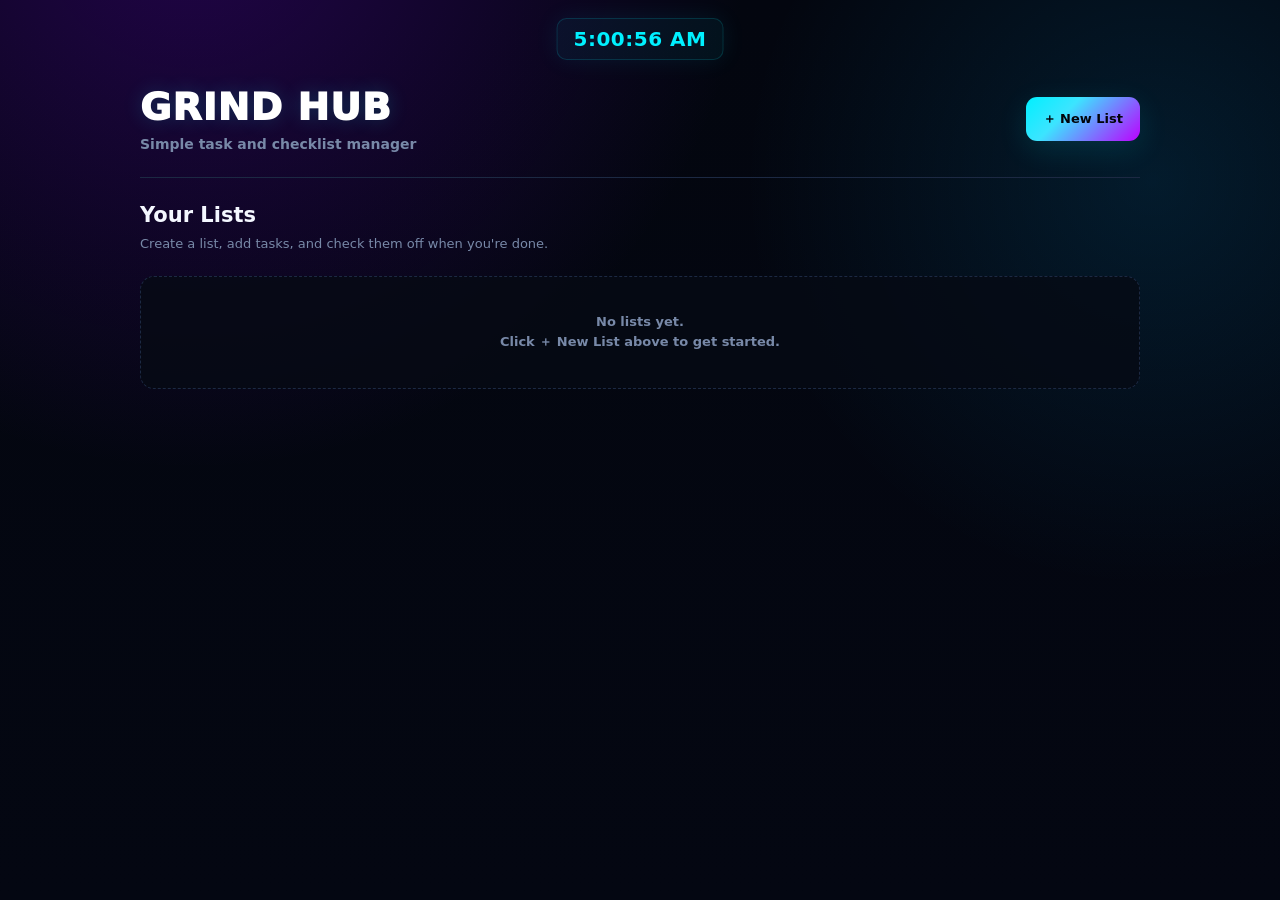
==== index.html @ 73d51268 "Add files via upload" ====
<!DOCTYPE html>
<html lang="en">
<head>
<meta charset="UTF-8">
<meta name="viewport" content="width=device-width, initial-scale=1.0">
<meta name="theme-color" content="#03060f">

<title>Grind Hub</title>

<style>

/* =========================================================
   GRIND HUB
   Simple, clean, beginner-friendly task manager
   ========================================================= */

:root {
  --bg: #03060f;
  --panel: #0b0f19;
  --panel-2: #10172a;
  --line: #1c2943;
  --line-light: #263654;

  --text: #f4f7ff;
  --muted: #7889a8;

  --cyan: #00f0ff;
  --purple: #bd00ff;
  --red: #ff2d63;

  --shadow: 0 18px 50px rgba(0, 0, 0, 0.45);
}


/* =========================================================
   GENERAL
   ========================================================= */

* {
  box-sizing: border-box;
}

html {
  scroll-behavior: smooth;
}

body {
  margin: 0;
  min-height: 100vh;

  padding-bottom: 60px;

  font-family:
    Inter,
    ui-sans-serif,
    system-ui,
    -apple-system,
    BlinkMacSystemFont,
    "Segoe UI",
    sans-serif;

  color: var(--text);

  background:
    radial-gradient(
      circle at 15% -10%,
      rgba(90, 0, 180, 0.35),
      transparent 38%
    ),
    radial-gradient(
      circle at 90% 20%,
      rgba(0, 180, 255, 0.12),
      transparent 30%
    ),
    linear-gradient(
      180deg,
      #03060f 0%,
      #040712 100%
    );
}

button,
input {
  font: inherit;
}

button {
  cursor: pointer;
}


/* =========================================================
   SCROLLBAR
   ========================================================= */

::-webkit-scrollbar {
  width: 8px;
}

::-webkit-scrollbar-track {
  background: #050913;
}

::-webkit-scrollbar-thumb {
  background: #1c2a45;
  border-radius: 20px;
}

::-webkit-scrollbar-thumb:hover {
  background: #294064;
}


/* =========================================================
   APP
   ========================================================= */

.app {
  width: min(1000px, calc(100% - 32px));

  margin: 0 auto;
}


/* =========================================================
   LIVE CLOCK
   ========================================================= */

.top-clock {
  position: fixed;

  top: 18px;
  left: 50%;

  transform: translateX(-50%);

  padding: 8px 16px;

  color: var(--cyan);

  background:
    rgba(0, 240, 255, 0.05);

  border:
    1px solid rgba(0, 240, 255, 0.15);

  border-radius: 10px;

  font-size: 20px;
  font-weight: 900;

  letter-spacing: 0.5px;

  box-shadow:
    0 0 25px rgba(0, 240, 255, 0.08);

  z-index: 100;
}


/* =========================================================
   HEADER
   ========================================================= */

header {
  display: flex;

  align-items: center;
  justify-content: space-between;

  gap: 20px;

  padding: 85px 0 25px;

  margin-bottom: 25px;

  border-bottom:
    1px solid var(--line);
}

.brand h1 {
  margin: 0;

  font-size:
    clamp(28px, 5vw, 38px);

  font-weight: 950;

  letter-spacing: 1px;

  color: #fff;

  text-shadow:
    0 0 20px
    rgba(0, 240, 255, 0.18);
}

.brand p {
  margin: 7px 0 0;

  color: var(--muted);

  font-size: 14px;

  font-weight: 600;
}


/* =========================================================
   BUTTONS
   ========================================================= */

.btn {
  display: inline-flex;

  align-items: center;
  justify-content: center;

  gap: 8px;

  min-height: 44px;

  padding: 10px 17px;

  color: var(--text);

  background:
    var(--panel-2);

  border:
    1px solid var(--line);

  border-radius: 11px;

  font-size: 13px;

  font-weight: 800;

  transition:
    transform 0.2s ease,
    border-color 0.2s ease,
    box-shadow 0.2s ease,
    background 0.2s ease;
}

.btn:hover {
  transform:
    translateY(-2px);

  border-color:
    var(--cyan);

  box-shadow:
    0 8px 25px
    rgba(0, 240, 255, 0.12);
}

.btn:active {
  transform:
    translateY(0);
}

.btn.primary {
  color: #02040a;

  border: 0;

  background:
    linear-gradient(
      135deg,
      var(--cyan),
      #3ce4ff 35%,
      var(--purple)
    );

  box-shadow:
    0 8px 30px
    rgba(0, 240, 255, 0.12);
}

.btn.primary:hover {
  color: #02040a;

  box-shadow:
    0 10px 35px
    rgba(189, 0, 255, 0.28);
}

.btn.danger {
  min-height: 34px;

  padding: 7px 11px;

  color: var(--red);

  background:
    rgba(255, 45, 99, 0.07);

  border-color:
    rgba(255, 45, 99, 0.35);

  font-size: 11px;
}

.btn.danger:hover {
  color: white;

  background:
    var(--red);

  border-color:
    var(--red);
}


/* =========================================================
   WELCOME
   ========================================================= */

.welcome {
  margin-bottom: 22px;
}

.welcome h2 {
  margin: 0 0 7px;

  font-size: 21px;

  font-weight: 900;
}

.welcome p {
  margin: 0;

  color: var(--muted);

  font-size: 13px;

  line-height: 1.5;
}


/* =========================================================
   LIST DASHBOARD
   ========================================================= */

.list-container {
  display: grid;

  grid-template-columns:
    repeat(2, minmax(0, 1fr));

  gap: 20px;
}

.dynamic-list-card {
  min-width: 0;

  display: flex;

  flex-direction: column;

  gap: 15px;

  padding: 20px;

  background:
    linear-gradient(
      145deg,
      rgba(10, 16, 29, 0.98),
      rgba(5, 9, 17, 0.98)
    );

  border:
    1px solid var(--line);

  border-radius: 20px;

  box-shadow:
    var(--shadow);
}


/* =========================================================
   LIST HEADER
   ========================================================= */

.list-header {
  display: flex;

  align-items: center;
  justify-content: space-between;

  gap: 12px;

  padding-bottom: 13px;

  border-bottom:
    1px dashed var(--line);
}

.list-title-wrap {
  min-width: 0;
}

.list-header h2 {
  overflow: hidden;

  margin: 0;

  color: #fff;

  font-size: 17px;

  font-weight: 900;

  text-overflow: ellipsis;

  white-space: nowrap;
}

.list-count {
  margin-top: 3px;

  color: var(--muted);

  font-size: 10px;

  font-weight: 800;

  text-transform: uppercase;

  letter-spacing: 0.7px;
}


/* =========================================================
   TASK CONTAINER
   ========================================================= */

.item-box {
  display: flex;

  flex-direction: column;

  gap: 9px;

  max-height: 450px;

  overflow-y: auto;

  padding-right: 3px;
}


/* =========================================================
   TASK ROW
   ========================================================= */

.todo-row {
  display: grid;

  grid-template-columns:
    auto minmax(0, 1fr) auto auto;

  align-items: center;

  gap: 10px;

  padding: 12px;

  background:
    rgba(11, 16, 28, 0.92);

  border:
    1px solid var(--line);

  border-radius: 13px;

  transition:
    background 0.2s ease,
    border-color 0.2s ease;
}

.todo-row:hover {
  background:
    #0d1423;

  border-color:
    var(--line-light);
}

.todo-row.done {
  opacity: 0.48;

  background:
    #04070d !important;

  border-color:
    rgba(30, 41, 66, 0.45) !important;
}


/* =========================================================
   CHECKBOX
   ========================================================= */

.todo-row input[type="checkbox"] {
  width: 18px;

  height: 18px;

  margin: 0;

  cursor: pointer;

  accent-color:
    var(--cyan);
}


/* =========================================================
   TASK TEXT
   ========================================================= */

.todo-row label {
  min-width: 0;

  color:
    #e9eef9;

  font-size: 13px;

  line-height: 1.45;

  font-weight: 650;

  cursor: pointer;

  overflow-wrap: anywhere;
}

.todo-row.done label {
  color:
    var(--muted);

  text-decoration:
    line-through;
}


/* =========================================================
   TASK ACTION BUTTONS
   ========================================================= */

.action-icon-btn {
  width: 30px;

  height: 30px;

  display: grid;

  place-items: center;

  padding: 0;

  color:
    var(--muted);

  background:
    transparent;

  border:
    1px solid transparent;

  border-radius: 8px;

  font-size: 13px;

  transition:
    0.2s ease;
}

.action-icon-btn:hover {
  color:
    var(--cyan);

  background:
    rgba(0, 240, 255, 0.06);

  border-color:
    rgba(0, 240, 255, 0.12);
}

.action-icon-btn.delete:hover {
  color:
    var(--red);

  background:
    rgba(255, 45, 99, 0.08);

  border-color:
    rgba(255, 45, 99, 0.14);
}


/* =========================================================
   EMPTY STATE
   ========================================================= */

.empty {
  padding: 35px 20px;

  color:
    var(--muted);

  background:
    rgba(7, 11, 20, 0.8);

  border:
    1px dashed var(--line);

  border-radius: 14px;

  font-size: 13px;

  font-weight: 600;

  line-height: 1.6;

  text-align: center;
}


/* =========================================================
   MODAL
   ========================================================= */

.modal {
  position: fixed;

  inset: 0;

  z-index: 500;

  display: none;

  align-items: center;
  justify-content: center;

  padding: 18px;

  background:
    rgba(1, 2, 6, 0.82);

  backdrop-filter:
    blur(10px);
}

.modal.open {
  display: flex;

  animation:
    fadeIn 0.18s ease;
}

.modal-box {
  width:
    min(450px, 100%);

  max-height:
    calc(100vh - 36px);

  overflow-y: auto;

  padding: 25px;

  background:
    linear-gradient(
      145deg,
      #0a0f1b,
      #050912
    );

  border:
    1px solid var(--line-light);

  border-radius: 22px;

  box-shadow:
    0 30px 90px
    rgba(0, 0, 0, 0.8),

    0 0 40px
    rgba(0, 240, 255, 0.04);

  animation:
    modalIn 0.22s ease;
}


/* =========================================================
   MODAL HEADER
   ========================================================= */

.modal-head {
  display: flex;

  align-items: center;
  justify-content: space-between;

  gap: 15px;

  margin-bottom: 22px;
}

.modal-head h2 {
  margin: 0;

  color: #fff;

  font-size: 19px;

  font-weight: 900;
}

.close {
  width: 34px;

  height: 34px;

  display: grid;

  place-items: center;

  color:
    var(--muted);

  background:
    #121a2c;

  border: 0;

  border-radius: 9px;

  font-weight: 900;

  transition:
    0.2s ease;
}

.close:hover {
  color: #fff;

  background:
    var(--red);
}


/* =========================================================
   FORMS
   ========================================================= */

form {
  display: flex;

  flex-direction: column;

  gap: 17px;
}

form label {
  display: block;

  margin-bottom: 7px;

  color:
    var(--muted);

  font-size: 10px;

  font-weight: 900;

  text-transform: uppercase;

  letter-spacing: 0.6px;
}

input {
  width: 100%;

  padding: 12px;

  color: white;

  background:
    #03060f;

  border:
    1px solid var(--line);

  border-radius: 11px;

  outline: none;

  transition:
    0.2s ease;
}

input::placeholder {
  color:
    #465675;
}

input:focus {
  border-color:
    var(--cyan);

  box-shadow:
    0 0 0 3px
    rgba(0, 240, 255, 0.07);
}


/* =========================================================
   FORM ACTIONS
   ========================================================= */

.form-actions {
  display: flex;

  justify-content: flex-end;

  gap: 9px;

  margin-top: 6px;
}


/* =========================================================
   ANIMATIONS
   ========================================================= */

@keyframes fadeIn {

  from {
    opacity: 0;
  }

  to {
    opacity: 1;
  }

}

@keyframes modalIn {

  from {
    opacity: 0;

    transform:
      translateY(10px)
      scale(0.98);
  }

  to {
    opacity: 1;

    transform:
      translateY(0)
      scale(1);
  }

}


/* =========================================================
   RESPONSIVE
   ========================================================= */

@media (max-width: 750px) {

  .list-container {
    grid-template-columns:
      1fr;
  }

}


@media (max-width: 550px) {

  .app {
    width:
      min(
        100% - 20px,
        1000px
      );
  }

  header {
    padding-top: 85px;
  }

  .brand h1 {
    font-size: 28px;
  }

  .brand p {
    font-size: 11px;
  }

  .header-actions .btn {
    padding:
      10px 12px;
  }

  .todo-row {
    grid-template-columns:
      auto minmax(0, 1fr) auto;
  }

  .modal-box {
    padding: 20px;
  }

}


@media (max-width: 400px) {

  .header-actions .btn {
    font-size: 0;
  }

  .header-actions .btn::before {
    content: "+";

    font-size: 18px;
  }

  .top-clock {
    font-size: 17px;

    padding:
      7px 12px;
  }

}

</style>
</head>


<body>


<!-- =======================================================
     LIVE CLOCK
     ======================================================= -->

<div
  class="top-clock"
  id="liveClock"
>
  12:00:00 AM
</div>


<div class="app">


  <!-- =====================================================
       HEADER
       ===================================================== -->

  <header>

    <div class="brand">

      <h1>
        GRIND HUB
      </h1>

      <p>
        Simple task and checklist manager
      </p>

    </div>


    <div class="header-actions">

      <button
        class="btn primary"
        onclick="openHubModal()"
      >
        ＋ New List
      </button>

    </div>

  </header>


  <!-- =====================================================
       WELCOME
       ===================================================== -->

  <section class="welcome">

    <h2>
      Your Lists
    </h2>

    <p>
      Create a list, add tasks, and check them off when you're done.
    </p>

  </section>


  <!-- =====================================================
       LISTS
       ===================================================== -->

  <main
    class="list-container"
    id="hubListsWrapper"
  ></main>


</div>


<!-- =======================================================
     NEW LIST MODAL
     ======================================================= -->

<div
  id="hubListModal"
  class="modal"
  onclick="closeModalFromBackground(event, 'hubListModal')"
>

  <div class="modal-box">


    <div class="modal-head">

      <h2>
        Create a New List
      </h2>


      <button
        class="close"
        onclick="closeHubModal()"
        aria-label="Close"
      >
        ✕
      </button>

    </div>


    <form
      onsubmit="handleCreateHubList(event)"
    >

      <div>

        <label
          for="listTitleInput"
        >
          List Name
        </label>


        <input
          type="text"
          id="listTitleInput"

          required

          maxlength="60"

          placeholder="Example: Things to Do"
        >

      </div>


      <div class="form-actions">

        <button
          type="button"
          class="btn"
          onclick="closeHubModal()"
        >
          Cancel
        </button>


        <button
          type="submit"
          class="btn primary"
        >
          Create List
        </button>

      </div>

    </form>

  </div>

</div>


<!-- =======================================================
     TASK MODAL
     ======================================================= -->

<div
  id="taskEditModal"
  class="modal"
  onclick="closeModalFromBackground(event, 'taskEditModal')"
>

  <div class="modal-box">


    <div class="modal-head">

      <h2
        id="taskModalHeader"
      >
        Add a Task
      </h2>


      <button
        class="close"
        onclick="closeTaskModal()"
        aria-label="Close"
      >
        ✕
      </button>

    </div>


    <form
      id="taskModalForm"
      onsubmit="handleTaskModalSubmit(event)"
    >


      <!-- Hidden information used by the app -->

      <input
        type="hidden"
        id="taskModalListId"
      >

      <input
        type="hidden"
        id="taskModalItemId"
      >


      <!-- TASK -->

      <div>

        <label
          for="taskModalTextInput"
        >
          What needs to be done?
        </label>


        <input
          type="text"
          id="taskModalTextInput"

          required

          maxlength="120"

          placeholder="Example: Call the doctor"
        >

      </div>


      <!-- ACTIONS -->

      <div class="form-actions">

        <button
          type="button"
          class="btn"
          onclick="closeTaskModal()"
        >
          Cancel
        </button>


        <button
          type="submit"
          class="btn primary"
          id="taskModalSubmitBtn"
        >
          Add Task
        </button>

      </div>


    </form>

  </div>

</div>


<script>

/* =========================================================
   STORAGE
   ========================================================= */

const STORAGE_KEY =
  "grind_hub_simple_v1";


let hubLists =
  loadLists();


function loadLists() {

  try {

    const saved =
      localStorage.getItem(
        STORAGE_KEY
      );


    if (saved) {

      const parsed =
        JSON.parse(saved);


      if (Array.isArray(parsed)) {

        return parsed;

      }

    }

  } catch (error) {

    console.error(
      "Could not load saved data:",
      error
    );

  }


  /*
   * Start empty.
   * The person using the app
   * creates their own lists.
   */

  return [];

}


function saveStateToStorage() {

  try {

    localStorage.setItem(
      STORAGE_KEY,
      JSON.stringify(
        hubLists
      )
    );

  } catch (error) {

    console.error(
      "Could not save data:",
      error
    );

  }

}


/* =========================================================
   LIVE CLOCK
   ========================================================= */

function updateClock() {

  const now =
    new Date();


  let hours =
    now.getHours();


  const minutes =
    String(
      now.getMinutes()
    ).padStart(
      2,
      "0"
    );


  const seconds =
    String(
      now.getSeconds()
    ).padStart(
      2,
      "0"
    );


  const ampm =
    hours >= 12
      ? "PM"
      : "AM";


  hours =
    hours % 12 || 12;


  const clock =
    document.getElementById(
      "liveClock"
    );


  if (clock) {

    clock.textContent =
      `${hours}:${minutes}:${seconds} ${ampm}`;

  }

}


updateClock();


setInterval(
  updateClock,
  1000
);


/* =========================================================
   MODALS
   ========================================================= */

function openHubModal() {

  const modal =
    document.getElementById(
      "hubListModal"
    );


  modal.classList.add(
    "open"
  );


  setTimeout(() => {

    document
      .getElementById(
        "listTitleInput"
      )
      .focus();

  }, 50);

}


function closeHubModal() {

  document
    .getElementById(
      "hubListModal"
    )
    .classList.remove(
      "open"
    );


  document
    .getElementById(
      "listTitleInput"
    )
    .value = "";

}


function closeTaskModal() {

  document
    .getElementById(
      "taskEditModal"
    )
    .classList.remove(
      "open"
    );


  document
    .getElementById(
      "taskModalForm"
    )
    .reset();

}


function closeModalFromBackground(
  event,
  modalId
) {

  if (
    event.target.id !== modalId
  ) {

    return;

  }


  if (
    modalId === "hubListModal"
  ) {

    closeHubModal();

  }


  if (
    modalId === "taskEditModal"
  ) {

    closeTaskModal();

  }

}


/* =========================================================
   ESCAPE KEY
   ========================================================= */

document.addEventListener(
  "keydown",
  event => {

    if (
      event.key !== "Escape"
    ) {

      return;

    }


    const hubModal =
      document.getElementById(
        "hubListModal"
      );


    const taskModal =
      document.getElementById(
        "taskEditModal"
      );


    if (
      hubModal.classList.contains(
        "open"
      )
    ) {

      closeHubModal();

    }


    if (
      taskModal.classList.contains(
        "open"
      )
    ) {

      closeTaskModal();

    }

  }
);


/* =========================================================
   CREATE LIST
   ========================================================= */

function handleCreateHubList(
  event
) {

  event.preventDefault();


  const input =
    document.getElementById(
      "listTitleInput"
    );


  const title =
    input.value.trim();


  if (!title) {

    return;

  }


  hubLists.push({

    id:
      Date.now(),

    title:
      title,

    items:
      []

  });


  saveStateToStorage();


  closeHubModal();


  renderAllHubLists();

}


/* =========================================================
   DELETE LIST
   ========================================================= */

function deleteHubListTrack(
  listId
) {

  const list =
    hubLists.find(
      item =>
        item.id === listId
    );


  if (!list) {

    return;

  }


  const confirmed =
    confirm(
      `Delete "${list.title}" and all of its tasks?`
    );


  if (!confirmed) {

    return;

  }


  hubLists =
    hubLists.filter(
      item =>
        item.id !== listId
    );


  saveStateToStorage();


  renderAllHubLists();

}


/* =========================================================
   OPEN TASK MODAL
   ========================================================= */

function openTaskModal(
  listId,
  itemId = null
) {

  const modal =
    document.getElementById(
      "taskEditModal"
    );


  document
    .getElementById(
      "taskModalListId"
    )
    .value =
    listId;


  document
    .getElementById(
      "taskModalItemId"
    )
    .value =
    itemId || "";


  const textInput =
    document.getElementById(
      "taskModalTextInput"
    );


  if (itemId) {

    document
      .getElementById(
        "taskModalHeader"
      )
      .textContent =
      "Edit Task";


    document
      .getElementById(
        "taskModalSubmitBtn"
      )
      .textContent =
      "Save Changes";


    const list =
      hubLists.find(
        item =>
          item.id === listId
      );


    const task =
      list?.items.find(
        item =>
          item.id === itemId
      );


    if (task) {

      textInput.value =
        task.text || "";

    }

  } else {

    document
      .getElementById(
        "taskModalHeader"
      )
      .textContent =
      "Add a Task";


    document
      .getElementById(
        "taskModalSubmitBtn"
      )
      .textContent =
      "Add Task";


    textInput.value =
      "";

  }


  modal.classList.add(
    "open"
  );


  setTimeout(() => {

    textInput.focus();

  }, 50);

}


/* =========================================================
   SAVE TASK
   ========================================================= */

function handleTaskModalSubmit(
  event
) {

  event.preventDefault();


  const listId =
    parseInt(
      document.getElementById(
        "taskModalListId"
      ).value,
      10
    );


  const itemIdString =
    document.getElementById(
      "taskModalItemId"
    ).value;


  const text =
    document
      .getElementById(
        "taskModalTextInput"
      )
      .value
      .trim();


  if (!text) {

    return;

  }


  const list =
    hubLists.find(
      item =>
        item.id === listId
    );


  if (!list) {

    return;

  }


  /*
   * EDIT EXISTING TASK
   */

  if (itemIdString) {

    const itemId =
      parseInt(
        itemIdString,
        10
      );


    const task =
      list.items.find(
        item =>
          item.id === itemId
      );


    if (task) {

      task.text =
        text;

    }

  }


  /*
   * CREATE NEW TASK
   */

  else {

    list.items.push({

      id:
        Date.now(),

      text:
        text,

      done:
        false

    });

  }


  saveStateToStorage();


  closeTaskModal();


  renderAllHubLists();

}


/* =========================================================
   TOGGLE TASK
   ========================================================= */

function toggleChecklistItemState(
  listId,
  itemId
) {

  const list =
    hubLists.find(
      item =>
        item.id === listId
    );


  if (!list) {

    return;

  }


  const task =
    list.items.find(
      item =>
        item.id === itemId
    );


  if (!task) {

    return;

  }


  task.done =
    !task.done;


  saveStateToStorage();


  renderAllHubLists();

}


/* =========================================================
   DELETE TASK
   ========================================================= */

function deleteSingleChecklistItem(
  listId,
  itemId
) {

  const list =
    hubLists.find(
      item =>
        item.id === listId
    );


  if (!list) {

    return;

  }


  const task =
    list.items.find(
      item =>
        item.id === itemId
    );


  if (!task) {

    return;

  }


  if (
    !confirm(
      `Delete "${task.text}"?`
    )
  ) {

    return;

  }


  list.items =
    list.items.filter(
      item =>
        item.id !== itemId
    );


  saveStateToStorage();


  renderAllHubLists();

}


/* =========================================================
   HTML SAFETY
   ========================================================= */

function escapeHTML(
  value
) {

  return String(value)

    .replaceAll(
      "&",
      "&amp;"
    )

    .replaceAll(
      "<",
      "&lt;"
    )

    .replaceAll(
      ">",
      "&gt;"
    )

    .replaceAll(
      '"',
      "&quot;"
    )

    .replaceAll(
      "'",
      "&#039;"
    );

}


/* =========================================================
   RENDER LISTS
   ========================================================= */

function renderAllHubLists() {

  const container =
    document.getElementById(
      "hubListsWrapper"
    );


  if (!container) {

    return;

  }


  /*
   * NO LISTS YET
   */

  if (
    hubLists.length === 0
  ) {

    container.innerHTML = `

      <div
        class="empty"
        style="grid-column:1/-1;"
      >

        <strong>
          No lists yet.
        </strong>

        <br>

        Click
        <strong>
          ＋ New List
        </strong>
        above to get started.

      </div>

    `;

    return;

  }


  /*
   * RENDER EVERY LIST
   */

  container.innerHTML =
    hubLists.map(
      list => {

        const items =
          Array.isArray(
            list.items
          )
            ? list.items
            : [];


        const completed =
          items.filter(
            task =>
              task.done
          ).length;


        /*
         * RENDER TASKS
         */

        const taskHTML =
          items.map(
            task => {

              const safeText =
                escapeHTML(
                  task.text
                );


              return `

                <div
                  class="
                    todo-row
                    ${
                      task.done
                        ? "done"
                        : ""
                    }
                  "
                >

                  <input
                    type="checkbox"

                    id="
                      task-${list.id}-${task.id}
                    "

                    ${
                      task.done
                        ? "checked"
                        : ""
                    }

                    onchange="
                      toggleChecklistItemState(
                        ${list.id},
                        ${task.id}
                      )
                    "
                  >


                  <label
                    for="
                      task-${list.id}-${task.id}
                    "
                  >
                    ${safeText}
                  </label>


                  <button
                    class="action-icon-btn"

                    title="Edit task"

                    aria-label="Edit task"

                    onclick="
                      openTaskModal(
                        ${list.id},
                        ${task.id}
                      )
                    "
                  >
                    ✏️
                  </button>


                  <button
                    class="
                      action-icon-btn
                      delete
                    "

                    title="Delete task"

                    aria-label="Delete task"

                    onclick="
                      deleteSingleChecklistItem(
                        ${list.id},
                        ${task.id}
                      )
                    "
                  >
                    ✕
                  </button>

                </div>

              `;

            }
          ).join("");


        /*
         * RENDER LIST
         */

        return `

          <section
            class="dynamic-list-card"
          >


            <div
              class="list-header"
            >

              <div
                class="list-title-wrap"
              >

                <h2>
                  ${escapeHTML(
                    list.title
                  )}
                </h2>


                <div
                  class="list-count"
                >
                  ${completed}/${items.length}
                  completed
                </div>

              </div>


              <button
                class="btn danger"

                onclick="
                  deleteHubListTrack(
                    ${list.id}
                  )
                "
              >
                Delete
              </button>

            </div>


            <div
              class="item-box"
            >

              ${
                items.length === 0

                  ? `

                    <div
                      class="empty"
                    >

                      No tasks yet.

                      <br>

                      Add your first task
                      below.

                    </div>

                  `

                  : taskHTML
              }

            </div>


            <button
              class="btn"

              style="width:100%;"

              onclick="
                openTaskModal(
                  ${list.id}
                )
              "
            >
              ＋ Add Task
            </button>


          </section>

        `;

      }
    ).join("");

}


/* =========================================================
   START APP
   ========================================================= */

renderAllHubLists();

</script>

</body>
</html>
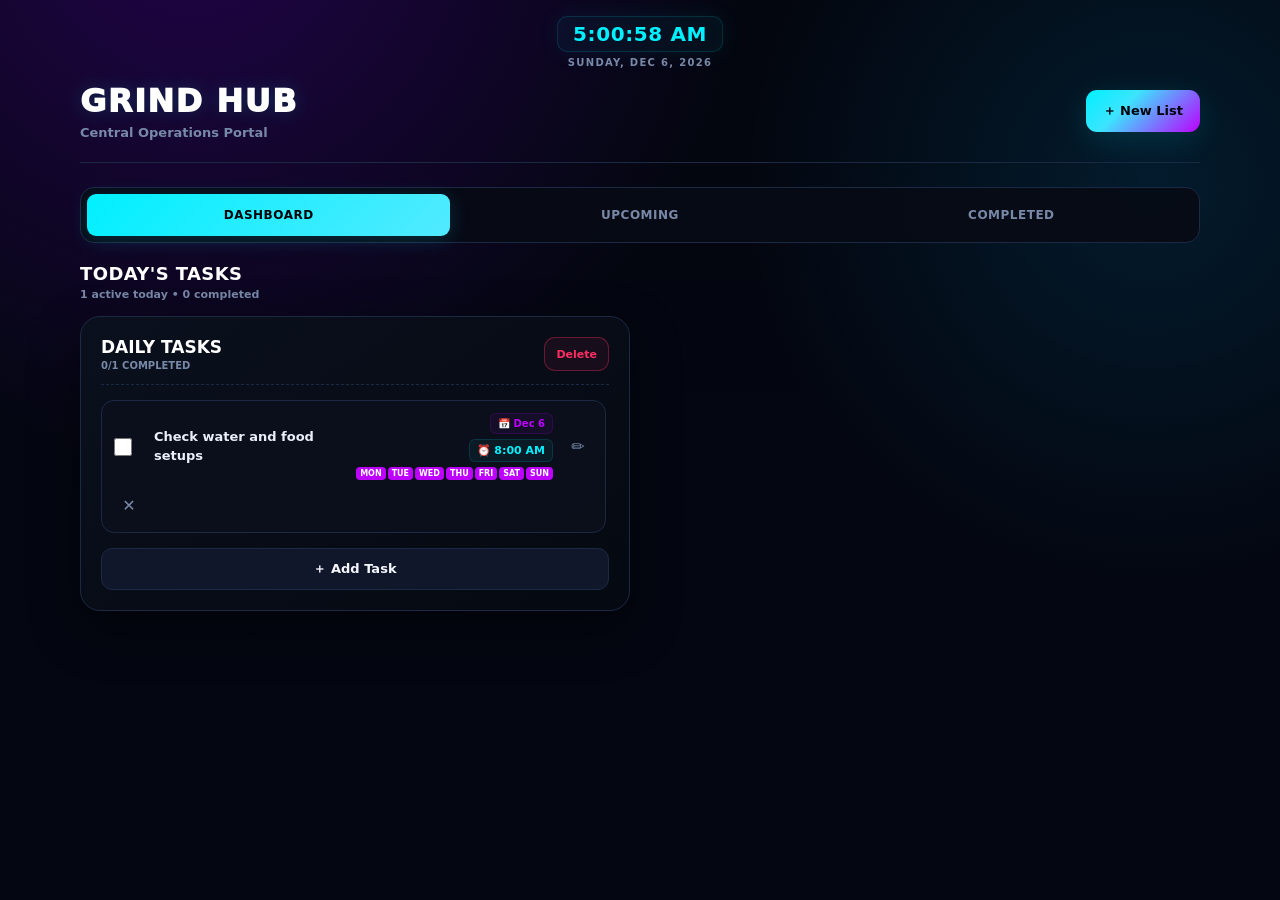
==== commit bdc8c619: "Update index.html" ====
--- a/index.html
+++ b/index.html
@@ -4,37 +4,31 @@
 <meta charset="UTF-8">
 <meta name="viewport" content="width=device-width, initial-scale=1.0">
 <meta name="theme-color" content="#03060f">
-
-<title>Grind Hub</title>
+<title>Grind Hub — Dashboard</title>
 
 <style>
-
-/* =========================================================
-   GRIND HUB
-   Simple, clean, beginner-friendly task manager
-   ========================================================= */
-
 :root {
   --bg: #03060f;
+  --bg-soft: #070b14;
   --panel: #0b0f19;
   --panel-2: #10172a;
+  --panel-3: #131c32;
+
   --line: #1c2943;
-  --line-light: #263654;
+  --line-light: #2a3b5f;
 
   --text: #f4f7ff;
   --muted: #7889a8;
 
   --cyan: #00f0ff;
   --purple: #bd00ff;
+  --green: #00ff87;
+  --yellow: #ffbd00;
   --red: #ff2d63;
 
-  --shadow: 0 18px 50px rgba(0, 0, 0, 0.45);
-}
-
-
-/* =========================================================
-   GENERAL
-   ========================================================= */
+  --radius: 18px;
+  --shadow: 0 18px 50px rgba(0,0,0,.45);
+}
 
 * {
   box-sizing: border-box;
@@ -47,8 +41,7 @@
 body {
   margin: 0;
   min-height: 100vh;
-
-  padding-bottom: 60px;
+  padding-bottom: 70px;
 
   font-family:
     Inter,
@@ -64,12 +57,12 @@
   background:
     radial-gradient(
       circle at 15% -10%,
-      rgba(90, 0, 180, 0.35),
+      rgba(90,0,180,.35),
       transparent 38%
     ),
     radial-gradient(
       circle at 90% 20%,
-      rgba(0, 180, 255, 0.12),
+      rgba(0,180,255,.12),
       transparent 30%
     ),
     linear-gradient(
@@ -80,18 +73,14 @@
 }
 
 button,
-input {
+input,
+select {
   font: inherit;
 }
 
 button {
   cursor: pointer;
 }
-
-
-/* =========================================================
-   SCROLLBAR
-   ========================================================= */
 
 ::-webkit-scrollbar {
   width: 8px;
@@ -111,58 +100,75 @@
 }
 
 
-/* =========================================================
+/* =========================
    APP
-   ========================================================= */
+========================= */
 
 .app {
-  width: min(1000px, calc(100% - 32px));
-
+  width: min(1120px, calc(100% - 32px));
   margin: 0 auto;
 }
 
 
-/* =========================================================
-   LIVE CLOCK
-   ========================================================= */
-
-.top-clock {
-  position: fixed;
-
-  top: 18px;
+/* =========================
+   CLOCK
+========================= */
+
+.top-center-clock {
+  position: absolute;
+  top: 16px;
   left: 50%;
-
   transform: translateX(-50%);
 
-  padding: 8px 16px;
+  text-align: center;
+
+  z-index: 100;
+  pointer-events: none;
+}
+
+.time-text {
+  display: inline-block;
+
+  padding: 5px 15px;
 
   color: var(--cyan);
-
-  background:
-    rgba(0, 240, 255, 0.05);
-
-  border:
-    1px solid rgba(0, 240, 255, 0.15);
-
-  border-radius: 10px;
 
   font-size: 20px;
   font-weight: 900;
 
-  letter-spacing: 0.5px;
+  letter-spacing: .6px;
+
+  background: rgba(0,240,255,.045);
+
+  border: 1px solid rgba(0,240,255,.14);
+
+  border-radius: 10px;
 
   box-shadow:
-    0 0 25px rgba(0, 240, 255, 0.08);
-
-  z-index: 100;
-}
-
-
-/* =========================================================
+    0 0 25px rgba(0,240,255,.07),
+    inset 0 0 20px rgba(0,240,255,.02);
+}
+
+.date-text {
+  margin-top: 5px;
+
+  color: var(--muted);
+
+  font-size: 10px;
+  font-weight: 800;
+
+  text-transform: uppercase;
+  letter-spacing: 1.3px;
+}
+
+
+/* =========================
    HEADER
-   ========================================================= */
+========================= */
 
 header {
+  position: relative;
+
   display: flex;
 
   align-items: center;
@@ -170,45 +176,41 @@
 
   gap: 20px;
 
-  padding: 85px 0 25px;
-
-  margin-bottom: 25px;
-
-  border-bottom:
-    1px solid var(--line);
+  padding: 82px 0 22px;
+
+  margin-bottom: 24px;
+
+  border-bottom: 1px solid var(--line);
 }
 
 .brand h1 {
   margin: 0;
 
-  font-size:
-    clamp(28px, 5vw, 38px);
+  font-size: clamp(25px,4vw,32px);
 
   font-weight: 950;
 
-  letter-spacing: 1px;
+  letter-spacing: 1.5px;
 
   color: #fff;
 
   text-shadow:
-    0 0 20px
-    rgba(0, 240, 255, 0.18);
+    0 0 20px rgba(0,240,255,.18);
 }
 
 .brand p {
-  margin: 7px 0 0;
+  margin: 5px 0 0;
 
   color: var(--muted);
 
-  font-size: 14px;
-
+  font-size: 13px;
   font-weight: 600;
 }
 
 
-/* =========================================================
+/* =========================
    BUTTONS
-   ========================================================= */
+========================= */
 
 .btn {
   display: inline-flex;
@@ -218,46 +220,39 @@
 
   gap: 8px;
 
-  min-height: 44px;
+  min-height: 42px;
 
   padding: 10px 17px;
 
   color: var(--text);
 
-  background:
-    var(--panel-2);
-
-  border:
-    1px solid var(--line);
+  background: var(--panel-2);
+
+  border: 1px solid var(--line);
 
   border-radius: 11px;
 
   font-size: 13px;
-
   font-weight: 800;
 
   transition:
-    transform 0.2s ease,
-    border-color 0.2s ease,
-    box-shadow 0.2s ease,
-    background 0.2s ease;
+    transform .2s ease,
+    border-color .2s ease,
+    box-shadow .2s ease,
+    background .2s ease;
 }
 
 .btn:hover {
-  transform:
-    translateY(-2px);
-
-  border-color:
-    var(--cyan);
+  transform: translateY(-2px);
+
+  border-color: var(--cyan);
 
   box-shadow:
-    0 8px 25px
-    rgba(0, 240, 255, 0.12);
+    0 8px 25px rgba(0,240,255,.12);
 }
 
 .btn:active {
-  transform:
-    translateY(0);
+  transform: translateY(0);
 }
 
 .btn.primary {
@@ -274,16 +269,14 @@
     );
 
   box-shadow:
-    0 8px 30px
-    rgba(0, 240, 255, 0.12);
+    0 8px 30px rgba(0,240,255,.12);
 }
 
 .btn.primary:hover {
   color: #02040a;
 
   box-shadow:
-    0 10px 35px
-    rgba(189, 0, 255, 0.28);
+    0 10px 35px rgba(189,0,255,.28);
 }
 
 .btn.danger {
@@ -293,11 +286,10 @@
 
   color: var(--red);
 
-  background:
-    rgba(255, 45, 99, 0.07);
+  background: rgba(255,45,99,.07);
 
   border-color:
-    rgba(255, 45, 99, 0.35);
+    rgba(255,45,99,.35);
 
   font-size: 11px;
 }
@@ -305,90 +297,281 @@
 .btn.danger:hover {
   color: white;
 
-  background:
-    var(--red);
+  background: var(--red);
+
+  border-color: var(--red);
+}
+
+.btn.green {
+  color: var(--green);
+
+  background: rgba(0,255,135,.06);
 
   border-color:
-    var(--red);
-}
-
-
-/* =========================================================
-   WELCOME
-   ========================================================= */
-
-.welcome {
-  margin-bottom: 22px;
-}
-
-.welcome h2 {
-  margin: 0 0 7px;
-
-  font-size: 21px;
-
-  font-weight: 900;
-}
-
-.welcome p {
-  margin: 0;
-
-  color: var(--muted);
-
-  font-size: 13px;
-
-  line-height: 1.5;
-}
-
-
-/* =========================================================
-   LIST DASHBOARD
-   ========================================================= */
-
-.list-container {
+    rgba(0,255,135,.22);
+}
+
+.btn.green:hover {
+  color: #00140b;
+
+  background: var(--green);
+}
+
+
+/* =========================
+   HUB CARDS
+========================= */
+
+.hub-grid {
   display: grid;
 
   grid-template-columns:
-    repeat(2, minmax(0, 1fr));
-
-  gap: 20px;
-}
-
-.dynamic-list-card {
-  min-width: 0;
+    repeat(3,1fr);
+
+  gap: 16px;
+
+  margin-bottom: 28px;
+}
+
+.hub-card {
+  position: relative;
+
+  overflow: hidden;
+
+  min-height: 155px;
+
+  padding: 24px;
 
   display: flex;
 
   flex-direction: column;
 
-  gap: 15px;
-
-  padding: 20px;
+  justify-content: space-between;
+
+  text-decoration: none;
 
   background:
     linear-gradient(
       145deg,
-      rgba(10, 16, 29, 0.98),
-      rgba(5, 9, 17, 0.98)
-    );
+      rgba(16,25,46,.96),
+      rgba(6,10,20,.98)
+    );
+
+  border: 1px solid var(--line);
+
+  border-radius: 20px;
+
+  box-shadow: var(--shadow);
+
+  transition:
+    transform .25s ease,
+    border-color .25s ease,
+    box-shadow .25s ease;
+}
+
+.hub-card:hover {
+  transform: translateY(-5px);
+
+  border-color:
+    rgba(0,240,255,.55);
+
+  box-shadow:
+    0 18px 45px rgba(0,0,0,.55),
+    0 0 25px rgba(0,240,255,.08);
+}
+
+.hub-card h3 {
+  margin: 0 0 9px;
+
+  color: #fff;
+
+  font-size: 20px;
+  font-weight: 900;
+}
+
+.hub-card p {
+  margin: 0;
+
+  max-width: 290px;
+
+  color: var(--muted);
+
+  font-size: 13px;
+
+  line-height: 1.55;
+}
+
+.badge {
+  align-self: flex-start;
+
+  margin-top: 18px;
+
+  padding: 7px 12px;
+
+  color: var(--cyan);
+
+  background:
+    rgba(0,240,255,.055);
+
+  border:
+    1px solid rgba(0,240,255,.16);
+
+  border-radius: 8px;
+
+  font-size: 10px;
+  font-weight: 900;
+
+  text-transform: uppercase;
+}
+
+
+/* =========================
+   TABS
+========================= */
+
+.tabs {
+  display: grid;
+
+  grid-template-columns:
+    repeat(3,1fr);
+
+  gap: 8px;
+
+  padding: 6px;
+
+  margin-bottom: 20px;
+
+  background:
+    rgba(7,11,20,.9);
 
   border:
     1px solid var(--line);
 
+  border-radius: 14px;
+}
+
+.tab {
+  min-height: 42px;
+
+  color: var(--muted);
+
+  background: transparent;
+
+  border: 0;
+
+  border-radius: 9px;
+
+  font-size: 12px;
+  font-weight: 900;
+
+  text-transform: uppercase;
+
+  letter-spacing: .5px;
+
+  transition: .2s ease;
+}
+
+.tab:hover {
+  color: #fff;
+
+  background:
+    rgba(255,255,255,.035);
+}
+
+.tab.active {
+  color: #02040a;
+
+  background:
+    linear-gradient(
+      135deg,
+      var(--cyan),
+      #52eaff
+    );
+
+  box-shadow:
+    0 4px 20px rgba(0,240,255,.16);
+}
+
+
+/* =========================
+   VIEW HEADER
+========================= */
+
+.view-header {
+  display: flex;
+
+  align-items: center;
+  justify-content: space-between;
+
+  gap: 15px;
+
+  margin-bottom: 15px;
+}
+
+.view-header h2 {
+  margin: 0;
+
+  color: #fff;
+
+  font-size: 18px;
+  font-weight: 900;
+
+  letter-spacing: .4px;
+}
+
+.view-subtitle {
+  margin-top: 4px;
+
+  color: var(--muted);
+
+  font-size: 11px;
+  font-weight: 700;
+}
+
+
+/* =========================
+   LIST DASHBOARD
+========================= */
+
+.list-container {
+  display: grid;
+
+  grid-template-columns:
+    repeat(2,minmax(0,1fr));
+
+  gap: 20px;
+}
+
+.dynamic-list-card {
+  min-width: 0;
+
+  display: flex;
+
+  flex-direction: column;
+
+  gap: 15px;
+
+  padding: 20px;
+
+  background:
+    linear-gradient(
+      145deg,
+      rgba(10,16,29,.98),
+      rgba(5,9,17,.98)
+    );
+
+  border: 1px solid var(--line);
+
   border-radius: 20px;
 
-  box-shadow:
-    var(--shadow);
-}
-
-
-/* =========================================================
-   LIST HEADER
-   ========================================================= */
+  box-shadow: var(--shadow);
+}
 
 .list-header {
   display: flex;
 
   align-items: center;
+
   justify-content: space-between;
 
   gap: 12px;
@@ -411,8 +594,9 @@
   color: #fff;
 
   font-size: 17px;
-
   font-weight: 900;
+
+  text-transform: uppercase;
 
   text-overflow: ellipsis;
 
@@ -425,18 +609,10 @@
   color: var(--muted);
 
   font-size: 10px;
-
   font-weight: 800;
 
   text-transform: uppercase;
-
-  letter-spacing: 0.7px;
-}
-
-
-/* =========================================================
-   TASK CONTAINER
-   ========================================================= */
+}
 
 .item-box {
   display: flex;
@@ -445,7 +621,7 @@
 
   gap: 9px;
 
-  max-height: 450px;
+  max-height: 390px;
 
   overflow-y: auto;
 
@@ -453,15 +629,15 @@
 }
 
 
-/* =========================================================
+/* =========================
    TASK ROW
-   ========================================================= */
+========================= */
 
 .todo-row {
   display: grid;
 
   grid-template-columns:
-    auto minmax(0, 1fr) auto auto;
+    auto minmax(0,1fr) auto auto;
 
   align-items: center;
 
@@ -470,64 +646,56 @@
   padding: 12px;
 
   background:
-    rgba(11, 16, 28, 0.92);
-
-  border:
-    1px solid var(--line);
+    rgba(11,16,28,.92);
+
+  border: 1px solid var(--line);
 
   border-radius: 13px;
 
-  transition:
-    background 0.2s ease,
-    border-color 0.2s ease;
+  transition: .2s ease;
 }
 
 .todo-row:hover {
-  background:
-    #0d1423;
+  background: #0d1423;
 
   border-color:
     var(--line-light);
 }
 
+.todo-row.overdue {
+  background:
+    linear-gradient(
+      90deg,
+      rgba(255,45,99,.15),
+      rgba(255,45,99,.035)
+    );
+
+  border-color:
+    rgba(255,45,99,.5);
+}
+
 .todo-row.done {
-  opacity: 0.48;
-
-  background:
-    #04070d !important;
+  opacity: .48;
+
+  background: #04070d !important;
 
   border-color:
-    rgba(30, 41, 66, 0.45) !important;
-}
-
-
-/* =========================================================
-   CHECKBOX
-   ========================================================= */
+    rgba(30,41,66,.45) !important;
+}
 
 .todo-row input[type="checkbox"] {
   width: 18px;
-
   height: 18px;
 
   margin: 0;
 
-  cursor: pointer;
-
-  accent-color:
-    var(--cyan);
-}
-
-
-/* =========================================================
-   TASK TEXT
-   ========================================================= */
+  accent-color: var(--cyan);
+}
 
 .todo-row label {
   min-width: 0;
 
-  color:
-    #e9eef9;
+  color: #e9eef9;
 
   font-size: 13px;
 
@@ -541,21 +709,116 @@
 }
 
 .todo-row.done label {
-  color:
-    var(--muted);
-
-  text-decoration:
-    line-through;
-}
-
-
-/* =========================================================
-   TASK ACTION BUTTONS
-   ========================================================= */
+  color: var(--muted);
+
+  text-decoration: line-through;
+}
+
+
+/* =========================
+   TASK META
+========================= */
+
+.todo-meta {
+  min-width: 105px;
+
+  display: flex;
+
+  flex-direction: column;
+
+  align-items: flex-end;
+
+  gap: 5px;
+}
+
+.meta-target {
+  display: inline-block;
+
+  padding: 4px 7px;
+
+  color: var(--cyan);
+
+  background:
+    rgba(0,240,255,.05);
+
+  border:
+    1px solid rgba(0,240,255,.13);
+
+  border-radius: 6px;
+
+  font-size: 11px;
+  font-weight: 850;
+
+  white-space: nowrap;
+}
+
+.meta-date {
+  display: inline-block;
+
+  padding: 4px 7px;
+
+  color: var(--purple);
+
+  background:
+    rgba(189,0,255,.06);
+
+  border:
+    1px solid rgba(189,0,255,.16);
+
+  border-radius: 6px;
+
+  font-size: 10px;
+  font-weight: 850;
+
+  white-space: nowrap;
+}
+
+.todo-row.overdue .meta-target {
+  color: white;
+
+  background: var(--red);
+
+  border-color: transparent;
+}
+
+.days-badge-row {
+  display: flex;
+
+  flex-wrap: wrap;
+
+  justify-content: flex-end;
+
+  gap: 2px;
+}
+
+.mini-day-pill {
+  padding: 2px 4px;
+
+  color: #657695;
+
+  background: #111b31;
+
+  border-radius: 4px;
+
+  font-size: 8px;
+  font-weight: 900;
+
+  text-transform: uppercase;
+}
+
+.mini-day-pill.active {
+  color: white;
+
+  background: var(--purple);
+}
+
+
+/* =========================
+   ACTION BUTTONS
+========================= */
 
 .action-icon-btn {
   width: 30px;
-
   height: 30px;
 
   display: grid;
@@ -564,77 +827,71 @@
 
   padding: 0;
 
-  color:
-    var(--muted);
-
-  background:
-    transparent;
+  color: var(--muted);
+
+  background: transparent;
 
   border:
     1px solid transparent;
 
   border-radius: 8px;
 
-  font-size: 13px;
-
-  transition:
-    0.2s ease;
+  transition: .2s ease;
 }
 
 .action-icon-btn:hover {
-  color:
-    var(--cyan);
+  color: var(--cyan);
 
   background:
-    rgba(0, 240, 255, 0.06);
+    rgba(0,240,255,.06);
 
   border-color:
-    rgba(0, 240, 255, 0.12);
+    rgba(0,240,255,.12);
 }
 
 .action-icon-btn.delete:hover {
-  color:
-    var(--red);
+  color: var(--red);
 
   background:
-    rgba(255, 45, 99, 0.08);
+    rgba(255,45,99,.08);
 
   border-color:
-    rgba(255, 45, 99, 0.14);
-}
-
-
-/* =========================================================
-   EMPTY STATE
-   ========================================================= */
+    rgba(255,45,99,.14);
+}
+
+
+/* =========================
+   EMPTY
+========================= */
 
 .empty {
-  padding: 35px 20px;
-
-  color:
-    var(--muted);
+  padding: 30px 18px;
+
+  color: var(--muted);
 
   background:
-    rgba(7, 11, 20, 0.8);
+    rgba(7,11,20,.8);
 
   border:
     1px dashed var(--line);
 
-  border-radius: 14px;
-
-  font-size: 13px;
+  border-radius: 12px;
+
+  font-size: 12px;
 
   font-weight: 600;
 
-  line-height: 1.6;
-
   text-align: center;
 }
 
-
-/* =========================================================
-   MODAL
-   ========================================================= */
+.empty strong {
+  color: #fff;
+}
+
+
+/* =========================
+   MODALS
+========================= */
 
 .modal {
   position: fixed;
@@ -651,22 +908,19 @@
   padding: 18px;
 
   background:
-    rgba(1, 2, 6, 0.82);
-
-  backdrop-filter:
-    blur(10px);
+    rgba(1,2,6,.82);
+
+  backdrop-filter: blur(10px);
 }
 
 .modal.open {
   display: flex;
 
-  animation:
-    fadeIn 0.18s ease;
+  animation: fadeIn .18s ease;
 }
 
 .modal-box {
-  width:
-    min(450px, 100%);
+  width: min(520px,100%);
 
   max-height:
     calc(100vh - 36px);
@@ -688,25 +942,17 @@
   border-radius: 22px;
 
   box-shadow:
-    0 30px 90px
-    rgba(0, 0, 0, 0.8),
-
-    0 0 40px
-    rgba(0, 240, 255, 0.04);
-
-  animation:
-    modalIn 0.22s ease;
-}
-
-
-/* =========================================================
-   MODAL HEADER
-   ========================================================= */
+    0 30px 90px rgba(0,0,0,.8),
+    0 0 40px rgba(0,240,255,.04);
+
+  animation: modalIn .22s ease;
+}
 
 .modal-head {
   display: flex;
 
   align-items: center;
+
   justify-content: space-between;
 
   gap: 15px;
@@ -720,46 +966,38 @@
   color: #fff;
 
   font-size: 19px;
-
   font-weight: 900;
 }
 
 .close {
   width: 34px;
-
   height: 34px;
 
   display: grid;
 
   place-items: center;
 
-  color:
-    var(--muted);
-
-  background:
-    #121a2c;
+  color: var(--muted);
+
+  background: #121a2c;
 
   border: 0;
 
   border-radius: 9px;
 
   font-weight: 900;
-
-  transition:
-    0.2s ease;
 }
 
 .close:hover {
   color: #fff;
 
-  background:
-    var(--red);
-}
-
-
-/* =========================================================
+  background: var(--red);
+}
+
+
+/* =========================
    FORMS
-   ========================================================= */
+========================= */
 
 form {
   display: flex;
@@ -774,27 +1012,25 @@
 
   margin-bottom: 7px;
 
-  color:
-    var(--muted);
+  color: var(--muted);
 
   font-size: 10px;
-
   font-weight: 900;
 
   text-transform: uppercase;
 
-  letter-spacing: 0.6px;
-}
-
-input {
+  letter-spacing: .6px;
+}
+
+input,
+select {
   width: 100%;
 
   padding: 12px;
 
   color: white;
 
-  background:
-    #03060f;
+  background: #03060f;
 
   border:
     1px solid var(--line);
@@ -803,28 +1039,137 @@
 
   outline: none;
 
-  transition:
-    0.2s ease;
+  transition: .2s ease;
 }
 
 input::placeholder {
-  color:
-    #465675;
-}
-
-input:focus {
+  color: #465675;
+}
+
+input:focus,
+select:focus {
+  border-color: var(--cyan);
+
+  box-shadow:
+    0 0 0 3px rgba(0,240,255,.07);
+}
+
+input[type="date"] {
+  color-scheme: dark;
+}
+
+.time-input-container {
+  display: grid;
+
+  grid-template-columns:
+    1fr auto 1fr 1fr;
+
+  align-items: center;
+
+  gap: 8px;
+}
+
+.time-input-container span {
+  color: var(--muted);
+
+  font-weight: 900;
+}
+
+.macro-row {
+  display: flex;
+
+  justify-content: flex-end;
+
+  gap: 5px;
+
+  margin-bottom: 7px;
+}
+
+.macro-row .btn {
+  min-height: 30px;
+
+  padding: 5px 9px;
+
+  font-size: 10px;
+}
+
+
+/* =========================
+   DAYS
+========================= */
+
+.weekday-selector {
+  display: grid;
+
+  grid-template-columns:
+    repeat(7,1fr);
+
+  gap: 6px;
+}
+
+.day-checkbox-label {
+  position: relative;
+
+  display: block;
+
+  text-align: center;
+}
+
+.day-checkbox-label input {
+  position: absolute;
+
+  width: 0;
+  height: 0;
+
+  opacity: 0;
+}
+
+.day-checkbox-label span {
+  display: block;
+
+  padding: 9px 2px;
+
+  color: var(--muted);
+
+  background: #03060f;
+
+  border:
+    1px solid var(--line);
+
+  border-radius: 8px;
+
+  font-size: 10px;
+  font-weight: 900;
+
+  text-transform: uppercase;
+
+  cursor: pointer;
+
+  transition: .2s ease;
+}
+
+.day-checkbox-label span:hover {
   border-color:
-    var(--cyan);
+    var(--line-light);
+
+  color: #fff;
+}
+
+.day-checkbox-label input:checked + span {
+  color: #fff;
+
+  background: var(--purple);
+
+  border-color: transparent;
 
   box-shadow:
-    0 0 0 3px
-    rgba(0, 240, 255, 0.07);
-}
-
-
-/* =========================================================
+    0 0 14px rgba(189,0,255,.25);
+}
+
+
+/* =========================
    FORM ACTIONS
-   ========================================================= */
+========================= */
 
 .form-actions {
   display: flex;
@@ -837,226 +1182,349 @@
 }
 
 
-/* =========================================================
+/* =========================
    ANIMATIONS
-   ========================================================= */
+========================= */
+
+@keyframes pulse {
+  0% { opacity: .86; }
+  50% {
+    opacity: 1;
+    filter: brightness(1.18);
+  }
+  100% { opacity: .86; }
+}
 
 @keyframes fadeIn {
-
+  from { opacity: 0; }
+  to { opacity: 1; }
+}
+
+@keyframes modalIn {
   from {
     opacity: 0;
+    transform:
+      translateY(10px)
+      scale(.98);
   }
 
   to {
     opacity: 1;
-  }
-
-}
-
-@keyframes modalIn {
-
-  from {
-    opacity: 0;
-
-    transform:
-      translateY(10px)
-      scale(0.98);
-  }
-
-  to {
-    opacity: 1;
-
     transform:
       translateY(0)
       scale(1);
   }
-
-}
-
-
-/* =========================================================
+}
+
+
+/* =========================
    RESPONSIVE
-   ========================================================= */
-
-@media (max-width: 750px) {
+========================= */
+
+@media (max-width:850px) {
+
+  .hub-grid {
+    grid-template-columns: 1fr;
+  }
 
   .list-container {
-    grid-template-columns:
-      1fr;
-  }
-
-}
-
-
-@media (max-width: 550px) {
+    grid-template-columns: 1fr;
+  }
+}
+
+@media (max-width:600px) {
 
   .app {
     width:
       min(
         100% - 20px,
-        1000px
+        1120px
       );
   }
 
+  .top-center-clock {
+    position: relative;
+
+    top: auto;
+    left: auto;
+
+    transform: none;
+
+    padding-top: 14px;
+  }
+
   header {
-    padding-top: 85px;
+    padding-top: 25px;
+
+    margin-bottom: 20px;
   }
 
   .brand h1 {
-    font-size: 28px;
+    font-size: 24px;
   }
 
   .brand p {
     font-size: 11px;
   }
 
-  .header-actions .btn {
-    padding:
-      10px 12px;
-  }
-
   .todo-row {
     grid-template-columns:
-      auto minmax(0, 1fr) auto;
+      auto minmax(0,1fr) auto;
+  }
+
+  .todo-meta {
+    grid-column: 2 / -1;
+
+    align-items: flex-start;
+
+    min-width: 0;
+  }
+
+  .days-badge-row {
+    justify-content: flex-start;
+  }
+
+  .action-icon-btn {
+    grid-row: 1;
+  }
+
+  .tabs {
+    grid-template-columns: 1fr;
+  }
+
+  .time-input-container {
+    grid-template-columns:
+      1fr auto 1fr 1fr;
   }
 
   .modal-box {
     padding: 20px;
   }
-
-}
-
-
-@media (max-width: 400px) {
-
-  .header-actions .btn {
-    font-size: 0;
-  }
-
-  .header-actions .btn::before {
-    content: "+";
-
-    font-size: 18px;
-  }
-
-  .top-clock {
-    font-size: 17px;
-
-    padding:
-      7px 12px;
-  }
-
-}
-
+}
+
+@media (max-width:400px) {
+
+  .weekday-selector {
+    gap: 3px;
+  }
+
+  .day-checkbox-label span {
+    font-size: 8px;
+  }
+}
 </style>
 </head>
 
-
 <body>
 
-
-<!-- =======================================================
-     LIVE CLOCK
-     ======================================================= -->
-
-<div
-  class="top-clock"
-  id="liveClock"
->
-  12:00:00 AM
+<!-- CLOCK -->
+
+<div class="top-center-clock">
+
+  <div
+    class="time-text"
+    id="masterLiveClock"
+  >
+    00:00:00 AM
+  </div>
+
+  <div
+    class="date-text"
+    id="masterLiveDate"
+  >
+    Loading System Time...
+  </div>
+
 </div>
 
 
 <div class="app">
 
-
-  <!-- =====================================================
-       HEADER
-       ===================================================== -->
+  <!-- HEADER -->
 
   <header>
 
     <div class="brand">
 
-      <h1>
-        GRIND HUB
-      </h1>
+      <h1>GRIND HUB</h1>
 
       <p>
-        Simple task and checklist manager
+        Central Operations Portal
       </p>
 
     </div>
 
-
-    <div class="header-actions">
+    <button
+      class="btn primary"
+      onclick="openHubModal()"
+    >
+      ＋ New List
+    </button>
+
+  </header>
+
+
+
+  <!-- TABS -->
+
+  <div class="tabs">
+
+    <button
+      class="tab active"
+      id="dashboardTab"
+      onclick="switchTab('dashboard')"
+    >
+      Dashboard
+    </button>
+
+    <button
+      class="tab"
+      id="upcomingTab"
+      onclick="switchTab('upcoming')"
+    >
+      Upcoming
+    </button>
+
+    <button
+      class="tab"
+      id="completedTab"
+      onclick="switchTab('completed')"
+    >
+      Completed
+    </button>
+
+  </div>
+
+
+  <!-- VIEW -->
+
+  <section id="dashboardView">
+
+    <div class="view-header">
+
+      <div>
+
+        <h2 id="todayTitle">
+          TODAY'S TASKS
+        </h2>
+
+        <div
+          class="view-subtitle"
+          id="todaySubtitle"
+        >
+          Loading today's tasks...
+        </div>
+
+      </div>
+
+    </div>
+
+
+    <!-- IMPORTANT:
+         THERE IS NO ADD TASK BUTTON HERE.
+         TASKS ARE ONLY ADDED FROM INSIDE THEIR LIST. -->
+
+    <main
+      class="list-container"
+      id="hubListsWrapper"
+    ></main>
+
+  </section>
+
+
+  <section
+    id="upcomingView"
+    style="display:none;"
+  >
+
+    <div class="view-header">
+
+      <div>
+
+        <h2>
+          UPCOMING TASKS
+        </h2>
+
+        <div class="view-subtitle">
+          Tasks scheduled for future dates
+        </div>
+
+      </div>
+
+    </div>
+
+    <div
+      id="upcomingContainer"
+      class="list-container"
+    ></div>
+
+  </section>
+
+
+  <section
+    id="completedView"
+    style="display:none;"
+  >
+
+    <div class="view-header">
+
+      <div>
+
+        <h2>
+          COMPLETED TASKS
+        </h2>
+
+        <div class="view-subtitle">
+          Finished tasks
+        </div>
+
+      </div>
 
       <button
-        class="btn primary"
-        onclick="openHubModal()"
+        class="btn danger"
+        onclick="clearCompletedTasks()"
       >
-        ＋ New List
+        Clear Completed
       </button>
 
     </div>
 
-  </header>
-
-
-  <!-- =====================================================
-       WELCOME
-       ===================================================== -->
-
-  <section class="welcome">
-
-    <h2>
-      Your Lists
-    </h2>
-
-    <p>
-      Create a list, add tasks, and check them off when you're done.
-    </p>
+    <div
+      id="completedContainer"
+      class="list-container"
+    ></div>
 
   </section>
 
-
-  <!-- =====================================================
-       LISTS
-       ===================================================== -->
-
-  <main
-    class="list-container"
-    id="hubListsWrapper"
-  ></main>
-
-
 </div>
 
 
-<!-- =======================================================
+<!-- =========================
      NEW LIST MODAL
-     ======================================================= -->
+========================= -->
 
 <div
   id="hubListModal"
   class="modal"
-  onclick="closeModalFromBackground(event, 'hubListModal')"
+  onclick="
+    closeModalFromBackground(
+      event,
+      'hubListModal'
+    )
+  "
 >
 
   <div class="modal-box">
 
-
     <div class="modal-head">
 
       <h2>
-        Create a New List
+        Create Tracking List
       </h2>
-
 
       <button
         class="close"
         onclick="closeHubModal()"
-        aria-label="Close"
       >
         ✕
       </button>
@@ -1065,27 +1533,23 @@
 
 
     <form
-      onsubmit="handleCreateHubList(event)"
+      onsubmit="
+        handleCreateHubList(event)
+      "
     >
 
       <div>
 
-        <label
-          for="listTitleInput"
-        >
+        <label for="listTitleInput">
           List Name
         </label>
-
 
         <input
           type="text"
           id="listTitleInput"
-
           required
-
           maxlength="60"
-
-          placeholder="Example: Things to Do"
+          placeholder="e.g. Morning Routine"
         >
 
       </div>
@@ -1101,7 +1565,6 @@
           Cancel
         </button>
 
-
         <button
           type="submit"
           class="btn primary"
@@ -1118,32 +1581,32 @@
 </div>
 
 
-<!-- =======================================================
+<!-- =========================
      TASK MODAL
-     ======================================================= -->
+========================= -->
 
 <div
   id="taskEditModal"
   class="modal"
-  onclick="closeModalFromBackground(event, 'taskEditModal')"
+  onclick="
+    closeModalFromBackground(
+      event,
+      'taskEditModal'
+    )
+  "
 >
 
   <div class="modal-box">
 
-
     <div class="modal-head">
 
-      <h2
-        id="taskModalHeader"
-      >
-        Add a Task
+      <h2 id="taskModalHeader">
+        Add Checklist Item
       </h2>
-
 
       <button
         class="close"
         onclick="closeTaskModal()"
-        aria-label="Close"
       >
         ✕
       </button>
@@ -1153,11 +1616,10 @@
 
     <form
       id="taskModalForm"
-      onsubmit="handleTaskModalSubmit(event)"
+      onsubmit="
+        handleTaskModalSubmit(event)
+      "
     >
-
-
-      <!-- Hidden information used by the app -->
 
       <input
         type="hidden"
@@ -1174,23 +1636,182 @@
 
       <div>
 
-        <label
-          for="taskModalTextInput"
-        >
-          What needs to be done?
+        <label for="taskModalTextInput">
+          Task Description
         </label>
-
 
         <input
           type="text"
           id="taskModalTextInput"
-
           required
-
           maxlength="120"
-
-          placeholder="Example: Call the doctor"
+          placeholder="e.g. Review homework"
         >
+
+      </div>
+
+
+      <!-- START DATE -->
+
+      <div>
+
+        <label for="taskStartDate">
+          Start Date
+        </label>
+
+        <input
+          type="date"
+          id="taskStartDate"
+          required
+        >
+
+      </div>
+
+
+      <!-- TIME -->
+
+      <div>
+
+        <label>
+          Target Time
+        </label>
+
+        <div class="time-input-container">
+
+          <input
+            type="number"
+            id="timeHour"
+            min="1"
+            max="12"
+            placeholder="12"
+          >
+
+          <span>:</span>
+
+          <input
+            type="number"
+            id="timeMinute"
+            min="0"
+            max="59"
+            placeholder="00"
+          >
+
+          <select id="timeAmpm">
+
+            <option value="AM">
+              AM
+            </option>
+
+            <option value="PM">
+              PM
+            </option>
+
+          </select>
+
+        </div>
+
+      </div>
+
+
+      <!-- DAYS -->
+
+      <div>
+
+        <label>
+          Active Days
+        </label>
+
+        <div class="macro-row">
+
+          <button
+            type="button"
+            class="btn"
+            onclick="
+              toggleAllModalDays(true)
+            "
+          >
+            Everyday
+          </button>
+
+          <button
+            type="button"
+            class="btn"
+            onclick="
+              toggleAllModalDays(false)
+            "
+          >
+            Clear
+          </button>
+
+        </div>
+
+
+        <div class="weekday-selector">
+
+          <label class="day-checkbox-label">
+            <input
+              type="checkbox"
+              class="modal-day"
+              value="Mon"
+            >
+            <span>Mon</span>
+          </label>
+
+          <label class="day-checkbox-label">
+            <input
+              type="checkbox"
+              class="modal-day"
+              value="Tue"
+            >
+            <span>Tue</span>
+          </label>
+
+          <label class="day-checkbox-label">
+            <input
+              type="checkbox"
+              class="modal-day"
+              value="Wed"
+            >
+            <span>Wed</span>
+          </label>
+
+          <label class="day-checkbox-label">
+            <input
+              type="checkbox"
+              class="modal-day"
+              value="Thu"
+            >
+            <span>Thu</span>
+          </label>
+
+          <label class="day-checkbox-label">
+            <input
+              type="checkbox"
+              class="modal-day"
+              value="Fri"
+            >
+            <span>Fri</span>
+          </label>
+
+          <label class="day-checkbox-label">
+            <input
+              type="checkbox"
+              class="modal-day"
+              value="Sat"
+            >
+            <span>Sat</span>
+          </label>
+
+          <label class="day-checkbox-label">
+            <input
+              type="checkbox"
+              class="modal-day"
+              value="Sun"
+            >
+            <span>Sun</span>
+          </label>
+
+        </div>
 
       </div>
 
@@ -1207,17 +1828,15 @@
           Cancel
         </button>
 
-
         <button
           type="submit"
           class="btn primary"
           id="taskModalSubmitBtn"
         >
-          Add Task
+          Create Task
         </button>
 
       </div>
-
 
     </form>
 
@@ -1230,14 +1849,13 @@
 
 /* =========================================================
    STORAGE
-   ========================================================= */
-
-const STORAGE_KEY =
-  "grind_hub_simple_v1";
-
-
-let hubLists =
-  loadLists();
+========================================================= */
+
+const STORAGE_KEY = "gh_hub_lists_v6";
+
+const RESET_KEY = "gh_last_reset_date_v6";
+
+let hubLists = loadLists();
 
 
 function loadLists() {
@@ -1245,17 +1863,13 @@
   try {
 
     const saved =
-      localStorage.getItem(
-        STORAGE_KEY
-      );
-
+      localStorage.getItem(STORAGE_KEY);
 
     if (saved) {
 
       const parsed =
         JSON.parse(saved);
 
-
       if (Array.isArray(parsed)) {
 
         return parsed;
@@ -1264,23 +1878,81 @@
 
     }
 
-  } catch (error) {
+  } catch(error) {
 
     console.error(
-      "Could not load saved data:",
+      "Could not load data:",
       error
     );
 
   }
 
 
-  /*
-   * Start empty.
-   * The person using the app
-   * creates their own lists.
-   */
-
-  return [];
+  return [
+
+    {
+      id: Date.now(),
+      title: "Daily Tasks",
+
+      items: [
+
+        {
+          id: Date.now() + 1,
+
+          text:
+            "Check water and food setups",
+
+          startDate:
+            getTodayISO(),
+
+          targetTime:
+            "8:00 AM",
+
+          days: [
+            "Mon",
+            "Tue",
+            "Wed",
+            "Thu",
+            "Fri",
+            "Sat",
+            "Sun"
+          ],
+
+          done: false,
+
+          completedAt: null,
+
+          isOverdue: false
+        },
+
+        {
+          id: Date.now() + 2,
+
+          text:
+            "Review homework backlog",
+
+          startDate:
+            getTodayISO(),
+
+          targetTime:
+            "3:30 PM",
+
+          days: [
+            "Tue",
+            "Wed"
+          ],
+
+          done: false,
+
+          completedAt: null,
+
+          isOverdue: false
+        }
+
+      ]
+    }
+
+  ];
 
 }
 
@@ -1291,12 +1963,10 @@
 
     localStorage.setItem(
       STORAGE_KEY,
-      JSON.stringify(
-        hubLists
-      )
-    );
-
-  } catch (error) {
+      JSON.stringify(hubLists)
+    );
+
+  } catch(error) {
 
     console.error(
       "Could not save data:",
@@ -1309,75 +1979,244 @@
 
 
 /* =========================================================
-   LIVE CLOCK
-   ========================================================= */
-
-function updateClock() {
+   DATE HELPERS
+========================================================= */
+
+function getTodayISO() {
+
+  const now = new Date();
+
+  const year =
+    now.getFullYear();
+
+  const month =
+    String(
+      now.getMonth() + 1
+    ).padStart(2,"0");
+
+  const day =
+    String(
+      now.getDate()
+    ).padStart(2,"0");
+
+  return `${year}-${month}-${day}`;
+
+}
+
+
+function parseLocalDate(dateString) {
+
+  if (!dateString) {
+    return null;
+  }
+
+  const parts =
+    dateString.split("-");
+
+  if (parts.length !== 3) {
+    return null;
+  }
+
+  return new Date(
+    Number(parts[0]),
+    Number(parts[1]) - 1,
+    Number(parts[2])
+  );
+
+}
+
+
+function formatDate(dateString) {
+
+  const date =
+    parseLocalDate(dateString);
+
+  if (!date) {
+    return "No date";
+  }
+
+  return new Intl.DateTimeFormat(
+    undefined,
+    {
+      month: "short",
+      day: "numeric",
+      year: "numeric"
+    }
+  ).format(date);
+
+}
+
+
+function formatShortDate(dateString) {
+
+  const date =
+    parseLocalDate(dateString);
+
+  if (!date) {
+    return "No date";
+  }
+
+  return new Intl.DateTimeFormat(
+    undefined,
+    {
+      month: "short",
+      day: "numeric"
+    }
+  ).format(date);
+
+}
+
+
+/* =========================================================
+   CLOCK
+========================================================= */
+
+function runLiveSystemClock() {
+
+  const clockEl =
+    document.getElementById(
+      "masterLiveClock"
+    );
+
+  const dateEl =
+    document.getElementById(
+      "masterLiveDate"
+    );
+
+  if (!clockEl || !dateEl) {
+    return;
+  }
 
   const now =
     new Date();
 
-
   let hours =
     now.getHours();
-
 
   const minutes =
     String(
       now.getMinutes()
-    ).padStart(
-      2,
-      "0"
-    );
-
+    ).padStart(2,"0");
 
   const seconds =
     String(
       now.getSeconds()
-    ).padStart(
-      2,
-      "0"
-    );
-
+    ).padStart(2,"0");
 
   const ampm =
     hours >= 12
       ? "PM"
       : "AM";
 
-
   hours =
     hours % 12 || 12;
 
-
-  const clock =
+  clockEl.textContent =
+    `${hours}:${minutes}:${seconds} ${ampm}`;
+
+  dateEl.textContent =
+    new Intl.DateTimeFormat(
+      undefined,
+      {
+        weekday: "long",
+        month: "short",
+        day: "numeric",
+        year: "numeric"
+      }
+    ).format(now);
+
+  evaluateMidnightReset();
+
+  checkOverdueTaskStates();
+
+  updateTodayStats();
+
+}
+
+
+/* =========================================================
+   TABS
+========================================================= */
+
+let currentTab = "dashboard";
+
+
+function switchTab(tab) {
+
+  currentTab = tab;
+
+  const dashboardView =
     document.getElementById(
-      "liveClock"
-    );
-
-
-  if (clock) {
-
-    clock.textContent =
-      `${hours}:${minutes}:${seconds} ${ampm}`;
-
-  }
-
-}
-
-
-updateClock();
-
-
-setInterval(
-  updateClock,
-  1000
-);
+      "dashboardView"
+    );
+
+  const upcomingView =
+    document.getElementById(
+      "upcomingView"
+    );
+
+  const completedView =
+    document.getElementById(
+      "completedView"
+    );
+
+
+  dashboardView.style.display =
+    tab === "dashboard"
+      ? ""
+      : "none";
+
+  upcomingView.style.display =
+    tab === "upcoming"
+      ? ""
+      : "none";
+
+  completedView.style.display =
+    tab === "completed"
+      ? ""
+      : "none";
+
+
+  document
+    .getElementById("dashboardTab")
+    .classList.toggle(
+      "active",
+      tab === "dashboard"
+    );
+
+  document
+    .getElementById("upcomingTab")
+    .classList.toggle(
+      "active",
+      tab === "upcoming"
+    );
+
+  document
+    .getElementById("completedTab")
+    .classList.toggle(
+      "active",
+      tab === "completed"
+    );
+
+
+  if (tab === "dashboard") {
+    renderDashboard();
+  }
+
+  if (tab === "upcoming") {
+    renderUpcoming();
+  }
+
+  if (tab === "completed") {
+    renderCompleted();
+  }
+
+}
 
 
 /* =========================================================
    MODALS
-   ========================================================= */
+========================================================= */
 
 function openHubModal() {
 
@@ -1386,11 +2225,7 @@
       "hubListModal"
     );
 
-
-  modal.classList.add(
-    "open"
-  );
-
+  modal.classList.add("open");
 
   setTimeout(() => {
 
@@ -1400,7 +2235,7 @@
       )
       .focus();
 
-  }, 50);
+  },50);
 
 }
 
@@ -1411,10 +2246,7 @@
     .getElementById(
       "hubListModal"
     )
-    .classList.remove(
-      "open"
-    );
-
+    .classList.remove("open");
 
   document
     .getElementById(
@@ -1431,10 +2263,7 @@
     .getElementById(
       "taskEditModal"
     )
-    .classList.remove(
-      "open"
-    );
-
+    .classList.remove("open");
 
   document
     .getElementById(
@@ -1453,35 +2282,23 @@
   if (
     event.target.id !== modalId
   ) {
-
     return;
-
-  }
-
+  }
 
   if (
     modalId === "hubListModal"
   ) {
-
     closeHubModal();
-
-  }
-
+  }
 
   if (
     modalId === "taskEditModal"
   ) {
-
     closeTaskModal();
-
-  }
-
-}
-
-
-/* =========================================================
-   ESCAPE KEY
-   ========================================================= */
+  }
+
+}
+
 
 document.addEventListener(
   "keydown",
@@ -1490,44 +2307,12 @@
     if (
       event.key !== "Escape"
     ) {
-
       return;
-
     }
 
-
-    const hubModal =
-      document.getElementById(
-        "hubListModal"
-      );
-
-
-    const taskModal =
-      document.getElementById(
-        "taskEditModal"
-      );
-
-
-    if (
-      hubModal.classList.contains(
-        "open"
-      )
-    ) {
-
-      closeHubModal();
-
-    }
-
-
-    if (
-      taskModal.classList.contains(
-        "open"
-      )
-    ) {
-
-      closeTaskModal();
-
-    }
+    closeHubModal();
+
+    closeTaskModal();
 
   }
 );
@@ -1535,7 +2320,7 @@
 
 /* =========================================================
    CREATE LIST
-   ========================================================= */
+========================================================= */
 
 function handleCreateHubList(
   event
@@ -1543,52 +2328,40 @@
 
   event.preventDefault();
 
-
   const input =
     document.getElementById(
       "listTitleInput"
     );
 
-
   const title =
     input.value.trim();
 
-
   if (!title) {
-
     return;
-
-  }
-
+  }
 
   hubLists.push({
 
-    id:
-      Date.now(),
-
-    title:
-      title,
-
-    items:
-      []
+    id: Date.now(),
+
+    title: title,
+
+    items: []
 
   });
 
-
   saveStateToStorage();
 
-
   closeHubModal();
 
-
-  renderAllHubLists();
+  renderAll();
 
 }
 
 
 /* =========================================================
    DELETE LIST
-   ========================================================= */
+========================================================= */
 
 function deleteHubListTrack(
   listId
@@ -1600,26 +2373,17 @@
         item.id === listId
     );
 
-
   if (!list) {
-
     return;
-
-  }
-
-
-  const confirmed =
-    confirm(
+  }
+
+  if (
+    !confirm(
       `Delete "${list.title}" and all of its tasks?`
-    );
-
-
-  if (!confirmed) {
-
+    )
+  ) {
     return;
-
-  }
-
+  }
 
   hubLists =
     hubLists.filter(
@@ -1627,18 +2391,16 @@
         item.id !== listId
     );
 
-
   saveStateToStorage();
 
-
-  renderAllHubLists();
+  renderAll();
 
 }
 
 
 /* =========================================================
    OPEN TASK MODAL
-   ========================================================= */
+========================================================= */
 
 function openTaskModal(
   listId,
@@ -1650,27 +2412,50 @@
       "taskEditModal"
     );
 
-
-  document
-    .getElementById(
+  const listIdInput =
+    document.getElementById(
       "taskModalListId"
-    )
-    .value =
-    listId;
-
-
-  document
-    .getElementById(
+    );
+
+  const itemIdInput =
+    document.getElementById(
       "taskModalItemId"
-    )
-    .value =
-    itemId || "";
-
+    );
 
   const textInput =
     document.getElementById(
       "taskModalTextInput"
     );
+
+  const dateInput =
+    document.getElementById(
+      "taskStartDate"
+    );
+
+  const hourInput =
+    document.getElementById(
+      "timeHour"
+    );
+
+  const minuteInput =
+    document.getElementById(
+      "timeMinute"
+    );
+
+  const ampmInput =
+    document.getElementById(
+      "timeAmpm"
+    );
+
+
+  listIdInput.value =
+    listId;
+
+  itemIdInput.value =
+    itemId || "";
+
+
+  toggleAllModalDays(false);
 
 
   if (itemId) {
@@ -1680,8 +2465,7 @@
         "taskModalHeader"
       )
       .textContent =
-      "Edit Task";
-
+      "Edit Checklist Item";
 
     document
       .getElementById(
@@ -1697,7 +2481,6 @@
           item.id === listId
       );
 
-
     const task =
       list?.items.find(
         item =>
@@ -1710,6 +2493,67 @@
       textInput.value =
         task.text || "";
 
+
+      dateInput.value =
+        task.startDate ||
+        getTodayISO();
+
+
+      if (
+        task.targetTime &&
+        task.targetTime !== "—"
+      ) {
+
+        const parts =
+          task.targetTime
+            .split(" ");
+
+        const time =
+          parts[0]
+            .split(":");
+
+        hourInput.value =
+          parseInt(
+            time[0],
+            10
+          );
+
+        minuteInput.value =
+          time[1];
+
+        ampmInput.value =
+          parts[1] || "AM";
+
+      } else {
+
+        hourInput.value = "";
+
+        minuteInput.value = "";
+
+        ampmInput.value = "AM";
+
+      }
+
+
+      const activeDays =
+        task.days || [];
+
+
+      document
+        .querySelectorAll(
+          ".modal-day"
+        )
+        .forEach(
+          checkbox => {
+
+            checkbox.checked =
+              activeDays.includes(
+                checkbox.value
+              );
+
+          }
+        );
+
     }
 
   } else {
@@ -1719,40 +2563,70 @@
         "taskModalHeader"
       )
       .textContent =
-      "Add a Task";
-
+      "Add Checklist Item";
 
     document
       .getElementById(
         "taskModalSubmitBtn"
       )
       .textContent =
-      "Add Task";
-
-
-    textInput.value =
-      "";
-
-  }
-
-
-  modal.classList.add(
-    "open"
-  );
-
+      "Create Task";
+
+
+    textInput.value = "";
+
+    dateInput.value =
+      getTodayISO();
+
+    hourInput.value = "";
+
+    minuteInput.value = "";
+
+    ampmInput.value = "AM";
+
+    toggleAllModalDays(true);
+
+  }
+
+
+  modal.classList.add("open");
 
   setTimeout(() => {
 
     textInput.focus();
 
-  }, 50);
+  },50);
+
+}
+
+
+/* =========================================================
+   DAY SELECTOR
+========================================================= */
+
+function toggleAllModalDays(
+  status
+) {
+
+  document
+    .querySelectorAll(
+      ".modal-day"
+    )
+    .forEach(
+      checkbox => {
+
+        checkbox.checked =
+          status;
+
+      }
+    );
 
 }
 
 
 /* =========================================================
    SAVE TASK
-   ========================================================= */
+========================================================= */
 
 function handleTaskModalSubmit(
   event
@@ -1777,19 +2651,82 @@
 
 
   const text =
-    document
-      .getElementById(
-        "taskModalTextInput"
-      )
-      .value
-      .trim();
-
-
-  if (!text) {
-
+    document.getElementById(
+      "taskModalTextInput"
+    ).value.trim();
+
+
+  const startDate =
+    document.getElementById(
+      "taskStartDate"
+    ).value;
+
+
+  if (!text || !startDate) {
     return;
-
-  }
+  }
+
+
+  const hour =
+    document.getElementById(
+      "timeHour"
+    ).value;
+
+
+  const minute =
+    document.getElementById(
+      "timeMinute"
+    ).value;
+
+
+  const ampm =
+    document.getElementById(
+      "timeAmpm"
+    ).value;
+
+
+  let targetTime = "—";
+
+
+  if (
+    hour &&
+    minute !== ""
+  ) {
+
+    const cleanMinute =
+      String(
+        minute
+      ).padStart(2,"0");
+
+
+    targetTime =
+      `${hour}:${cleanMinute} ${ampm}`;
+
+  }
+
+
+  const selectedDays = [];
+
+
+  document
+    .querySelectorAll(
+      ".modal-day"
+    )
+    .forEach(
+      checkbox => {
+
+        if (
+          checkbox.checked
+        ) {
+
+          selectedDays.push(
+            checkbox.value
+          );
+
+        }
+
+      }
+    );
 
 
   const list =
@@ -1800,15 +2737,9 @@
 
 
   if (!list) {
-
     return;
-
-  }
-
-
-  /*
-   * EDIT EXISTING TASK
-   */
+  }
+
 
   if (itemIdString) {
 
@@ -1831,27 +2762,46 @@
       task.text =
         text;
 
+      task.startDate =
+        startDate;
+
+      task.targetTime =
+        targetTime;
+
+      task.days =
+        selectedDays;
+
+      /*
+       * Editing a completed task does NOT
+       * automatically un-complete it.
+       */
+
+      task.isOverdue = false;
+
     }
 
-  }
-
-
-  /*
-   * CREATE NEW TASK
-   */
-
-  else {
+  } else {
 
     list.items.push({
 
-      id:
-        Date.now(),
-
-      text:
-        text,
-
-      done:
-        false
+      id: Date.now(),
+
+      text: text,
+
+      startDate:
+        startDate,
+
+      targetTime:
+        targetTime,
+
+      days:
+        selectedDays,
+
+      done: false,
+
+      completedAt: null,
+
+      isOverdue: false
 
     });
 
@@ -1860,18 +2810,16 @@
 
   saveStateToStorage();
 
-
   closeTaskModal();
 
-
-  renderAllHubLists();
+  renderAll();
 
 }
 
 
 /* =========================================================
    TOGGLE TASK
-   ========================================================= */
+========================================================= */
 
 function toggleChecklistItemState(
   listId,
@@ -1884,11 +2832,8 @@
         item.id === listId
     );
 
-
   if (!list) {
-
     return;
-
   }
 
 
@@ -1898,11 +2843,8 @@
         item.id === itemId
     );
 
-
   if (!task) {
-
     return;
-
   }
 
 
@@ -1910,17 +2852,30 @@
     !task.done;
 
 
+  if (task.done) {
+
+    task.isOverdue = false;
+
+    task.completedAt =
+      new Date().toISOString();
+
+  } else {
+
+    task.completedAt = null;
+
+  }
+
+
   saveStateToStorage();
 
-
-  renderAllHubLists();
+  renderAll();
 
 }
 
 
 /* =========================================================
    DELETE TASK
-   ========================================================= */
+========================================================= */
 
 function deleteSingleChecklistItem(
   listId,
@@ -1933,11 +2888,8 @@
         item.id === listId
     );
 
-
   if (!list) {
-
     return;
-
   }
 
 
@@ -1947,11 +2899,8 @@
         item.id === itemId
     );
 
-
   if (!task) {
-
     return;
-
   }
 
 
@@ -1960,9 +2909,7 @@
       `Delete "${task.text}"?`
     )
   ) {
-
     return;
-
   }
 
 
@@ -1975,19 +2922,522 @@
 
   saveStateToStorage();
 
-
-  renderAllHubLists();
+  renderAll();
+
+}
+
+
+/* =========================================================
+   CLEAR COMPLETED
+========================================================= */
+
+function clearCompletedTasks() {
+
+  let completedCount = 0;
+
+
+  hubLists.forEach(
+    list => {
+
+      completedCount +=
+        list.items.filter(
+          task =>
+            task.done
+        ).length;
+
+    }
+  );
+
+
+  if (completedCount === 0) {
+
+    alert(
+      "There are no completed tasks to clear."
+    );
+
+    return;
+
+  }
+
+
+  if (
+    !confirm(
+      `Clear all ${completedCount} completed task${completedCount === 1 ? "" : "s"}?`
+    )
+  ) {
+    return;
+  }
+
+
+  hubLists.forEach(
+    list => {
+
+      list.items =
+        list.items.filter(
+          task =>
+            !task.done
+        );
+
+    }
+  );
+
+
+  saveStateToStorage();
+
+  renderAll();
+
+}
+
+
+/* =========================================================
+   TIME PARSER
+========================================================= */
+
+function convertTimeToMinutes(
+  timeString
+) {
+
+  if (
+    !timeString ||
+    timeString === "—"
+  ) {
+    return null;
+  }
+
+
+  const parts =
+    timeString
+      .trim()
+      .split(" ");
+
+
+  if (parts.length !== 2) {
+    return null;
+  }
+
+
+  const time =
+    parts[0].split(":");
+
+
+  if (time.length !== 2) {
+    return null;
+  }
+
+
+  let hours =
+    parseInt(
+      time[0],
+      10
+    );
+
+
+  const minutes =
+    parseInt(
+      time[1],
+      10
+    );
+
+
+  const ampm =
+    parts[1].toUpperCase();
+
+
+  if (
+    Number.isNaN(hours) ||
+    Number.isNaN(minutes)
+  ) {
+    return null;
+  }
+
+
+  if (
+    ampm === "PM" &&
+    hours !== 12
+  ) {
+    hours += 12;
+  }
+
+
+  if (
+    ampm === "AM" &&
+    hours === 12
+  ) {
+    hours = 0;
+  }
+
+
+  return (
+    hours * 60 +
+    minutes
+  );
+
+}
+
+
+/* =========================================================
+   DAY CHECK
+========================================================= */
+
+function taskRunsToday(task) {
+
+  const today =
+    getTodayISO();
+
+
+  if (
+    task.startDate &&
+    task.startDate > today
+  ) {
+    return false;
+  }
+
+
+  const days =
+    task.days || [];
+
+
+  if (days.length === 0) {
+    return true;
+  }
+
+
+  const dayNames = [
+    "Sun",
+    "Mon",
+    "Tue",
+    "Wed",
+    "Thu",
+    "Fri",
+    "Sat"
+  ];
+
+
+  const currentDay =
+    dayNames[
+      new Date().getDay()
+    ];
+
+
+  return days.includes(
+    currentDay
+  );
+
+}
+
+
+/* =========================================================
+   UPCOMING CHECK
+========================================================= */
+
+function isUpcomingTask(task) {
+
+  if (task.done) {
+    return false;
+  }
+
+
+  const today =
+    getTodayISO();
+
+
+  if (
+    task.startDate &&
+    task.startDate > today
+  ) {
+    return true;
+  }
+
+
+  return false;
+
+}
+
+
+/* =========================================================
+   OVERDUE ENGINE
+========================================================= */
+
+function checkOverdueTaskStates() {
+
+  const now =
+    new Date();
+
+
+  const today =
+    getTodayISO();
+
+
+  const dayNames = [
+    "Sun",
+    "Mon",
+    "Tue",
+    "Wed",
+    "Thu",
+    "Fri",
+    "Sat"
+  ];
+
+
+  const currentDay =
+    dayNames[
+      now.getDay()
+    ];
+
+
+  const currentMinutes =
+    now.getHours() * 60 +
+    now.getMinutes();
+
+
+  let changed = false;
+
+
+  hubLists.forEach(
+    list => {
+
+      list.items.forEach(
+        task => {
+
+          if (task.done) {
+
+            if (
+              task.isOverdue
+            ) {
+
+              task.isOverdue =
+                false;
+
+              changed = true;
+
+            }
+
+            return;
+
+          }
+
+
+          /*
+           * A future-starting task can NEVER
+           * be overdue yet.
+           */
+
+          if (
+            task.startDate &&
+            task.startDate > today
+          ) {
+
+            if (
+              task.isOverdue
+            ) {
+
+              task.isOverdue =
+                false;
+
+              changed = true;
+
+            }
+
+            return;
+
+          }
+
+
+          const activeDays =
+            task.days || [];
+
+
+          const dayApplies =
+            activeDays.length === 0 ||
+            activeDays.includes(
+              currentDay
+            );
+
+
+          const targetMinutes =
+            convertTimeToMinutes(
+              task.targetTime
+            );
+
+
+          if (
+            targetMinutes === null
+          ) {
+
+            if (
+              task.isOverdue
+            ) {
+
+              task.isOverdue =
+                false;
+
+              changed = true;
+
+            }
+
+            return;
+
+          }
+
+
+          const shouldBeOverdue =
+            dayApplies &&
+            currentMinutes >=
+              targetMinutes;
+
+
+          if (
+            task.isOverdue !==
+            shouldBeOverdue
+          ) {
+
+            task.isOverdue =
+              shouldBeOverdue;
+
+            changed = true;
+
+          }
+
+        }
+      );
+
+    }
+  );
+
+
+  if (changed) {
+
+    saveStateToStorage();
+
+  }
+
+}
+
+
+/* =========================================================
+   MIDNIGHT RESET
+========================================================= */
+
+function evaluateMidnightReset() {
+
+  const today =
+    getTodayISO();
+
+
+  const lastReset =
+    localStorage.getItem(
+      RESET_KEY
+    );
+
+
+  if (
+    lastReset === today
+  ) {
+    return;
+  }
+
+
+  const dayNames = [
+    "Sun",
+    "Mon",
+    "Tue",
+    "Wed",
+    "Thu",
+    "Fri",
+    "Sat"
+  ];
+
+
+  const currentDay =
+    dayNames[
+      new Date().getDay()
+    ];
+
+
+  let changed = false;
+
+
+  hubLists.forEach(
+    list => {
+
+      list.items.forEach(
+        task => {
+
+          const startDate =
+            task.startDate ||
+            today;
+
+
+          const hasStarted =
+            startDate <= today;
+
+
+          const days =
+            task.days || [];
+
+
+          const shouldRunToday =
+            days.length === 0 ||
+            days.includes(
+              currentDay
+            );
+
+
+          if (
+            hasStarted &&
+            shouldRunToday &&
+            task.done
+          ) {
+
+            /*
+             * Only reset recurring tasks.
+             * One-time tasks remain completed.
+             */
+
+            if (
+              days.length > 0
+            ) {
+
+              task.done =
+                false;
+
+              task.completedAt =
+                null;
+
+              task.isOverdue =
+                false;
+
+              changed = true;
+
+            }
+
+          }
+
+        }
+      );
+
+    }
+  );
+
+
+  localStorage.setItem(
+    RESET_KEY,
+    today
+  );
+
+
+  if (changed) {
+    saveStateToStorage();
+  }
 
 }
 
 
 /* =========================================================
    HTML SAFETY
-   ========================================================= */
-
-function escapeHTML(
-  value
-) {
+========================================================= */
+
+function escapeHTML(value) {
 
   return String(value)
 
@@ -2020,10 +3470,199 @@
 
 
 /* =========================================================
-   RENDER LISTS
-   ========================================================= */
-
-function renderAllHubLists() {
+   TASK HTML
+========================================================= */
+
+function createTaskHTML(
+  list,
+  task,
+  showStartDate = false
+) {
+
+  const activeDays =
+    task.days || [];
+
+
+  const baseDays = [
+    "Mon",
+    "Tue",
+    "Wed",
+    "Thu",
+    "Fri",
+    "Sat",
+    "Sun"
+  ];
+
+
+  const dayBadges =
+    baseDays.map(
+      day => {
+
+        const active =
+          activeDays.includes(
+            day
+          );
+
+        return `
+
+          <span
+            class="
+              mini-day-pill
+              ${active ? "active" : ""}
+            "
+          >
+            ${day}
+          </span>
+
+        `;
+
+      }
+    ).join("");
+
+
+  const safeText =
+    escapeHTML(
+      task.text
+    );
+
+
+  const timeHTML =
+    task.targetTime !== "—"
+
+      ? `
+
+        <span class="meta-target">
+          ⏰
+          ${escapeHTML(
+            task.targetTime
+          )}
+        </span>
+
+      `
+
+      : "";
+
+
+  const dateHTML =
+    showStartDate &&
+    task.startDate
+
+      ? `
+
+        <span class="meta-date">
+          📅
+          ${escapeHTML(
+            formatShortDate(
+              task.startDate
+            )
+          )}
+        </span>
+
+      `
+
+      : "";
+
+
+  return `
+
+    <div
+      class="
+        todo-row
+        ${task.done ? "done" : ""}
+        ${task.isOverdue ? "overdue" : ""}
+      "
+    >
+
+      <input
+        type="checkbox"
+
+        id="
+          task-${list.id}-${task.id}
+        "
+
+        ${task.done ? "checked" : ""}
+
+        onchange="
+          toggleChecklistItemState(
+            ${list.id},
+            ${task.id}
+          )
+        "
+      >
+
+
+      <label
+        for="
+          task-${list.id}-${task.id}
+        "
+      >
+        ${safeText}
+      </label>
+
+
+      <div class="todo-meta">
+
+        ${dateHTML}
+
+        ${timeHTML}
+
+        <div class="days-badge-row">
+          ${dayBadges}
+        </div>
+
+      </div>
+
+
+      <button
+        class="action-icon-btn"
+
+        title="Edit Task"
+
+        aria-label="Edit Task"
+
+        onclick="
+          openTaskModal(
+            ${list.id},
+            ${task.id}
+          )
+        "
+      >
+        ✏️
+      </button>
+
+
+      <button
+        class="
+          action-icon-btn
+          delete
+        "
+
+        title="Delete Task"
+
+        aria-label="Delete Task"
+
+        onclick="
+          deleteSingleChecklistItem(
+            ${list.id},
+            ${task.id}
+          )
+        "
+      >
+        ✕
+      </button>
+
+    </div>
+
+  `;
+
+}
+
+
+/* =========================================================
+   DASHBOARD
+========================================================= */
+
+function renderDashboard() {
 
   const container =
     document.getElementById(
@@ -2031,16 +3670,53 @@
     );
 
 
-  if (!container) {
-
-    return;
-
-  }
-
-
-  /*
-   * NO LISTS YET
-   */
+  const today =
+    getTodayISO();
+
+
+  let totalToday = 0;
+
+  let completedToday = 0;
+
+
+  hubLists.forEach(
+    list => {
+
+      list.items.forEach(
+        task => {
+
+          if (
+            task.startDate &&
+            task.startDate > today
+          ) {
+            return;
+          }
+
+
+          if (
+            taskRunsToday(task)
+          ) {
+
+            totalToday++;
+
+            if (task.done) {
+              completedToday++;
+            }
+
+          }
+
+        }
+      );
+
+    }
+  );
+
+
+  document.getElementById(
+    "todaySubtitle"
+  ).textContent =
+    `${totalToday} active today • ${completedToday} completed`;
+
 
   if (
     hubLists.length === 0
@@ -2053,17 +3729,13 @@
         style="grid-column:1/-1;"
       >
 
-        <strong>
-          No lists yet.
-        </strong>
-
-        <br>
+        No tracking lists yet.
+
+        <br><br>
 
         Click
-        <strong>
-          ＋ New List
-        </strong>
-        above to get started.
+        <strong>＋ New List</strong>
+        to create your first list.
 
       </div>
 
@@ -2073,10 +3745,6 @@
 
   }
 
-
-  /*
-   * RENDER EVERY LIST
-   */
 
   container.innerHTML =
     hubLists.map(
@@ -2090,120 +3758,30 @@
             : [];
 
 
+        const todayItems =
+          items.filter(
+            task =>
+              taskRunsToday(task)
+          );
+
+
         const completed =
-          items.filter(
+          todayItems.filter(
             task =>
               task.done
           ).length;
 
 
-        /*
-         * RENDER TASKS
-         */
-
         const taskHTML =
-          items.map(
-            task => {
-
-              const safeText =
-                escapeHTML(
-                  task.text
-                );
-
-
-              return `
-
-                <div
-                  class="
-                    todo-row
-                    ${
-                      task.done
-                        ? "done"
-                        : ""
-                    }
-                  "
-                >
-
-                  <input
-                    type="checkbox"
-
-                    id="
-                      task-${list.id}-${task.id}
-                    "
-
-                    ${
-                      task.done
-                        ? "checked"
-                        : ""
-                    }
-
-                    onchange="
-                      toggleChecklistItemState(
-                        ${list.id},
-                        ${task.id}
-                      )
-                    "
-                  >
-
-
-                  <label
-                    for="
-                      task-${list.id}-${task.id}
-                    "
-                  >
-                    ${safeText}
-                  </label>
-
-
-                  <button
-                    class="action-icon-btn"
-
-                    title="Edit task"
-
-                    aria-label="Edit task"
-
-                    onclick="
-                      openTaskModal(
-                        ${list.id},
-                        ${task.id}
-                      )
-                    "
-                  >
-                    ✏️
-                  </button>
-
-
-                  <button
-                    class="
-                      action-icon-btn
-                      delete
-                    "
-
-                    title="Delete task"
-
-                    aria-label="Delete task"
-
-                    onclick="
-                      deleteSingleChecklistItem(
-                        ${list.id},
-                        ${task.id}
-                      )
-                    "
-                  >
-                    ✕
-                  </button>
-
-                </div>
-
-              `;
-
-            }
+          todayItems.map(
+            task =>
+              createTaskHTML(
+                list,
+                task,
+                true
+              )
           ).join("");
 
-
-        /*
-         * RENDER LIST
-         */
 
         return `
 
@@ -2211,14 +3789,9 @@
             class="dynamic-list-card"
           >
 
-
-            <div
-              class="list-header"
-            >
-
-              <div
-                class="list-title-wrap"
-              >
+            <div class="list-header">
+
+              <div class="list-title-wrap">
 
                 <h2>
                   ${escapeHTML(
@@ -2226,11 +3799,8 @@
                   )}
                 </h2>
 
-
-                <div
-                  class="list-count"
-                >
-                  ${completed}/${items.length}
+                <div class="list-count">
+                  ${completed}/${todayItems.length}
                   completed
                 </div>
 
@@ -2252,25 +3822,22 @@
             </div>
 
 
-            <div
-              class="item-box"
-            >
+            <div class="item-box">
 
               ${
-                items.length === 0
+                todayItems.length === 0
 
                   ? `
 
-                    <div
-                      class="empty"
-                    >
-
-                      No tasks yet.
-
-                      <br>
-
-                      Add your first task
-                      below.
+                    <div class="empty">
+
+                      No active tasks for today.
+
+                      <br><br>
+
+                      Add a task using the
+                      <strong>＋ Add Task</strong>
+                      button below.
 
                     </div>
 
@@ -2282,9 +3849,11 @@
             </div>
 
 
+            <!-- THIS IS THE ONLY PLACE
+                 WHERE A TASK CAN BE ADDED -->
+
             <button
               class="btn"
-
               style="width:100%;"
 
               onclick="
@@ -2296,7 +3865,6 @@
               ＋ Add Task
             </button>
 
-
           </section>
 
         `;
@@ -2308,10 +3876,345 @@
 
 
 /* =========================================================
-   START APP
-   ========================================================= */
-
-renderAllHubLists();
+   UPCOMING
+========================================================= */
+
+function renderUpcoming() {
+
+  const container =
+    document.getElementById(
+      "upcomingContainer"
+    );
+
+
+  const today =
+    getTodayISO();
+
+
+  const upcomingGroups = [];
+
+
+  hubLists.forEach(
+    list => {
+
+      const upcoming =
+        list.items.filter(
+          task =>
+            !task.done &&
+            task.startDate &&
+            task.startDate > today
+        );
+
+
+      if (upcoming.length > 0) {
+
+        upcomingGroups.push({
+          list,
+          items: upcoming
+        });
+
+      }
+
+    }
+  );
+
+
+  if (
+    upcomingGroups.length === 0
+  ) {
+
+    container.innerHTML = `
+
+      <div
+        class="empty"
+        style="grid-column:1/-1;"
+      >
+
+        No upcoming tasks.
+
+        <br><br>
+
+        Tasks with a future start date
+        will appear here.
+
+      </div>
+
+    `;
+
+    return;
+
+  }
+
+
+  /*
+   * Sort each list's tasks by date.
+   */
+
+  upcomingGroups.forEach(
+    group => {
+
+      group.items.sort(
+        (a,b) =>
+          a.startDate.localeCompare(
+            b.startDate
+          )
+      );
+
+    }
+  );
+
+
+  container.innerHTML =
+    upcomingGroups.map(
+      group => {
+
+        const list =
+          group.list;
+
+        const items =
+          group.items;
+
+
+        const taskHTML =
+          items.map(
+            task =>
+              createTaskHTML(
+                list,
+                task,
+                true
+              )
+          ).join("");
+
+
+        return `
+
+          <section
+            class="dynamic-list-card"
+          >
+
+            <div class="list-header">
+
+              <div class="list-title-wrap">
+
+                <h2>
+                  ${escapeHTML(
+                    list.title
+                  )}
+                </h2>
+
+                <div class="list-count">
+                  ${items.length}
+                  upcoming
+                </div>
+
+              </div>
+
+            </div>
+
+
+            <div class="item-box">
+              ${taskHTML}
+            </div>
+
+
+            <button
+              class="btn"
+              style="width:100%;"
+
+              onclick="
+                openTaskModal(
+                  ${list.id}
+                )
+              "
+            >
+              ＋ Add Task
+            </button>
+
+          </section>
+
+        `;
+
+      }
+    ).join("");
+
+}
+
+
+/* =========================================================
+   COMPLETED
+========================================================= */
+
+function renderCompleted() {
+
+  const container =
+    document.getElementById(
+      "completedContainer"
+    );
+
+
+  const completedGroups = [];
+
+
+  hubLists.forEach(
+    list => {
+
+      const completed =
+        list.items.filter(
+          task =>
+            task.done
+        );
+
+
+      if (completed.length > 0) {
+
+        completedGroups.push({
+          list,
+          items: completed
+        });
+
+      }
+
+    }
+  );
+
+
+  if (
+    completedGroups.length === 0
+  ) {
+
+    container.innerHTML = `
+
+      <div
+        class="empty"
+        style="grid-column:1/-1;"
+      >
+
+        No completed tasks yet.
+
+        <br><br>
+
+        Finish a task from the
+        Dashboard and it will appear here.
+
+      </div>
+
+    `;
+
+    return;
+
+  }
+
+
+  container.innerHTML =
+    completedGroups.map(
+      group => {
+
+        const list =
+          group.list;
+
+        const items =
+          group.items;
+
+
+        const taskHTML =
+          items.map(
+            task =>
+              createTaskHTML(
+                list,
+                task,
+                true
+              )
+          ).join("");
+
+
+        return `
+
+          <section
+            class="dynamic-list-card"
+          >
+
+            <div class="list-header">
+
+              <div class="list-title-wrap">
+
+                <h2>
+                  ${escapeHTML(
+                    list.title
+                  )}
+                </h2>
+
+                <div class="list-count">
+                  ${items.length}
+                  completed
+                </div>
+
+              </div>
+
+            </div>
+
+
+            <div class="item-box">
+              ${taskHTML}
+            </div>
+
+          </section>
+
+        `;
+
+      }
+    ).join("");
+
+}
+
+
+/* =========================================================
+   TODAY STATS
+========================================================= */
+
+function updateTodayStats() {
+
+  if (
+    currentTab !== "dashboard"
+  ) {
+    return;
+  }
+
+  /*
+   * Render is already inexpensive,
+   * so this keeps the numbers accurate
+   * when the clock crosses midnight.
+   */
+
+}
+
+
+/* =========================================================
+   RENDER EVERYTHING
+========================================================= */
+
+function renderAll() {
+
+  renderDashboard();
+
+  renderUpcoming();
+
+  renderCompleted();
+
+}
+
+
+/* =========================================================
+   START
+========================================================= */
+
+renderAll();
+
+runLiveSystemClock();
+
+setInterval(
+  runLiveSystemClock,
+  1000
+);
 
 </script>
 
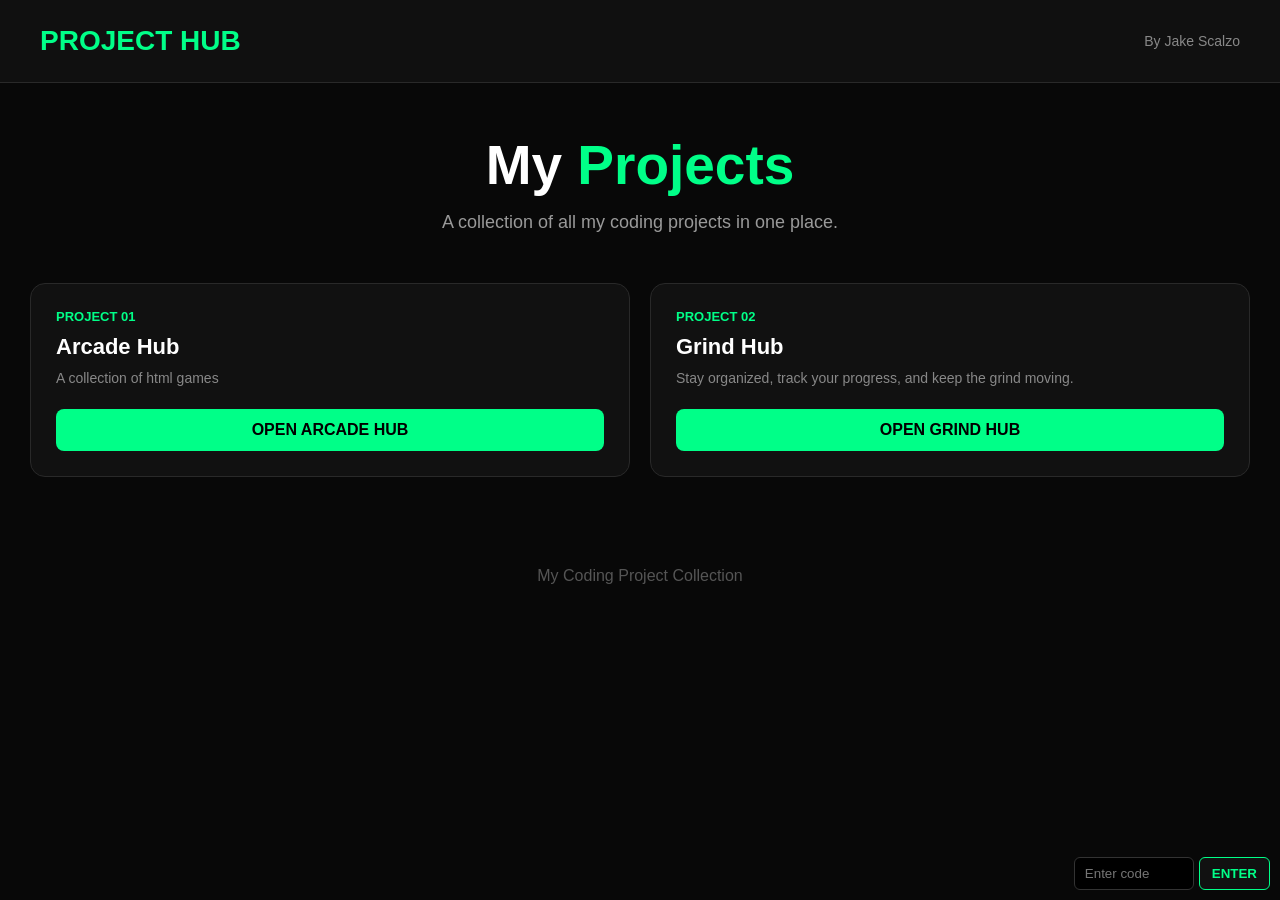
==== commit c82f1bbb: "Add files via upload" ====
--- a/index.html
+++ b/index.html
@@ -1,4222 +1,497 @@
 <!DOCTYPE html>
 <html lang="en">
 <head>
-<meta charset="UTF-8">
-<meta name="viewport" content="width=device-width, initial-scale=1.0">
-<meta name="theme-color" content="#03060f">
-<title>Grind Hub — Dashboard</title>
-
-<style>
-:root {
-  --bg: #03060f;
-  --bg-soft: #070b14;
-  --panel: #0b0f19;
-  --panel-2: #10172a;
-  --panel-3: #131c32;
-
-  --line: #1c2943;
-  --line-light: #2a3b5f;
-
-  --text: #f4f7ff;
-  --muted: #7889a8;
-
-  --cyan: #00f0ff;
-  --purple: #bd00ff;
-  --green: #00ff87;
-  --yellow: #ffbd00;
-  --red: #ff2d63;
-
-  --radius: 18px;
-  --shadow: 0 18px 50px rgba(0,0,0,.45);
-}
-
-* {
-  box-sizing: border-box;
-}
-
-html {
-  scroll-behavior: smooth;
-}
-
-body {
-  margin: 0;
-  min-height: 100vh;
-  padding-bottom: 70px;
-
-  font-family:
-    Inter,
-    ui-sans-serif,
-    system-ui,
-    -apple-system,
-    BlinkMacSystemFont,
-    "Segoe UI",
-    sans-serif;
-
-  color: var(--text);
-
-  background:
-    radial-gradient(
-      circle at 15% -10%,
-      rgba(90,0,180,.35),
-      transparent 38%
-    ),
-    radial-gradient(
-      circle at 90% 20%,
-      rgba(0,180,255,.12),
-      transparent 30%
-    ),
-    linear-gradient(
-      180deg,
-      #03060f 0%,
-      #040712 100%
-    );
-}
-
-button,
-input,
-select {
-  font: inherit;
-}
-
-button {
-  cursor: pointer;
-}
-
-::-webkit-scrollbar {
-  width: 8px;
-}
-
-::-webkit-scrollbar-track {
-  background: #050913;
-}
-
-::-webkit-scrollbar-thumb {
-  background: #1c2a45;
-  border-radius: 20px;
-}
-
-::-webkit-scrollbar-thumb:hover {
-  background: #294064;
-}
-
-
-/* =========================
-   APP
-========================= */
-
-.app {
-  width: min(1120px, calc(100% - 32px));
-  margin: 0 auto;
-}
-
-
-/* =========================
-   CLOCK
-========================= */
-
-.top-center-clock {
-  position: absolute;
-  top: 16px;
-  left: 50%;
-  transform: translateX(-50%);
-
-  text-align: center;
-
-  z-index: 100;
-  pointer-events: none;
-}
-
-.time-text {
-  display: inline-block;
-
-  padding: 5px 15px;
-
-  color: var(--cyan);
-
-  font-size: 20px;
-  font-weight: 900;
-
-  letter-spacing: .6px;
-
-  background: rgba(0,240,255,.045);
-
-  border: 1px solid rgba(0,240,255,.14);
-
-  border-radius: 10px;
-
-  box-shadow:
-    0 0 25px rgba(0,240,255,.07),
-    inset 0 0 20px rgba(0,240,255,.02);
-}
-
-.date-text {
-  margin-top: 5px;
-
-  color: var(--muted);
-
-  font-size: 10px;
-  font-weight: 800;
-
-  text-transform: uppercase;
-  letter-spacing: 1.3px;
-}
-
-
-/* =========================
-   HEADER
-========================= */
-
-header {
-  position: relative;
-
-  display: flex;
-
-  align-items: center;
-  justify-content: space-between;
-
-  gap: 20px;
-
-  padding: 82px 0 22px;
-
-  margin-bottom: 24px;
-
-  border-bottom: 1px solid var(--line);
-}
-
-.brand h1 {
-  margin: 0;
-
-  font-size: clamp(25px,4vw,32px);
-
-  font-weight: 950;
-
-  letter-spacing: 1.5px;
-
-  color: #fff;
-
-  text-shadow:
-    0 0 20px rgba(0,240,255,.18);
-}
-
-.brand p {
-  margin: 5px 0 0;
-
-  color: var(--muted);
-
-  font-size: 13px;
-  font-weight: 600;
-}
-
-
-/* =========================
-   BUTTONS
-========================= */
-
-.btn {
-  display: inline-flex;
-
-  align-items: center;
-  justify-content: center;
-
-  gap: 8px;
-
-  min-height: 42px;
-
-  padding: 10px 17px;
-
-  color: var(--text);
-
-  background: var(--panel-2);
-
-  border: 1px solid var(--line);
-
-  border-radius: 11px;
-
-  font-size: 13px;
-  font-weight: 800;
-
-  transition:
-    transform .2s ease,
-    border-color .2s ease,
-    box-shadow .2s ease,
-    background .2s ease;
-}
-
-.btn:hover {
-  transform: translateY(-2px);
-
-  border-color: var(--cyan);
-
-  box-shadow:
-    0 8px 25px rgba(0,240,255,.12);
-}
-
-.btn:active {
-  transform: translateY(0);
-}
-
-.btn.primary {
-  color: #02040a;
-
-  border: 0;
-
-  background:
-    linear-gradient(
-      135deg,
-      var(--cyan),
-      #3ce4ff 35%,
-      var(--purple)
-    );
-
-  box-shadow:
-    0 8px 30px rgba(0,240,255,.12);
-}
-
-.btn.primary:hover {
-  color: #02040a;
-
-  box-shadow:
-    0 10px 35px rgba(189,0,255,.28);
-}
-
-.btn.danger {
-  min-height: 34px;
-
-  padding: 7px 11px;
-
-  color: var(--red);
-
-  background: rgba(255,45,99,.07);
-
-  border-color:
-    rgba(255,45,99,.35);
-
-  font-size: 11px;
-}
-
-.btn.danger:hover {
-  color: white;
-
-  background: var(--red);
-
-  border-color: var(--red);
-}
-
-.btn.green {
-  color: var(--green);
-
-  background: rgba(0,255,135,.06);
-
-  border-color:
-    rgba(0,255,135,.22);
-}
-
-.btn.green:hover {
-  color: #00140b;
-
-  background: var(--green);
-}
-
-
-/* =========================
-   HUB CARDS
-========================= */
-
-.hub-grid {
-  display: grid;
-
-  grid-template-columns:
-    repeat(3,1fr);
-
-  gap: 16px;
-
-  margin-bottom: 28px;
-}
-
-.hub-card {
-  position: relative;
-
-  overflow: hidden;
-
-  min-height: 155px;
-
-  padding: 24px;
-
-  display: flex;
-
-  flex-direction: column;
-
-  justify-content: space-between;
-
-  text-decoration: none;
-
-  background:
-    linear-gradient(
-      145deg,
-      rgba(16,25,46,.96),
-      rgba(6,10,20,.98)
-    );
-
-  border: 1px solid var(--line);
-
-  border-radius: 20px;
-
-  box-shadow: var(--shadow);
-
-  transition:
-    transform .25s ease,
-    border-color .25s ease,
-    box-shadow .25s ease;
-}
-
-.hub-card:hover {
-  transform: translateY(-5px);
-
-  border-color:
-    rgba(0,240,255,.55);
-
-  box-shadow:
-    0 18px 45px rgba(0,0,0,.55),
-    0 0 25px rgba(0,240,255,.08);
-}
-
-.hub-card h3 {
-  margin: 0 0 9px;
-
-  color: #fff;
-
-  font-size: 20px;
-  font-weight: 900;
-}
-
-.hub-card p {
-  margin: 0;
-
-  max-width: 290px;
-
-  color: var(--muted);
-
-  font-size: 13px;
-
-  line-height: 1.55;
-}
-
-.badge {
-  align-self: flex-start;
-
-  margin-top: 18px;
-
-  padding: 7px 12px;
-
-  color: var(--cyan);
-
-  background:
-    rgba(0,240,255,.055);
-
-  border:
-    1px solid rgba(0,240,255,.16);
-
-  border-radius: 8px;
-
-  font-size: 10px;
-  font-weight: 900;
-
-  text-transform: uppercase;
-}
-
-
-/* =========================
-   TABS
-========================= */
-
-.tabs {
-  display: grid;
-
-  grid-template-columns:
-    repeat(3,1fr);
-
-  gap: 8px;
-
-  padding: 6px;
-
-  margin-bottom: 20px;
-
-  background:
-    rgba(7,11,20,.9);
-
-  border:
-    1px solid var(--line);
-
-  border-radius: 14px;
-}
-
-.tab {
-  min-height: 42px;
-
-  color: var(--muted);
-
-  background: transparent;
-
-  border: 0;
-
-  border-radius: 9px;
-
-  font-size: 12px;
-  font-weight: 900;
-
-  text-transform: uppercase;
-
-  letter-spacing: .5px;
-
-  transition: .2s ease;
-}
-
-.tab:hover {
-  color: #fff;
-
-  background:
-    rgba(255,255,255,.035);
-}
-
-.tab.active {
-  color: #02040a;
-
-  background:
-    linear-gradient(
-      135deg,
-      var(--cyan),
-      #52eaff
-    );
-
-  box-shadow:
-    0 4px 20px rgba(0,240,255,.16);
-}
-
-
-/* =========================
-   VIEW HEADER
-========================= */
-
-.view-header {
-  display: flex;
-
-  align-items: center;
-  justify-content: space-between;
-
-  gap: 15px;
-
-  margin-bottom: 15px;
-}
-
-.view-header h2 {
-  margin: 0;
-
-  color: #fff;
-
-  font-size: 18px;
-  font-weight: 900;
-
-  letter-spacing: .4px;
-}
-
-.view-subtitle {
-  margin-top: 4px;
-
-  color: var(--muted);
-
-  font-size: 11px;
-  font-weight: 700;
-}
-
-
-/* =========================
-   LIST DASHBOARD
-========================= */
-
-.list-container {
-  display: grid;
-
-  grid-template-columns:
-    repeat(2,minmax(0,1fr));
-
-  gap: 20px;
-}
-
-.dynamic-list-card {
-  min-width: 0;
-
-  display: flex;
-
-  flex-direction: column;
-
-  gap: 15px;
-
-  padding: 20px;
-
-  background:
-    linear-gradient(
-      145deg,
-      rgba(10,16,29,.98),
-      rgba(5,9,17,.98)
-    );
-
-  border: 1px solid var(--line);
-
-  border-radius: 20px;
-
-  box-shadow: var(--shadow);
-}
-
-.list-header {
-  display: flex;
-
-  align-items: center;
-
-  justify-content: space-between;
-
-  gap: 12px;
-
-  padding-bottom: 13px;
-
-  border-bottom:
-    1px dashed var(--line);
-}
-
-.list-title-wrap {
-  min-width: 0;
-}
-
-.list-header h2 {
-  overflow: hidden;
-
-  margin: 0;
-
-  color: #fff;
-
-  font-size: 17px;
-  font-weight: 900;
-
-  text-transform: uppercase;
-
-  text-overflow: ellipsis;
-
-  white-space: nowrap;
-}
-
-.list-count {
-  margin-top: 3px;
-
-  color: var(--muted);
-
-  font-size: 10px;
-  font-weight: 800;
-
-  text-transform: uppercase;
-}
-
-.item-box {
-  display: flex;
-
-  flex-direction: column;
-
-  gap: 9px;
-
-  max-height: 390px;
-
-  overflow-y: auto;
-
-  padding-right: 3px;
-}
-
-
-/* =========================
-   TASK ROW
-========================= */
-
-.todo-row {
-  display: grid;
-
-  grid-template-columns:
-    auto minmax(0,1fr) auto auto;
-
-  align-items: center;
-
-  gap: 10px;
-
-  padding: 12px;
-
-  background:
-    rgba(11,16,28,.92);
-
-  border: 1px solid var(--line);
-
-  border-radius: 13px;
-
-  transition: .2s ease;
-}
-
-.todo-row:hover {
-  background: #0d1423;
-
-  border-color:
-    var(--line-light);
-}
-
-.todo-row.overdue {
-  background:
-    linear-gradient(
-      90deg,
-      rgba(255,45,99,.15),
-      rgba(255,45,99,.035)
-    );
-
-  border-color:
-    rgba(255,45,99,.5);
-}
-
-.todo-row.done {
-  opacity: .48;
-
-  background: #04070d !important;
-
-  border-color:
-    rgba(30,41,66,.45) !important;
-}
-
-.todo-row input[type="checkbox"] {
-  width: 18px;
-  height: 18px;
-
-  margin: 0;
-
-  accent-color: var(--cyan);
-}
-
-.todo-row label {
-  min-width: 0;
-
-  color: #e9eef9;
-
-  font-size: 13px;
-
-  line-height: 1.45;
-
-  font-weight: 650;
-
-  cursor: pointer;
-
-  overflow-wrap: anywhere;
-}
-
-.todo-row.done label {
-  color: var(--muted);
-
-  text-decoration: line-through;
-}
-
-
-/* =========================
-   TASK META
-========================= */
-
-.todo-meta {
-  min-width: 105px;
-
-  display: flex;
-
-  flex-direction: column;
-
-  align-items: flex-end;
-
-  gap: 5px;
-}
-
-.meta-target {
-  display: inline-block;
-
-  padding: 4px 7px;
-
-  color: var(--cyan);
-
-  background:
-    rgba(0,240,255,.05);
-
-  border:
-    1px solid rgba(0,240,255,.13);
-
-  border-radius: 6px;
-
-  font-size: 11px;
-  font-weight: 850;
-
-  white-space: nowrap;
-}
-
-.meta-date {
-  display: inline-block;
-
-  padding: 4px 7px;
-
-  color: var(--purple);
-
-  background:
-    rgba(189,0,255,.06);
-
-  border:
-    1px solid rgba(189,0,255,.16);
-
-  border-radius: 6px;
-
-  font-size: 10px;
-  font-weight: 850;
-
-  white-space: nowrap;
-}
-
-.todo-row.overdue .meta-target {
-  color: white;
-
-  background: var(--red);
-
-  border-color: transparent;
-}
-
-.days-badge-row {
-  display: flex;
-
-  flex-wrap: wrap;
-
-  justify-content: flex-end;
-
-  gap: 2px;
-}
-
-.mini-day-pill {
-  padding: 2px 4px;
-
-  color: #657695;
-
-  background: #111b31;
-
-  border-radius: 4px;
-
-  font-size: 8px;
-  font-weight: 900;
-
-  text-transform: uppercase;
-}
-
-.mini-day-pill.active {
-  color: white;
-
-  background: var(--purple);
-}
-
-
-/* =========================
-   ACTION BUTTONS
-========================= */
-
-.action-icon-btn {
-  width: 30px;
-  height: 30px;
-
-  display: grid;
-
-  place-items: center;
-
-  padding: 0;
-
-  color: var(--muted);
-
-  background: transparent;
-
-  border:
-    1px solid transparent;
-
-  border-radius: 8px;
-
-  transition: .2s ease;
-}
-
-.action-icon-btn:hover {
-  color: var(--cyan);
-
-  background:
-    rgba(0,240,255,.06);
-
-  border-color:
-    rgba(0,240,255,.12);
-}
-
-.action-icon-btn.delete:hover {
-  color: var(--red);
-
-  background:
-    rgba(255,45,99,.08);
-
-  border-color:
-    rgba(255,45,99,.14);
-}
-
-
-/* =========================
-   EMPTY
-========================= */
-
-.empty {
-  padding: 30px 18px;
-
-  color: var(--muted);
-
-  background:
-    rgba(7,11,20,.8);
-
-  border:
-    1px dashed var(--line);
-
-  border-radius: 12px;
-
-  font-size: 12px;
-
-  font-weight: 600;
-
-  text-align: center;
-}
-
-.empty strong {
-  color: #fff;
-}
-
-
-/* =========================
-   MODALS
-========================= */
-
-.modal {
-  position: fixed;
-
-  inset: 0;
-
-  z-index: 500;
-
-  display: none;
-
-  align-items: center;
-  justify-content: center;
-
-  padding: 18px;
-
-  background:
-    rgba(1,2,6,.82);
-
-  backdrop-filter: blur(10px);
-}
-
-.modal.open {
-  display: flex;
-
-  animation: fadeIn .18s ease;
-}
-
-.modal-box {
-  width: min(520px,100%);
-
-  max-height:
-    calc(100vh - 36px);
-
-  overflow-y: auto;
-
-  padding: 25px;
-
-  background:
-    linear-gradient(
-      145deg,
-      #0a0f1b,
-      #050912
-    );
-
-  border:
-    1px solid var(--line-light);
-
-  border-radius: 22px;
-
-  box-shadow:
-    0 30px 90px rgba(0,0,0,.8),
-    0 0 40px rgba(0,240,255,.04);
-
-  animation: modalIn .22s ease;
-}
-
-.modal-head {
-  display: flex;
-
-  align-items: center;
-
-  justify-content: space-between;
-
-  gap: 15px;
-
-  margin-bottom: 22px;
-}
-
-.modal-head h2 {
-  margin: 0;
-
-  color: #fff;
-
-  font-size: 19px;
-  font-weight: 900;
-}
-
-.close {
-  width: 34px;
-  height: 34px;
-
-  display: grid;
-
-  place-items: center;
-
-  color: var(--muted);
-
-  background: #121a2c;
-
-  border: 0;
-
-  border-radius: 9px;
-
-  font-weight: 900;
-}
-
-.close:hover {
-  color: #fff;
-
-  background: var(--red);
-}
-
-
-/* =========================
-   FORMS
-========================= */
-
-form {
-  display: flex;
-
-  flex-direction: column;
-
-  gap: 17px;
-}
-
-form label {
-  display: block;
-
-  margin-bottom: 7px;
-
-  color: var(--muted);
-
-  font-size: 10px;
-  font-weight: 900;
-
-  text-transform: uppercase;
-
-  letter-spacing: .6px;
-}
-
-input,
-select {
-  width: 100%;
-
-  padding: 12px;
-
-  color: white;
-
-  background: #03060f;
-
-  border:
-    1px solid var(--line);
-
-  border-radius: 11px;
-
-  outline: none;
-
-  transition: .2s ease;
-}
-
-input::placeholder {
-  color: #465675;
-}
-
-input:focus,
-select:focus {
-  border-color: var(--cyan);
-
-  box-shadow:
-    0 0 0 3px rgba(0,240,255,.07);
-}
-
-input[type="date"] {
-  color-scheme: dark;
-}
-
-.time-input-container {
-  display: grid;
-
-  grid-template-columns:
-    1fr auto 1fr 1fr;
-
-  align-items: center;
-
-  gap: 8px;
-}
-
-.time-input-container span {
-  color: var(--muted);
-
-  font-weight: 900;
-}
-
-.macro-row {
-  display: flex;
-
-  justify-content: flex-end;
-
-  gap: 5px;
-
-  margin-bottom: 7px;
-}
-
-.macro-row .btn {
-  min-height: 30px;
-
-  padding: 5px 9px;
-
-  font-size: 10px;
-}
-
-
-/* =========================
-   DAYS
-========================= */
-
-.weekday-selector {
-  display: grid;
-
-  grid-template-columns:
-    repeat(7,1fr);
-
-  gap: 6px;
-}
-
-.day-checkbox-label {
-  position: relative;
-
-  display: block;
-
-  text-align: center;
-}
-
-.day-checkbox-label input {
-  position: absolute;
-
-  width: 0;
-  height: 0;
-
-  opacity: 0;
-}
-
-.day-checkbox-label span {
-  display: block;
-
-  padding: 9px 2px;
-
-  color: var(--muted);
-
-  background: #03060f;
-
-  border:
-    1px solid var(--line);
-
-  border-radius: 8px;
-
-  font-size: 10px;
-  font-weight: 900;
-
-  text-transform: uppercase;
-
-  cursor: pointer;
-
-  transition: .2s ease;
-}
-
-.day-checkbox-label span:hover {
-  border-color:
-    var(--line-light);
-
-  color: #fff;
-}
-
-.day-checkbox-label input:checked + span {
-  color: #fff;
-
-  background: var(--purple);
-
-  border-color: transparent;
-
-  box-shadow:
-    0 0 14px rgba(189,0,255,.25);
-}
-
-
-/* =========================
-   FORM ACTIONS
-========================= */
-
-.form-actions {
-  display: flex;
-
-  justify-content: flex-end;
-
-  gap: 9px;
-
-  margin-top: 6px;
-}
-
-
-/* =========================
-   ANIMATIONS
-========================= */
-
-@keyframes pulse {
-  0% { opacity: .86; }
-  50% {
-    opacity: 1;
-    filter: brightness(1.18);
-  }
-  100% { opacity: .86; }
-}
-
-@keyframes fadeIn {
-  from { opacity: 0; }
-  to { opacity: 1; }
-}
-
-@keyframes modalIn {
-  from {
-    opacity: 0;
-    transform:
-      translateY(10px)
-      scale(.98);
-  }
-
-  to {
-    opacity: 1;
-    transform:
-      translateY(0)
-      scale(1);
-  }
-}
-
-
-/* =========================
-   RESPONSIVE
-========================= */
-
-@media (max-width:850px) {
-
-  .hub-grid {
-    grid-template-columns: 1fr;
-  }
-
-  .list-container {
-    grid-template-columns: 1fr;
-  }
-}
-
-@media (max-width:600px) {
-
-  .app {
-    width:
-      min(
-        100% - 20px,
-        1120px
-      );
-  }
-
-  .top-center-clock {
-    position: relative;
-
-    top: auto;
-    left: auto;
-
-    transform: none;
-
-    padding-top: 14px;
-  }
-
-  header {
-    padding-top: 25px;
-
-    margin-bottom: 20px;
-  }
-
-  .brand h1 {
-    font-size: 24px;
-  }
-
-  .brand p {
-    font-size: 11px;
-  }
-
-  .todo-row {
-    grid-template-columns:
-      auto minmax(0,1fr) auto;
-  }
-
-  .todo-meta {
-    grid-column: 2 / -1;
-
-    align-items: flex-start;
-
-    min-width: 0;
-  }
-
-  .days-badge-row {
-    justify-content: flex-start;
-  }
-
-  .action-icon-btn {
-    grid-row: 1;
-  }
-
-  .tabs {
-    grid-template-columns: 1fr;
-  }
-
-  .time-input-container {
-    grid-template-columns:
-      1fr auto 1fr 1fr;
-  }
-
-  .modal-box {
-    padding: 20px;
-  }
-}
-
-@media (max-width:400px) {
-
-  .weekday-selector {
-    gap: 3px;
-  }
-
-  .day-checkbox-label span {
-    font-size: 8px;
-  }
-}
-</style>
+    <meta charset="UTF-8">
+    <meta name="viewport" content="width=device-width, initial-scale=1.0">
+
+    <title>My Project Hub</title>
+
+    <style>
+        * {
+            box-sizing: border-box;
+            margin: 0;
+            padding: 0;
+        }
+
+        body {
+            font-family: Arial, Helvetica, sans-serif;
+            background: #080808;
+            color: white;
+            min-height: 100vh;
+        }
+
+        /* TOP BAR */
+        header {
+            width: 100%;
+            padding: 25px 40px;
+            background: #101010;
+            border-bottom: 1px solid #292929;
+
+            display: flex;
+            justify-content: space-between;
+            align-items: center;
+        }
+
+        .logo {
+            font-size: 28px;
+            font-weight: bold;
+            color: #00ff88;
+        }
+
+        .subtitle {
+            color: #888;
+            font-size: 14px;
+        }
+
+        
+        /* MAIN */
+        main {
+            max-width: 1400px;
+            margin: auto;
+            padding: 50px 30px;
+        }
+
+        .hero {
+            text-align: center;
+            margin-bottom: 50px;
+        }
+
+        .hero h1 {
+            font-size: 55px;
+            margin-bottom: 15px;
+        }
+
+        .hero h1 span {
+            color: #00ff88;
+        }
+
+        .hero p {
+            color: #999;
+            font-size: 18px;
+        }
+
+        /* PROJECT GRID */
+        .projects {
+            display: grid;
+            grid-template-columns: repeat(auto-fit, minmax(250px, 1fr));
+            gap: 20px;
+        }
+
+        .project {
+            background: #111;
+            border: 1px solid #292929;
+            border-radius: 15px;
+            padding: 25px;
+
+            min-height: 190px;
+
+            display: flex;
+            flex-direction: column;
+            justify-content: space-between;
+
+            transition: 0.2s;
+        }
+
+        .project:hover {
+            transform: translateY(-5px);
+            border-color: #00ff88;
+            box-shadow: 0 0 25px rgba(0, 255, 136, 0.15);
+        }
+
+        .project-number {
+            color: #00ff88;
+            font-size: 13px;
+            font-weight: bold;
+            margin-bottom: 10px;
+        }
+
+        .project h2 {
+            font-size: 22px;
+            margin-bottom: 8px;
+        }
+
+        .project p {
+            color: #888;
+            font-size: 14px;
+            line-height: 1.5;
+        }
+
+        /* PROJECT BUTTON */
+        .project-button {
+            display: block;
+            text-align: center;
+
+            margin-top: 20px;
+            padding: 12px;
+
+            background: #00ff88;
+            color: #000;
+
+            text-decoration: none;
+            font-weight: bold;
+
+            border-radius: 8px;
+
+            transition: 0.2s;
+        }
+
+        .project-button:hover {
+            background: white;
+        }
+
+        /* JAKE MODE MESSAGE */
+        #mode-message {
+            position: fixed;
+            top: 50%;
+            left: 50%;
+
+            transform: translate(-50%, -50%);
+
+            background: #000;
+            color: #00ff88;
+
+            border: 2px solid #00ff88;
+            border-radius: 12px;
+
+            padding: 25px 40px;
+
+            font-size: 24px;
+            font-weight: bold;
+
+            box-shadow:
+                0 0 15px #00ff88,
+                0 0 40px rgba(0, 255, 136, 0.5);
+
+            z-index: 10000;
+
+            display: none;
+        }
+
+        /* SECRET CODE AREA */
+        #secret-area {
+            position: fixed;
+            bottom: 10px;
+            right: 10px;
+
+            display: flex;
+            gap: 5px;
+
+            z-index: 9998;
+        }
+
+        #secret-code {
+            width: 120px;
+            padding: 8px 10px;
+
+            background: #000;
+            color: white;
+
+            border: 1px solid #333;
+            border-radius: 6px;
+
+            outline: none;
+        }
+
+        #secret-code:focus {
+            border-color: #00ff88;
+            box-shadow: 0 0 8px rgba(0, 255, 136, 0.4);
+        }
+
+        #code-button {
+            padding: 8px 12px;
+
+            background: #111;
+            color: #00ff88;
+
+            border: 1px solid #00ff88;
+            border-radius: 6px;
+
+            cursor: pointer;
+            font-weight: bold;
+
+            transition: 0.2s;
+        }
+
+        #code-button:hover {
+            background: #00ff88;
+            color: #000;
+        }
+
+        /* BACK TO NORMAL MODE BUTTON */
+        #normal-mode-button {
+            position: fixed;
+            bottom: 10px;
+            right: 10px;
+
+            padding: 10px 15px;
+
+            background: #000;
+            color: #00d9ff;
+
+            border: 2px solid #00d9ff;
+            border-radius: 7px;
+
+            cursor: pointer;
+
+            font-weight: bold;
+
+            display: none;
+
+            z-index: 9998;
+
+            box-shadow: 0 0 10px rgba(0, 217, 255, 0.5);
+
+            transition: 0.2s;
+        }
+
+        #normal-mode-button:hover {
+            background: #00d9ff;
+            color: #000;
+
+            box-shadow:
+                0 0 10px #00d9ff,
+                0 0 20px #00d9ff;
+        }
+
+        /* FOOTER */
+        footer {
+            text-align: center;
+            padding: 40px;
+            color: #555;
+        }
+
+        /* MOBILE */
+        @media (max-width: 600px) {
+            header {
+                padding: 20px;
+            }
+
+            .hero h1 {
+                font-size: 38px;
+            }
+
+            main {
+                padding: 35px 20px;
+            }
+
+            .all-projects {
+                font-size: 11px;
+                padding: 10px 12px;
+            }
+        }
+    </style>
 </head>
 
 <body>
 
-<!-- CLOCK -->
-
-<div class="top-center-clock">
-
-  <div
-    class="time-text"
-    id="masterLiveClock"
-  >
-    00:00:00 AM
-  </div>
-
-  <div
-    class="date-text"
-    id="masterLiveDate"
-  >
-    Loading System Time...
-  </div>
-
-</div>
-
-
-<div class="app">
-
-  <!-- HEADER -->
-
-  <header>
-
-    <div class="brand">
-
-      <h1>GRIND HUB</h1>
-
-      <p>
-        Central Operations Portal
-      </p>
-
+
+    <!-- HEADER -->
+    <header>
+        <div class="logo">PROJECT HUB</div>
+        <div class="subtitle">By Jake Scalzo</div>
+    </header>
+
+
+    <!-- MAIN CONTENT -->
+    <main>
+
+        <section class="hero">
+
+            <h1>
+                My <span>Projects</span>
+            </h1>
+
+            <p>
+                A collection of all my coding projects in one place.
+            </p>
+
+        </section>
+
+
+        <!-- PROJECTS -->
+        <section class="projects">
+
+            <!-- PROJECT 01 -->
+            <div class="project">
+
+                <div>
+                    <div class="project-number">
+                        PROJECT 01
+                    </div>
+
+                    <h2>
+                        Arcade Hub
+                    </h2>
+
+                    <p>
+                        A collection of html games
+                    </p>
+                </div>
+
+                <a
+                    class="project-button"
+                    href="../Arcade/index.html"
+                >
+                    OPEN ARCADE HUB
+                </a>
+
+            </div>
+
+
+            <!-- PROJECT 02 -->
+            <div class="project">
+
+                <div>
+                    <div class="project-number">
+                        PROJECT 02
+                    </div>
+
+                    <h2>
+                        Grind Hub
+                    </h2>
+
+                    <p>
+                        Stay organized, track your progress,
+                        and keep the grind moving.
+                    </p>
+                </div>
+
+                <!-- This link changes when Jake Mode is activated -->
+                <a
+                    id="grind-button"
+                    class="project-button"
+                    href="../MyGrindHub/index.html"
+                >
+                    OPEN GRIND HUB
+                </a>
+
+            </div>
+        </section>
+
+    </main>
+
+
+    <!-- FOOTER -->
+    <footer>
+        My Coding Project Collection
+    </footer>
+
+
+    <!-- JAKE MODE MESSAGE -->
+    <div id="mode-message">
+        Entering Jake mode
     </div>
 
-    <button
-      class="btn primary"
-      onclick="openHubModal()"
-    >
-      ＋ New List
+
+    <!-- SECRET CODE BOX -->
+    <div id="secret-area">
+
+        <input
+            type="password"
+            id="secret-code"
+            placeholder="Enter code"
+        >
+
+        <button id="code-button">
+            ENTER
+        </button>
+
+    </div>
+
+
+    <!-- BACK TO NORMAL MODE BUTTON -->
+    <button id="normal-mode-button">
+        BACK TO NORMAL MODE
     </button>
 
-  </header>
-
-
-
-  <!-- TABS -->
-
-  <div class="tabs">
-
-    <button
-      class="tab active"
-      id="dashboardTab"
-      onclick="switchTab('dashboard')"
-    >
-      Dashboard
-    </button>
-
-    <button
-      class="tab"
-      id="upcomingTab"
-      onclick="switchTab('upcoming')"
-    >
-      Upcoming
-    </button>
-
-    <button
-      class="tab"
-      id="completedTab"
-      onclick="switchTab('completed')"
-    >
-      Completed
-    </button>
-
-  </div>
-
-
-  <!-- VIEW -->
-
-  <section id="dashboardView">
-
-    <div class="view-header">
-
-      <div>
-
-        <h2 id="todayTitle">
-          TODAY'S TASKS
-        </h2>
-
-        <div
-          class="view-subtitle"
-          id="todaySubtitle"
-        >
-          Loading today's tasks...
-        </div>
-
-      </div>
-
-    </div>
-
-
-    <!-- IMPORTANT:
-         THERE IS NO ADD TASK BUTTON HERE.
-         TASKS ARE ONLY ADDED FROM INSIDE THEIR LIST. -->
-
-    <main
-      class="list-container"
-      id="hubListsWrapper"
-    ></main>
-
-  </section>
-
-
-  <section
-    id="upcomingView"
-    style="display:none;"
-  >
-
-    <div class="view-header">
-
-      <div>
-
-        <h2>
-          UPCOMING TASKS
-        </h2>
-
-        <div class="view-subtitle">
-          Tasks scheduled for future dates
-        </div>
-
-      </div>
-
-    </div>
-
-    <div
-      id="upcomingContainer"
-      class="list-container"
-    ></div>
-
-  </section>
-
-
-  <section
-    id="completedView"
-    style="display:none;"
-  >
-
-    <div class="view-header">
-
-      <div>
-
-        <h2>
-          COMPLETED TASKS
-        </h2>
-
-        <div class="view-subtitle">
-          Finished tasks
-        </div>
-
-      </div>
-
-      <button
-        class="btn danger"
-        onclick="clearCompletedTasks()"
-      >
-        Clear Completed
-      </button>
-
-    </div>
-
-    <div
-      id="completedContainer"
-      class="list-container"
-    ></div>
-
-  </section>
-
-</div>
-
-
-<!-- =========================
-     NEW LIST MODAL
-========================= -->
-
-<div
-  id="hubListModal"
-  class="modal"
-  onclick="
-    closeModalFromBackground(
-      event,
-      'hubListModal'
-    )
-  "
->
-
-  <div class="modal-box">
-
-    <div class="modal-head">
-
-      <h2>
-        Create Tracking List
-      </h2>
-
-      <button
-        class="close"
-        onclick="closeHubModal()"
-      >
-        ✕
-      </button>
-
-    </div>
-
-
-    <form
-      onsubmit="
-        handleCreateHubList(event)
-      "
-    >
-
-      <div>
-
-        <label for="listTitleInput">
-          List Name
-        </label>
-
-        <input
-          type="text"
-          id="listTitleInput"
-          required
-          maxlength="60"
-          placeholder="e.g. Morning Routine"
-        >
-
-      </div>
-
-
-      <div class="form-actions">
-
-        <button
-          type="button"
-          class="btn"
-          onclick="closeHubModal()"
-        >
-          Cancel
-        </button>
-
-        <button
-          type="submit"
-          class="btn primary"
-        >
-          Create List
-        </button>
-
-      </div>
-
-    </form>
-
-  </div>
-
-</div>
-
-
-<!-- =========================
-     TASK MODAL
-========================= -->
-
-<div
-  id="taskEditModal"
-  class="modal"
-  onclick="
-    closeModalFromBackground(
-      event,
-      'taskEditModal'
-    )
-  "
->
-
-  <div class="modal-box">
-
-    <div class="modal-head">
-
-      <h2 id="taskModalHeader">
-        Add Checklist Item
-      </h2>
-
-      <button
-        class="close"
-        onclick="closeTaskModal()"
-      >
-        ✕
-      </button>
-
-    </div>
-
-
-    <form
-      id="taskModalForm"
-      onsubmit="
-        handleTaskModalSubmit(event)
-      "
-    >
-
-      <input
-        type="hidden"
-        id="taskModalListId"
-      >
-
-      <input
-        type="hidden"
-        id="taskModalItemId"
-      >
-
-
-      <!-- TASK -->
-
-      <div>
-
-        <label for="taskModalTextInput">
-          Task Description
-        </label>
-
-        <input
-          type="text"
-          id="taskModalTextInput"
-          required
-          maxlength="120"
-          placeholder="e.g. Review homework"
-        >
-
-      </div>
-
-
-      <!-- START DATE -->
-
-      <div>
-
-        <label for="taskStartDate">
-          Start Date
-        </label>
-
-        <input
-          type="date"
-          id="taskStartDate"
-          required
-        >
-
-      </div>
-
-
-      <!-- TIME -->
-
-      <div>
-
-        <label>
-          Target Time
-        </label>
-
-        <div class="time-input-container">
-
-          <input
-            type="number"
-            id="timeHour"
-            min="1"
-            max="12"
-            placeholder="12"
-          >
-
-          <span>:</span>
-
-          <input
-            type="number"
-            id="timeMinute"
-            min="0"
-            max="59"
-            placeholder="00"
-          >
-
-          <select id="timeAmpm">
-
-            <option value="AM">
-              AM
-            </option>
-
-            <option value="PM">
-              PM
-            </option>
-
-          </select>
-
-        </div>
-
-      </div>
-
-
-      <!-- DAYS -->
-
-      <div>
-
-        <label>
-          Active Days
-        </label>
-
-        <div class="macro-row">
-
-          <button
-            type="button"
-            class="btn"
-            onclick="
-              toggleAllModalDays(true)
-            "
-          >
-            Everyday
-          </button>
-
-          <button
-            type="button"
-            class="btn"
-            onclick="
-              toggleAllModalDays(false)
-            "
-          >
-            Clear
-          </button>
-
-        </div>
-
-
-        <div class="weekday-selector">
-
-          <label class="day-checkbox-label">
-            <input
-              type="checkbox"
-              class="modal-day"
-              value="Mon"
-            >
-            <span>Mon</span>
-          </label>
-
-          <label class="day-checkbox-label">
-            <input
-              type="checkbox"
-              class="modal-day"
-              value="Tue"
-            >
-            <span>Tue</span>
-          </label>
-
-          <label class="day-checkbox-label">
-            <input
-              type="checkbox"
-              class="modal-day"
-              value="Wed"
-            >
-            <span>Wed</span>
-          </label>
-
-          <label class="day-checkbox-label">
-            <input
-              type="checkbox"
-              class="modal-day"
-              value="Thu"
-            >
-            <span>Thu</span>
-          </label>
-
-          <label class="day-checkbox-label">
-            <input
-              type="checkbox"
-              class="modal-day"
-              value="Fri"
-            >
-            <span>Fri</span>
-          </label>
-
-          <label class="day-checkbox-label">
-            <input
-              type="checkbox"
-              class="modal-day"
-              value="Sat"
-            >
-            <span>Sat</span>
-          </label>
-
-          <label class="day-checkbox-label">
-            <input
-              type="checkbox"
-              class="modal-day"
-              value="Sun"
-            >
-            <span>Sun</span>
-          </label>
-
-        </div>
-
-      </div>
-
-
-      <!-- ACTIONS -->
-
-      <div class="form-actions">
-
-        <button
-          type="button"
-          class="btn"
-          onclick="closeTaskModal()"
-        >
-          Cancel
-        </button>
-
-        <button
-          type="submit"
-          class="btn primary"
-          id="taskModalSubmitBtn"
-        >
-          Create Task
-        </button>
-
-      </div>
-
-    </form>
-
-  </div>
-
-</div>
-
-
-<script>
-
-/* =========================================================
-   STORAGE
-========================================================= */
-
-const STORAGE_KEY = "gh_hub_lists_v6";
-
-const RESET_KEY = "gh_last_reset_date_v6";
-
-let hubLists = loadLists();
-
-
-function loadLists() {
-
-  try {
-
-    const saved =
-      localStorage.getItem(STORAGE_KEY);
-
-    if (saved) {
-
-      const parsed =
-        JSON.parse(saved);
-
-      if (Array.isArray(parsed)) {
-
-        return parsed;
-
-      }
-
-    }
-
-  } catch(error) {
-
-    console.error(
-      "Could not load data:",
-      error
-    );
-
-  }
-
-
-  return [
-
-    {
-      id: Date.now(),
-      title: "Daily Tasks",
-
-      items: [
-
-        {
-          id: Date.now() + 1,
-
-          text:
-            "Check water and food setups",
-
-          startDate:
-            getTodayISO(),
-
-          targetTime:
-            "8:00 AM",
-
-          days: [
-            "Mon",
-            "Tue",
-            "Wed",
-            "Thu",
-            "Fri",
-            "Sat",
-            "Sun"
-          ],
-
-          done: false,
-
-          completedAt: null,
-
-          isOverdue: false
-        },
-
-        {
-          id: Date.now() + 2,
-
-          text:
-            "Review homework backlog",
-
-          startDate:
-            getTodayISO(),
-
-          targetTime:
-            "3:30 PM",
-
-          days: [
-            "Tue",
-            "Wed"
-          ],
-
-          done: false,
-
-          completedAt: null,
-
-          isOverdue: false
-        }
-
-      ]
-    }
-
-  ];
-
-}
-
-
-function saveStateToStorage() {
-
-  try {
-
-    localStorage.setItem(
-      STORAGE_KEY,
-      JSON.stringify(hubLists)
-    );
-
-  } catch(error) {
-
-    console.error(
-      "Could not save data:",
-      error
-    );
-
-  }
-
-}
-
-
-/* =========================================================
-   DATE HELPERS
-========================================================= */
-
-function getTodayISO() {
-
-  const now = new Date();
-
-  const year =
-    now.getFullYear();
-
-  const month =
-    String(
-      now.getMonth() + 1
-    ).padStart(2,"0");
-
-  const day =
-    String(
-      now.getDate()
-    ).padStart(2,"0");
-
-  return `${year}-${month}-${day}`;
-
-}
-
-
-function parseLocalDate(dateString) {
-
-  if (!dateString) {
-    return null;
-  }
-
-  const parts =
-    dateString.split("-");
-
-  if (parts.length !== 3) {
-    return null;
-  }
-
-  return new Date(
-    Number(parts[0]),
-    Number(parts[1]) - 1,
-    Number(parts[2])
-  );
-
-}
-
-
-function formatDate(dateString) {
-
-  const date =
-    parseLocalDate(dateString);
-
-  if (!date) {
-    return "No date";
-  }
-
-  return new Intl.DateTimeFormat(
-    undefined,
-    {
-      month: "short",
-      day: "numeric",
-      year: "numeric"
-    }
-  ).format(date);
-
-}
-
-
-function formatShortDate(dateString) {
-
-  const date =
-    parseLocalDate(dateString);
-
-  if (!date) {
-    return "No date";
-  }
-
-  return new Intl.DateTimeFormat(
-    undefined,
-    {
-      month: "short",
-      day: "numeric"
-    }
-  ).format(date);
-
-}
-
-
-/* =========================================================
-   CLOCK
-========================================================= */
-
-function runLiveSystemClock() {
-
-  const clockEl =
-    document.getElementById(
-      "masterLiveClock"
-    );
-
-  const dateEl =
-    document.getElementById(
-      "masterLiveDate"
-    );
-
-  if (!clockEl || !dateEl) {
-    return;
-  }
-
-  const now =
-    new Date();
-
-  let hours =
-    now.getHours();
-
-  const minutes =
-    String(
-      now.getMinutes()
-    ).padStart(2,"0");
-
-  const seconds =
-    String(
-      now.getSeconds()
-    ).padStart(2,"0");
-
-  const ampm =
-    hours >= 12
-      ? "PM"
-      : "AM";
-
-  hours =
-    hours % 12 || 12;
-
-  clockEl.textContent =
-    `${hours}:${minutes}:${seconds} ${ampm}`;
-
-  dateEl.textContent =
-    new Intl.DateTimeFormat(
-      undefined,
-      {
-        weekday: "long",
-        month: "short",
-        day: "numeric",
-        year: "numeric"
-      }
-    ).format(now);
-
-  evaluateMidnightReset();
-
-  checkOverdueTaskStates();
-
-  updateTodayStats();
-
-}
-
-
-/* =========================================================
-   TABS
-========================================================= */
-
-let currentTab = "dashboard";
-
-
-function switchTab(tab) {
-
-  currentTab = tab;
-
-  const dashboardView =
-    document.getElementById(
-      "dashboardView"
-    );
-
-  const upcomingView =
-    document.getElementById(
-      "upcomingView"
-    );
-
-  const completedView =
-    document.getElementById(
-      "completedView"
-    );
-
-
-  dashboardView.style.display =
-    tab === "dashboard"
-      ? ""
-      : "none";
-
-  upcomingView.style.display =
-    tab === "upcoming"
-      ? ""
-      : "none";
-
-  completedView.style.display =
-    tab === "completed"
-      ? ""
-      : "none";
-
-
-  document
-    .getElementById("dashboardTab")
-    .classList.toggle(
-      "active",
-      tab === "dashboard"
-    );
-
-  document
-    .getElementById("upcomingTab")
-    .classList.toggle(
-      "active",
-      tab === "upcoming"
-    );
-
-  document
-    .getElementById("completedTab")
-    .classList.toggle(
-      "active",
-      tab === "completed"
-    );
-
-
-  if (tab === "dashboard") {
-    renderDashboard();
-  }
-
-  if (tab === "upcoming") {
-    renderUpcoming();
-  }
-
-  if (tab === "completed") {
-    renderCompleted();
-  }
-
-}
-
-
-/* =========================================================
-   MODALS
-========================================================= */
-
-function openHubModal() {
-
-  const modal =
-    document.getElementById(
-      "hubListModal"
-    );
-
-  modal.classList.add("open");
-
-  setTimeout(() => {
-
-    document
-      .getElementById(
-        "listTitleInput"
-      )
-      .focus();
-
-  },50);
-
-}
-
-
-function closeHubModal() {
-
-  document
-    .getElementById(
-      "hubListModal"
-    )
-    .classList.remove("open");
-
-  document
-    .getElementById(
-      "listTitleInput"
-    )
-    .value = "";
-
-}
-
-
-function closeTaskModal() {
-
-  document
-    .getElementById(
-      "taskEditModal"
-    )
-    .classList.remove("open");
-
-  document
-    .getElementById(
-      "taskModalForm"
-    )
-    .reset();
-
-}
-
-
-function closeModalFromBackground(
-  event,
-  modalId
-) {
-
-  if (
-    event.target.id !== modalId
-  ) {
-    return;
-  }
-
-  if (
-    modalId === "hubListModal"
-  ) {
-    closeHubModal();
-  }
-
-  if (
-    modalId === "taskEditModal"
-  ) {
-    closeTaskModal();
-  }
-
-}
-
-
-document.addEventListener(
-  "keydown",
-  event => {
-
-    if (
-      event.key !== "Escape"
-    ) {
-      return;
-    }
-
-    closeHubModal();
-
-    closeTaskModal();
-
-  }
-);
-
-
-/* =========================================================
-   CREATE LIST
-========================================================= */
-
-function handleCreateHubList(
-  event
-) {
-
-  event.preventDefault();
-
-  const input =
-    document.getElementById(
-      "listTitleInput"
-    );
-
-  const title =
-    input.value.trim();
-
-  if (!title) {
-    return;
-  }
-
-  hubLists.push({
-
-    id: Date.now(),
-
-    title: title,
-
-    items: []
-
-  });
-
-  saveStateToStorage();
-
-  closeHubModal();
-
-  renderAll();
-
-}
-
-
-/* =========================================================
-   DELETE LIST
-========================================================= */
-
-function deleteHubListTrack(
-  listId
-) {
-
-  const list =
-    hubLists.find(
-      item =>
-        item.id === listId
-    );
-
-  if (!list) {
-    return;
-  }
-
-  if (
-    !confirm(
-      `Delete "${list.title}" and all of its tasks?`
-    )
-  ) {
-    return;
-  }
-
-  hubLists =
-    hubLists.filter(
-      item =>
-        item.id !== listId
-    );
-
-  saveStateToStorage();
-
-  renderAll();
-
-}
-
-
-/* =========================================================
-   OPEN TASK MODAL
-========================================================= */
-
-function openTaskModal(
-  listId,
-  itemId = null
-) {
-
-  const modal =
-    document.getElementById(
-      "taskEditModal"
-    );
-
-  const listIdInput =
-    document.getElementById(
-      "taskModalListId"
-    );
-
-  const itemIdInput =
-    document.getElementById(
-      "taskModalItemId"
-    );
-
-  const textInput =
-    document.getElementById(
-      "taskModalTextInput"
-    );
-
-  const dateInput =
-    document.getElementById(
-      "taskStartDate"
-    );
-
-  const hourInput =
-    document.getElementById(
-      "timeHour"
-    );
-
-  const minuteInput =
-    document.getElementById(
-      "timeMinute"
-    );
-
-  const ampmInput =
-    document.getElementById(
-      "timeAmpm"
-    );
-
-
-  listIdInput.value =
-    listId;
-
-  itemIdInput.value =
-    itemId || "";
-
-
-  toggleAllModalDays(false);
-
-
-  if (itemId) {
-
-    document
-      .getElementById(
-        "taskModalHeader"
-      )
-      .textContent =
-      "Edit Checklist Item";
-
-    document
-      .getElementById(
-        "taskModalSubmitBtn"
-      )
-      .textContent =
-      "Save Changes";
-
-
-    const list =
-      hubLists.find(
-        item =>
-          item.id === listId
-      );
-
-    const task =
-      list?.items.find(
-        item =>
-          item.id === itemId
-      );
-
-
-    if (task) {
-
-      textInput.value =
-        task.text || "";
-
-
-      dateInput.value =
-        task.startDate ||
-        getTodayISO();
-
-
-      if (
-        task.targetTime &&
-        task.targetTime !== "—"
-      ) {
-
-        const parts =
-          task.targetTime
-            .split(" ");
-
-        const time =
-          parts[0]
-            .split(":");
-
-        hourInput.value =
-          parseInt(
-            time[0],
-            10
-          );
-
-        minuteInput.value =
-          time[1];
-
-        ampmInput.value =
-          parts[1] || "AM";
-
-      } else {
-
-        hourInput.value = "";
-
-        minuteInput.value = "";
-
-        ampmInput.value = "AM";
-
-      }
-
-
-      const activeDays =
-        task.days || [];
-
-
-      document
-        .querySelectorAll(
-          ".modal-day"
-        )
-        .forEach(
-          checkbox => {
-
-            checkbox.checked =
-              activeDays.includes(
-                checkbox.value
-              );
-
-          }
-        );
-
-    }
-
-  } else {
-
-    document
-      .getElementById(
-        "taskModalHeader"
-      )
-      .textContent =
-      "Add Checklist Item";
-
-    document
-      .getElementById(
-        "taskModalSubmitBtn"
-      )
-      .textContent =
-      "Create Task";
-
-
-    textInput.value = "";
-
-    dateInput.value =
-      getTodayISO();
-
-    hourInput.value = "";
-
-    minuteInput.value = "";
-
-    ampmInput.value = "AM";
-
-    toggleAllModalDays(true);
-
-  }
-
-
-  modal.classList.add("open");
-
-  setTimeout(() => {
-
-    textInput.focus();
-
-  },50);
-
-}
-
-
-/* =========================================================
-   DAY SELECTOR
-========================================================= */
-
-function toggleAllModalDays(
-  status
-) {
-
-  document
-    .querySelectorAll(
-      ".modal-day"
-    )
-    .forEach(
-      checkbox => {
-
-        checkbox.checked =
-          status;
-
-      }
-    );
-
-}
-
-
-/* =========================================================
-   SAVE TASK
-========================================================= */
-
-function handleTaskModalSubmit(
-  event
-) {
-
-  event.preventDefault();
-
-
-  const listId =
-    parseInt(
-      document.getElementById(
-        "taskModalListId"
-      ).value,
-      10
-    );
-
-
-  const itemIdString =
-    document.getElementById(
-      "taskModalItemId"
-    ).value;
-
-
-  const text =
-    document.getElementById(
-      "taskModalTextInput"
-    ).value.trim();
-
-
-  const startDate =
-    document.getElementById(
-      "taskStartDate"
-    ).value;
-
-
-  if (!text || !startDate) {
-    return;
-  }
-
-
-  const hour =
-    document.getElementById(
-      "timeHour"
-    ).value;
-
-
-  const minute =
-    document.getElementById(
-      "timeMinute"
-    ).value;
-
-
-  const ampm =
-    document.getElementById(
-      "timeAmpm"
-    ).value;
-
-
-  let targetTime = "—";
-
-
-  if (
-    hour &&
-    minute !== ""
-  ) {
-
-    const cleanMinute =
-      String(
-        minute
-      ).padStart(2,"0");
-
-
-    targetTime =
-      `${hour}:${cleanMinute} ${ampm}`;
-
-  }
-
-
-  const selectedDays = [];
-
-
-  document
-    .querySelectorAll(
-      ".modal-day"
-    )
-    .forEach(
-      checkbox => {
-
-        if (
-          checkbox.checked
-        ) {
-
-          selectedDays.push(
-            checkbox.value
-          );
-
-        }
-
-      }
-    );
-
-
-  const list =
-    hubLists.find(
-      item =>
-        item.id === listId
-    );
-
-
-  if (!list) {
-    return;
-  }
-
-
-  if (itemIdString) {
-
-    const itemId =
-      parseInt(
-        itemIdString,
-        10
-      );
-
-
-    const task =
-      list.items.find(
-        item =>
-          item.id === itemId
-      );
-
-
-    if (task) {
-
-      task.text =
-        text;
-
-      task.startDate =
-        startDate;
-
-      task.targetTime =
-        targetTime;
-
-      task.days =
-        selectedDays;
-
-      /*
-       * Editing a completed task does NOT
-       * automatically un-complete it.
-       */
-
-      task.isOverdue = false;
-
-    }
-
-  } else {
-
-    list.items.push({
-
-      id: Date.now(),
-
-      text: text,
-
-      startDate:
-        startDate,
-
-      targetTime:
-        targetTime,
-
-      days:
-        selectedDays,
-
-      done: false,
-
-      completedAt: null,
-
-      isOverdue: false
-
-    });
-
-  }
-
-
-  saveStateToStorage();
-
-  closeTaskModal();
-
-  renderAll();
-
-}
-
-
-/* =========================================================
-   TOGGLE TASK
-========================================================= */
-
-function toggleChecklistItemState(
-  listId,
-  itemId
-) {
-
-  const list =
-    hubLists.find(
-      item =>
-        item.id === listId
-    );
-
-  if (!list) {
-    return;
-  }
-
-
-  const task =
-    list.items.find(
-      item =>
-        item.id === itemId
-    );
-
-  if (!task) {
-    return;
-  }
-
-
-  task.done =
-    !task.done;
-
-
-  if (task.done) {
-
-    task.isOverdue = false;
-
-    task.completedAt =
-      new Date().toISOString();
-
-  } else {
-
-    task.completedAt = null;
-
-  }
-
-
-  saveStateToStorage();
-
-  renderAll();
-
-}
-
-
-/* =========================================================
-   DELETE TASK
-========================================================= */
-
-function deleteSingleChecklistItem(
-  listId,
-  itemId
-) {
-
-  const list =
-    hubLists.find(
-      item =>
-        item.id === listId
-    );
-
-  if (!list) {
-    return;
-  }
-
-
-  const task =
-    list.items.find(
-      item =>
-        item.id === itemId
-    );
-
-  if (!task) {
-    return;
-  }
-
-
-  if (
-    !confirm(
-      `Delete "${task.text}"?`
-    )
-  ) {
-    return;
-  }
-
-
-  list.items =
-    list.items.filter(
-      item =>
-        item.id !== itemId
-    );
-
-
-  saveStateToStorage();
-
-  renderAll();
-
-}
-
-
-/* =========================================================
-   CLEAR COMPLETED
-========================================================= */
-
-function clearCompletedTasks() {
-
-  let completedCount = 0;
-
-
-  hubLists.forEach(
-    list => {
-
-      completedCount +=
-        list.items.filter(
-          task =>
-            task.done
-        ).length;
-
-    }
-  );
-
-
-  if (completedCount === 0) {
-
-    alert(
-      "There are no completed tasks to clear."
-    );
-
-    return;
-
-  }
-
-
-  if (
-    !confirm(
-      `Clear all ${completedCount} completed task${completedCount === 1 ? "" : "s"}?`
-    )
-  ) {
-    return;
-  }
-
-
-  hubLists.forEach(
-    list => {
-
-      list.items =
-        list.items.filter(
-          task =>
-            !task.done
-        );
-
-    }
-  );
-
-
-  saveStateToStorage();
-
-  renderAll();
-
-}
-
-
-/* =========================================================
-   TIME PARSER
-========================================================= */
-
-function convertTimeToMinutes(
-  timeString
-) {
-
-  if (
-    !timeString ||
-    timeString === "—"
-  ) {
-    return null;
-  }
-
-
-  const parts =
-    timeString
-      .trim()
-      .split(" ");
-
-
-  if (parts.length !== 2) {
-    return null;
-  }
-
-
-  const time =
-    parts[0].split(":");
-
-
-  if (time.length !== 2) {
-    return null;
-  }
-
-
-  let hours =
-    parseInt(
-      time[0],
-      10
-    );
-
-
-  const minutes =
-    parseInt(
-      time[1],
-      10
-    );
-
-
-  const ampm =
-    parts[1].toUpperCase();
-
-
-  if (
-    Number.isNaN(hours) ||
-    Number.isNaN(minutes)
-  ) {
-    return null;
-  }
-
-
-  if (
-    ampm === "PM" &&
-    hours !== 12
-  ) {
-    hours += 12;
-  }
-
-
-  if (
-    ampm === "AM" &&
-    hours === 12
-  ) {
-    hours = 0;
-  }
-
-
-  return (
-    hours * 60 +
-    minutes
-  );
-
-}
-
-
-/* =========================================================
-   DAY CHECK
-========================================================= */
-
-function taskRunsToday(task) {
-
-  const today =
-    getTodayISO();
-
-
-  if (
-    task.startDate &&
-    task.startDate > today
-  ) {
-    return false;
-  }
-
-
-  const days =
-    task.days || [];
-
-
-  if (days.length === 0) {
-    return true;
-  }
-
-
-  const dayNames = [
-    "Sun",
-    "Mon",
-    "Tue",
-    "Wed",
-    "Thu",
-    "Fri",
-    "Sat"
-  ];
-
-
-  const currentDay =
-    dayNames[
-      new Date().getDay()
-    ];
-
-
-  return days.includes(
-    currentDay
-  );
-
-}
-
-
-/* =========================================================
-   UPCOMING CHECK
-========================================================= */
-
-function isUpcomingTask(task) {
-
-  if (task.done) {
-    return false;
-  }
-
-
-  const today =
-    getTodayISO();
-
-
-  if (
-    task.startDate &&
-    task.startDate > today
-  ) {
-    return true;
-  }
-
-
-  return false;
-
-}
-
-
-/* =========================================================
-   OVERDUE ENGINE
-========================================================= */
-
-function checkOverdueTaskStates() {
-
-  const now =
-    new Date();
-
-
-  const today =
-    getTodayISO();
-
-
-  const dayNames = [
-    "Sun",
-    "Mon",
-    "Tue",
-    "Wed",
-    "Thu",
-    "Fri",
-    "Sat"
-  ];
-
-
-  const currentDay =
-    dayNames[
-      now.getDay()
-    ];
-
-
-  const currentMinutes =
-    now.getHours() * 60 +
-    now.getMinutes();
-
-
-  let changed = false;
-
-
-  hubLists.forEach(
-    list => {
-
-      list.items.forEach(
-        task => {
-
-          if (task.done) {
-
-            if (
-              task.isOverdue
-            ) {
-
-              task.isOverdue =
-                false;
-
-              changed = true;
-
-            }
-
-            return;
-
-          }
-
-
-          /*
-           * A future-starting task can NEVER
-           * be overdue yet.
-           */
-
-          if (
-            task.startDate &&
-            task.startDate > today
-          ) {
-
-            if (
-              task.isOverdue
-            ) {
-
-              task.isOverdue =
-                false;
-
-              changed = true;
-
-            }
-
-            return;
-
-          }
-
-
-          const activeDays =
-            task.days || [];
-
-
-          const dayApplies =
-            activeDays.length === 0 ||
-            activeDays.includes(
-              currentDay
-            );
-
-
-          const targetMinutes =
-            convertTimeToMinutes(
-              task.targetTime
-            );
-
-
-          if (
-            targetMinutes === null
-          ) {
-
-            if (
-              task.isOverdue
-            ) {
-
-              task.isOverdue =
-                false;
-
-              changed = true;
-
-            }
-
-            return;
-
-          }
-
-
-          const shouldBeOverdue =
-            dayApplies &&
-            currentMinutes >=
-              targetMinutes;
-
-
-          if (
-            task.isOverdue !==
-            shouldBeOverdue
-          ) {
-
-            task.isOverdue =
-              shouldBeOverdue;
-
-            changed = true;
-
-          }
-
-        }
-      );
-
-    }
-  );
-
-
-  if (changed) {
-
-    saveStateToStorage();
-
-  }
-
-}
-
-
-/* =========================================================
-   MIDNIGHT RESET
-========================================================= */
-
-function evaluateMidnightReset() {
-
-  const today =
-    getTodayISO();
-
-
-  const lastReset =
-    localStorage.getItem(
-      RESET_KEY
-    );
-
-
-  if (
-    lastReset === today
-  ) {
-    return;
-  }
-
-
-  const dayNames = [
-    "Sun",
-    "Mon",
-    "Tue",
-    "Wed",
-    "Thu",
-    "Fri",
-    "Sat"
-  ];
-
-
-  const currentDay =
-    dayNames[
-      new Date().getDay()
-    ];
-
-
-  let changed = false;
-
-
-  hubLists.forEach(
-    list => {
-
-      list.items.forEach(
-        task => {
-
-          const startDate =
-            task.startDate ||
-            today;
-
-
-          const hasStarted =
-            startDate <= today;
-
-
-          const days =
-            task.days || [];
-
-
-          const shouldRunToday =
-            days.length === 0 ||
-            days.includes(
-              currentDay
-            );
-
-
-          if (
-            hasStarted &&
-            shouldRunToday &&
-            task.done
-          ) {
-
-            /*
-             * Only reset recurring tasks.
-             * One-time tasks remain completed.
-             */
-
-            if (
-              days.length > 0
-            ) {
-
-              task.done =
-                false;
-
-              task.completedAt =
-                null;
-
-              task.isOverdue =
-                false;
-
-              changed = true;
-
-            }
-
-          }
-
-        }
-      );
-
-    }
-  );
-
-
-  localStorage.setItem(
-    RESET_KEY,
-    today
-  );
-
-
-  if (changed) {
-    saveStateToStorage();
-  }
-
-}
-
-
-/* =========================================================
-   HTML SAFETY
-========================================================= */
-
-function escapeHTML(value) {
-
-  return String(value)
-
-    .replaceAll(
-      "&",
-      "&amp;"
-    )
-
-    .replaceAll(
-      "<",
-      "&lt;"
-    )
-
-    .replaceAll(
-      ">",
-      "&gt;"
-    )
-
-    .replaceAll(
-      '"',
-      "&quot;"
-    )
-
-    .replaceAll(
-      "'",
-      "&#039;"
-    );
-
-}
-
-
-/* =========================================================
-   TASK HTML
-========================================================= */
-
-function createTaskHTML(
-  list,
-  task,
-  showStartDate = false
-) {
-
-  const activeDays =
-    task.days || [];
-
-
-  const baseDays = [
-    "Mon",
-    "Tue",
-    "Wed",
-    "Thu",
-    "Fri",
-    "Sat",
-    "Sun"
-  ];
-
-
-  const dayBadges =
-    baseDays.map(
-      day => {
-
-        const active =
-          activeDays.includes(
-            day
-          );
-
-        return `
-
-          <span
-            class="
-              mini-day-pill
-              ${active ? "active" : ""}
-            "
-          >
-            ${day}
-          </span>
-
-        `;
-
-      }
-    ).join("");
-
-
-  const safeText =
-    escapeHTML(
-      task.text
-    );
-
-
-  const timeHTML =
-    task.targetTime !== "—"
-
-      ? `
-
-        <span class="meta-target">
-          ⏰
-          ${escapeHTML(
-            task.targetTime
-          )}
-        </span>
-
-      `
-
-      : "";
-
-
-  const dateHTML =
-    showStartDate &&
-    task.startDate
-
-      ? `
-
-        <span class="meta-date">
-          📅
-          ${escapeHTML(
-            formatShortDate(
-              task.startDate
-            )
-          )}
-        </span>
-
-      `
-
-      : "";
-
-
-  return `
-
-    <div
-      class="
-        todo-row
-        ${task.done ? "done" : ""}
-        ${task.isOverdue ? "overdue" : ""}
-      "
-    >
-
-      <input
-        type="checkbox"
-
-        id="
-          task-${list.id}-${task.id}
-        "
-
-        ${task.done ? "checked" : ""}
-
-        onchange="
-          toggleChecklistItemState(
-            ${list.id},
-            ${task.id}
-          )
-        "
-      >
-
-
-      <label
-        for="
-          task-${list.id}-${task.id}
-        "
-      >
-        ${safeText}
-      </label>
-
-
-      <div class="todo-meta">
-
-        ${dateHTML}
-
-        ${timeHTML}
-
-        <div class="days-badge-row">
-          ${dayBadges}
-        </div>
-
-      </div>
-
-
-      <button
-        class="action-icon-btn"
-
-        title="Edit Task"
-
-        aria-label="Edit Task"
-
-        onclick="
-          openTaskModal(
-            ${list.id},
-            ${task.id}
-          )
-        "
-      >
-        ✏️
-      </button>
-
-
-      <button
-        class="
-          action-icon-btn
-          delete
-        "
-
-        title="Delete Task"
-
-        aria-label="Delete Task"
-
-        onclick="
-          deleteSingleChecklistItem(
-            ${list.id},
-            ${task.id}
-          )
-        "
-      >
-        ✕
-      </button>
-
-    </div>
-
-  `;
-
-}
-
-
-/* =========================================================
-   DASHBOARD
-========================================================= */
-
-function renderDashboard() {
-
-  const container =
-    document.getElementById(
-      "hubListsWrapper"
-    );
-
-
-  const today =
-    getTodayISO();
-
-
-  let totalToday = 0;
-
-  let completedToday = 0;
-
-
-  hubLists.forEach(
-    list => {
-
-      list.items.forEach(
-        task => {
-
-          if (
-            task.startDate &&
-            task.startDate > today
-          ) {
-            return;
-          }
-
-
-          if (
-            taskRunsToday(task)
-          ) {
-
-            totalToday++;
-
-            if (task.done) {
-              completedToday++;
-            }
-
-          }
-
-        }
-      );
-
-    }
-  );
-
-
-  document.getElementById(
-    "todaySubtitle"
-  ).textContent =
-    `${totalToday} active today • ${completedToday} completed`;
-
-
-  if (
-    hubLists.length === 0
-  ) {
-
-    container.innerHTML = `
-
-      <div
-        class="empty"
-        style="grid-column:1/-1;"
-      >
-
-        No tracking lists yet.
-
-        <br><br>
-
-        Click
-        <strong>＋ New List</strong>
-        to create your first list.
-
-      </div>
-
-    `;
-
-    return;
-
-  }
-
-
-  container.innerHTML =
-    hubLists.map(
-      list => {
-
-        const items =
-          Array.isArray(
-            list.items
-          )
-            ? list.items
-            : [];
-
-
-        const todayItems =
-          items.filter(
-            task =>
-              taskRunsToday(task)
-          );
-
-
-        const completed =
-          todayItems.filter(
-            task =>
-              task.done
-          ).length;
-
-
-        const taskHTML =
-          todayItems.map(
-            task =>
-              createTaskHTML(
-                list,
-                task,
-                true
-              )
-          ).join("");
-
-
-        return `
-
-          <section
-            class="dynamic-list-card"
-          >
-
-            <div class="list-header">
-
-              <div class="list-title-wrap">
-
-                <h2>
-                  ${escapeHTML(
-                    list.title
-                  )}
-                </h2>
-
-                <div class="list-count">
-                  ${completed}/${todayItems.length}
-                  completed
-                </div>
-
-              </div>
-
-
-              <button
-                class="btn danger"
-
-                onclick="
-                  deleteHubListTrack(
-                    ${list.id}
-                  )
-                "
-              >
-                Delete
-              </button>
-
-            </div>
-
-
-            <div class="item-box">
-
-              ${
-                todayItems.length === 0
-
-                  ? `
-
-                    <div class="empty">
-
-                      No active tasks for today.
-
-                      <br><br>
-
-                      Add a task using the
-                      <strong>＋ Add Task</strong>
-                      button below.
-
-                    </div>
-
-                  `
-
-                  : taskHTML
-              }
-
-            </div>
-
-
-            <!-- THIS IS THE ONLY PLACE
-                 WHERE A TASK CAN BE ADDED -->
-
-            <button
-              class="btn"
-              style="width:100%;"
-
-              onclick="
-                openTaskModal(
-                  ${list.id}
-                )
-              "
-            >
-              ＋ Add Task
-            </button>
-
-          </section>
-
-        `;
-
-      }
-    ).join("");
-
-}
-
-
-/* =========================================================
-   UPCOMING
-========================================================= */
-
-function renderUpcoming() {
-
-  const container =
-    document.getElementById(
-      "upcomingContainer"
-    );
-
-
-  const today =
-    getTodayISO();
-
-
-  const upcomingGroups = [];
-
-
-  hubLists.forEach(
-    list => {
-
-      const upcoming =
-        list.items.filter(
-          task =>
-            !task.done &&
-            task.startDate &&
-            task.startDate > today
-        );
-
-
-      if (upcoming.length > 0) {
-
-        upcomingGroups.push({
-          list,
-          items: upcoming
+
+    <script>
+
+        // Get elements
+        const secretCode = document.getElementById("secret-code");
+        const codeButton = document.getElementById("code-button");
+
+        const secretArea = document.getElementById("secret-area");
+        const normalModeButton = document.getElementById("normal-mode-button");
+
+        const modeMessage = document.getElementById("mode-message");
+
+        const grindButton = document.getElementById("grind-button");
+
+
+        // Enter Jake Mode
+        function enterJakeMode() {
+
+            if (secretCode.value === "jjaakkeelol") {
+
+                // Turn on Jake Mode
+                document.body.classList.add("jake-mode");
+
+                // Change Grind Hub destination
+                grindButton.href = "../MyGrindHub/index.html";
+
+                // Hide code box
+                secretArea.style.display = "none";
+
+                // Show Back to Normal Mode button
+                normalModeButton.style.display = "block";
+
+                // Show Jake Mode message
+                modeMessage.style.display = "block";
+
+                // Hide message after 2 seconds
+                setTimeout(function() {
+                    modeMessage.style.display = "none";
+                }, 2000);
+
+                // Clear code
+                secretCode.value = "";
+
+            } else {
+
+                // Wrong code
+                secretCode.value = "";
+                secretCode.placeholder = "Wrong code";
+
+                setTimeout(function() {
+                    secretCode.placeholder = "Enter code";
+                }, 1500);
+            }
+        }
+
+
+        // ENTER button
+        codeButton.addEventListener("click", enterJakeMode);
+
+
+        // Press ENTER while typing code
+        secretCode.addEventListener("keydown", function(event) {
+
+            if (event.key === "Enter") {
+                enterJakeMode();
+            }
+
         });
 
-      }
-
-    }
-  );
-
-
-  if (
-    upcomingGroups.length === 0
-  ) {
-
-    container.innerHTML = `
-
-      <div
-        class="empty"
-        style="grid-column:1/-1;"
-      >
-
-        No upcoming tasks.
-
-        <br><br>
-
-        Tasks with a future start date
-        will appear here.
-
-      </div>
-
-    `;
-
-    return;
-
-  }
-
-
-  /*
-   * Sort each list's tasks by date.
-   */
-
-  upcomingGroups.forEach(
-    group => {
-
-      group.items.sort(
-        (a,b) =>
-          a.startDate.localeCompare(
-            b.startDate
-          )
-      );
-
-    }
-  );
-
-
-  container.innerHTML =
-    upcomingGroups.map(
-      group => {
-
-        const list =
-          group.list;
-
-        const items =
-          group.items;
-
-
-        const taskHTML =
-          items.map(
-            task =>
-              createTaskHTML(
-                list,
-                task,
-                true
-              )
-          ).join("");
-
-
-        return `
-
-          <section
-            class="dynamic-list-card"
-          >
-
-            <div class="list-header">
-
-              <div class="list-title-wrap">
-
-                <h2>
-                  ${escapeHTML(
-                    list.title
-                  )}
-                </h2>
-
-                <div class="list-count">
-                  ${items.length}
-                  upcoming
-                </div>
-
-              </div>
-
-            </div>
-
-
-            <div class="item-box">
-              ${taskHTML}
-            </div>
-
-
-            <button
-              class="btn"
-              style="width:100%;"
-
-              onclick="
-                openTaskModal(
-                  ${list.id}
-                )
-              "
-            >
-              ＋ Add Task
-            </button>
-
-          </section>
-
-        `;
-
-      }
-    ).join("");
-
-}
-
-
-/* =========================================================
-   COMPLETED
-========================================================= */
-
-function renderCompleted() {
-
-  const container =
-    document.getElementById(
-      "completedContainer"
-    );
-
-
-  const completedGroups = [];
-
-
-  hubLists.forEach(
-    list => {
-
-      const completed =
-        list.items.filter(
-          task =>
-            task.done
-        );
-
-
-      if (completed.length > 0) {
-
-        completedGroups.push({
-          list,
-          items: completed
+
+        // Back to Normal Mode
+        normalModeButton.addEventListener("click", function() {
+
+            // Turn off Jake Mode
+            document.body.classList.remove("jake-mode");
+
+            // Change Grind Hub back to normal
+            grindButton.href = "../GrindHub/index.html";
+
+            // Hide Back to Normal Mode
+            normalModeButton.style.display = "none";
+
+            // Show code box again
+            secretArea.style.display = "flex";
+
         });
 
-      }
-
-    }
-  );
-
-
-  if (
-    completedGroups.length === 0
-  ) {
-
-    container.innerHTML = `
-
-      <div
-        class="empty"
-        style="grid-column:1/-1;"
-      >
-
-        No completed tasks yet.
-
-        <br><br>
-
-        Finish a task from the
-        Dashboard and it will appear here.
-
-      </div>
-
-    `;
-
-    return;
-
-  }
-
-
-  container.innerHTML =
-    completedGroups.map(
-      group => {
-
-        const list =
-          group.list;
-
-        const items =
-          group.items;
-
-
-        const taskHTML =
-          items.map(
-            task =>
-              createTaskHTML(
-                list,
-                task,
-                true
-              )
-          ).join("");
-
-
-        return `
-
-          <section
-            class="dynamic-list-card"
-          >
-
-            <div class="list-header">
-
-              <div class="list-title-wrap">
-
-                <h2>
-                  ${escapeHTML(
-                    list.title
-                  )}
-                </h2>
-
-                <div class="list-count">
-                  ${items.length}
-                  completed
-                </div>
-
-              </div>
-
-            </div>
-
-
-            <div class="item-box">
-              ${taskHTML}
-            </div>
-
-          </section>
-
-        `;
-
-      }
-    ).join("");
-
-}
-
-
-/* =========================================================
-   TODAY STATS
-========================================================= */
-
-function updateTodayStats() {
-
-  if (
-    currentTab !== "dashboard"
-  ) {
-    return;
-  }
-
-  /*
-   * Render is already inexpensive,
-   * so this keeps the numbers accurate
-   * when the clock crosses midnight.
-   */
-
-}
-
-
-/* =========================================================
-   RENDER EVERYTHING
-========================================================= */
-
-function renderAll() {
-
-  renderDashboard();
-
-  renderUpcoming();
-
-  renderCompleted();
-
-}
-
-
-/* =========================================================
-   START
-========================================================= */
-
-renderAll();
-
-runLiveSystemClock();
-
-setInterval(
-  runLiveSystemClock,
-  1000
-);
-
-</script>
+    </script>
 
 </body>
 </html>
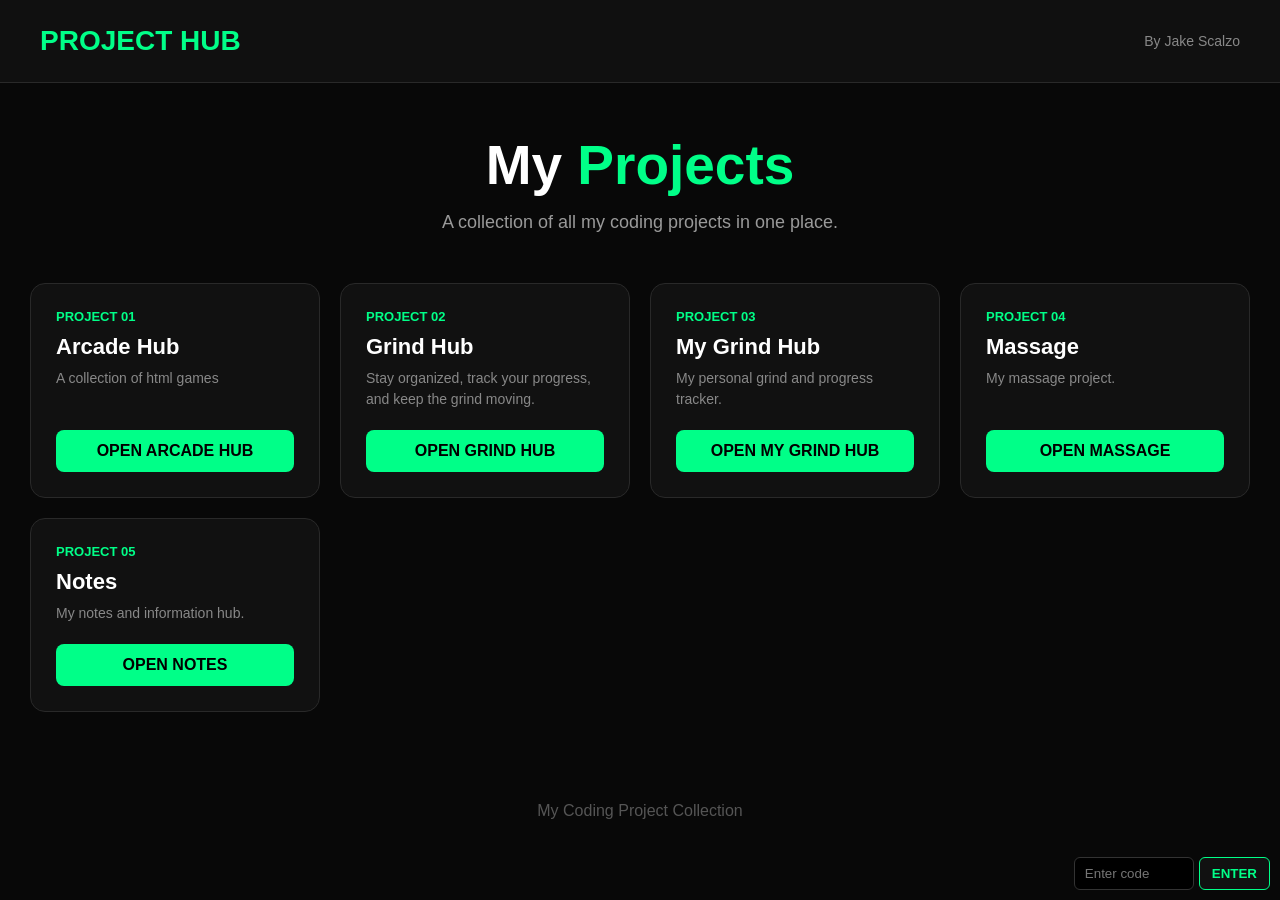
==== commit 3bc89bae: "Update index.html" ====
--- a/index.html
+++ b/index.html
@@ -43,7 +43,6 @@
             font-size: 14px;
         }
 
-        
         /* MAIN */
         main {
             max-width: 1400px;
@@ -273,17 +272,11 @@
             main {
                 padding: 35px 20px;
             }
-
-            .all-projects {
-                font-size: 11px;
-                padding: 10px 12px;
-            }
         }
     </style>
 </head>
 
 <body>
-
 
     <!-- HEADER -->
     <header>
@@ -291,12 +284,10 @@
         <div class="subtitle">By Jake Scalzo</div>
     </header>
 
-
     <!-- MAIN CONTENT -->
     <main>
 
         <section class="hero">
-
             <h1>
                 My <span>Projects</span>
             </h1>
@@ -304,16 +295,13 @@
             <p>
                 A collection of all my coding projects in one place.
             </p>
-
         </section>
-
 
         <!-- PROJECTS -->
         <section class="projects">
 
             <!-- PROJECT 01 -->
             <div class="project">
-
                 <div>
                     <div class="project-number">
                         PROJECT 01
@@ -330,17 +318,15 @@
 
                 <a
                     class="project-button"
-                    href="../Arcade/index.html"
+                    href="Arcade/index.html"
                 >
                     OPEN ARCADE HUB
                 </a>
-
             </div>
 
 
             <!-- PROJECT 02 -->
             <div class="project">
-
                 <div>
                     <div class="project-number">
                         PROJECT 02
@@ -356,16 +342,90 @@
                     </p>
                 </div>
 
-                <!-- This link changes when Jake Mode is activated -->
                 <a
                     id="grind-button"
                     class="project-button"
-                    href="../MyGrindHub/index.html"
+                    href="GrindHub/index.html"
                 >
                     OPEN GRIND HUB
                 </a>
-
             </div>
+
+
+            <!-- PROJECT 03 -->
+            <div class="project">
+                <div>
+                    <div class="project-number">
+                        PROJECT 03
+                    </div>
+
+                    <h2>
+                        My Grind Hub
+                    </h2>
+
+                    <p>
+                        My personal grind and progress tracker.
+                    </p>
+                </div>
+
+                <a
+                    class="project-button"
+                    href="MyGrindHub/index.html"
+                >
+                    OPEN MY GRIND HUB
+                </a>
+            </div>
+
+
+            <!-- PROJECT 04 -->
+            <div class="project">
+                <div>
+                    <div class="project-number">
+                        PROJECT 04
+                    </div>
+
+                    <h2>
+                        Massage
+                    </h2>
+
+                    <p>
+                        My massage project.
+                    </p>
+                </div>
+
+                <a
+                    class="project-button"
+                    href="Massage/index.html"
+                >
+                    OPEN MASSAGE
+                </a>
+            </div>
+
+
+            <!-- PROJECT 05 -->
+            <div class="project">
+                <div>
+                    <div class="project-number">
+                        PROJECT 05
+                    </div>
+
+                    <h2>
+                        Notes
+                    </h2>
+
+                    <p>
+                        My notes and information hub.
+                    </p>
+                </div>
+
+                <a
+                    class="project-button"
+                    href="Notes/index.html"
+                >
+                    OPEN NOTES
+                </a>
+            </div>
+
         </section>
 
     </main>
@@ -383,7 +443,7 @@
     </div>
 
 
-    <!-- SECRET CODE BOX -->
+    <!-- SECRET CODE AREA -->
     <div id="secret-area">
 
         <input
@@ -428,7 +488,7 @@
                 document.body.classList.add("jake-mode");
 
                 // Change Grind Hub destination
-                grindButton.href = "../MyGrindHub/index.html";
+                grindButton.href = "MyGrindHub/index.html";
 
                 // Hide code box
                 secretArea.style.display = "none";
@@ -481,7 +541,7 @@
             document.body.classList.remove("jake-mode");
 
             // Change Grind Hub back to normal
-            grindButton.href = "../GrindHub/index.html";
+            grindButton.href = "GrindHub/index.html";
 
             // Hide Back to Normal Mode
             normalModeButton.style.display = "none";
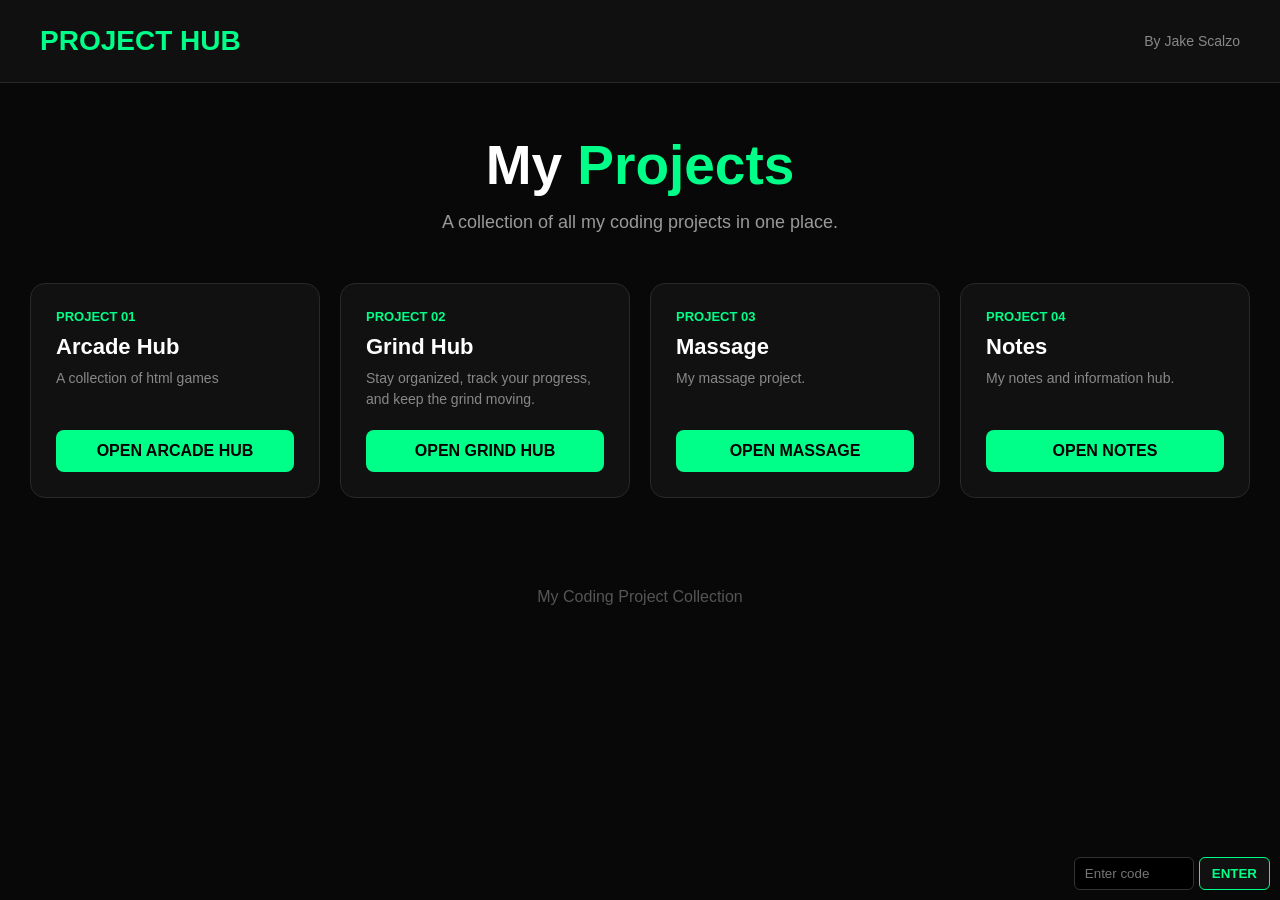
==== commit d06e0640: "Update index.html" ====
--- a/index.html
+++ b/index.html
@@ -216,7 +216,7 @@
             color: #000;
         }
 
-        /* BACK TO NORMAL MODE BUTTON */
+        /* NORMAL MODE BUTTON */
         #normal-mode-button {
             position: fixed;
             bottom: 10px;
@@ -236,7 +236,7 @@
 
             display: none;
 
-            z-index: 9998;
+            z-index: 9999;
 
             box-shadow: 0 0 10px rgba(0, 217, 255, 0.5);
 
@@ -261,6 +261,7 @@
 
         /* MOBILE */
         @media (max-width: 600px) {
+
             header {
                 padding: 20px;
             }
@@ -272,6 +273,16 @@
             main {
                 padding: 35px 20px;
             }
+
+            #secret-area {
+                bottom: 10px;
+                right: 10px;
+            }
+
+            #normal-mode-button {
+                bottom: 10px;
+                right: 10px;
+            }
         }
     </style>
 </head>
@@ -280,14 +291,23 @@
 
     <!-- HEADER -->
     <header>
-        <div class="logo">PROJECT HUB</div>
-        <div class="subtitle">By Jake Scalzo</div>
+
+        <div class="logo">
+            PROJECT HUB
+        </div>
+
+        <div class="subtitle">
+            By Jake Scalzo
+        </div>
+
     </header>
 
-    <!-- MAIN CONTENT -->
+
+    <!-- MAIN -->
     <main>
 
         <section class="hero">
+
             <h1>
                 My <span>Projects</span>
             </h1>
@@ -295,14 +315,19 @@
             <p>
                 A collection of all my coding projects in one place.
             </p>
+
         </section>
+
 
         <!-- PROJECTS -->
         <section class="projects">
 
-            <!-- PROJECT 01 -->
+
+            <!-- ARCADE -->
             <div class="project">
+
                 <div>
+
                     <div class="project-number">
                         PROJECT 01
                     </div>
@@ -314,6 +339,7 @@
                     <p>
                         A collection of html games
                     </p>
+
                 </div>
 
                 <a
@@ -322,24 +348,28 @@
                 >
                     OPEN ARCADE HUB
                 </a>
+
             </div>
 
 
-            <!-- PROJECT 02 -->
+            <!-- GRIND HUB -->
             <div class="project">
+
                 <div>
+
                     <div class="project-number">
                         PROJECT 02
                     </div>
 
-                    <h2>
+                    <h2 id="grind-title">
                         Grind Hub
                     </h2>
 
-                    <p>
+                    <p id="grind-description">
                         Stay organized, track your progress,
                         and keep the grind moving.
                     </p>
+
                 </div>
 
                 <a
@@ -349,48 +379,27 @@
                 >
                     OPEN GRIND HUB
                 </a>
+
             </div>
 
 
-            <!-- PROJECT 03 -->
+            <!-- MASSAGE -->
             <div class="project">
+
                 <div>
+
                     <div class="project-number">
                         PROJECT 03
                     </div>
 
                     <h2>
-                        My Grind Hub
-                    </h2>
-
-                    <p>
-                        My personal grind and progress tracker.
-                    </p>
-                </div>
-
-                <a
-                    class="project-button"
-                    href="MyGrindHub/index.html"
-                >
-                    OPEN MY GRIND HUB
-                </a>
-            </div>
-
-
-            <!-- PROJECT 04 -->
-            <div class="project">
-                <div>
-                    <div class="project-number">
-                        PROJECT 04
-                    </div>
-
-                    <h2>
                         Massage
                     </h2>
 
                     <p>
                         My massage project.
                     </p>
+
                 </div>
 
                 <a
@@ -399,14 +408,17 @@
                 >
                     OPEN MASSAGE
                 </a>
+
             </div>
 
 
-            <!-- PROJECT 05 -->
+            <!-- NOTES -->
             <div class="project">
+
                 <div>
+
                     <div class="project-number">
-                        PROJECT 05
+                        PROJECT 04
                     </div>
 
                     <h2>
@@ -416,6 +428,7 @@
                     <p>
                         My notes and information hub.
                     </p>
+
                 </div>
 
                 <a
@@ -424,7 +437,9 @@
                 >
                     OPEN NOTES
                 </a>
+
             </div>
+
 
         </section>
 
@@ -443,65 +458,101 @@
     </div>
 
 
-    <!-- SECRET CODE AREA -->
+    <!-- SECRET CODE SPOT -->
     <div id="secret-area">
 
         <input
             type="password"
             id="secret-code"
             placeholder="Enter code"
+            autocomplete="off"
         >
 
-        <button id="code-button">
+        <button
+            id="code-button"
+            type="button"
+        >
             ENTER
         </button>
 
     </div>
 
 
-    <!-- BACK TO NORMAL MODE BUTTON -->
-    <button id="normal-mode-button">
+    <!-- NORMAL MODE BUTTON -->
+    <button
+        id="normal-mode-button"
+        type="button"
+    >
         BACK TO NORMAL MODE
     </button>
 
 
     <script>
 
-        // Get elements
-        const secretCode = document.getElementById("secret-code");
-        const codeButton = document.getElementById("code-button");
-
-        const secretArea = document.getElementById("secret-area");
-        const normalModeButton = document.getElementById("normal-mode-button");
-
-        const modeMessage = document.getElementById("mode-message");
-
-        const grindButton = document.getElementById("grind-button");
-
-
-        // Enter Jake Mode
+        // ==========================================
+        // GET ELEMENTS
+        // ==========================================
+
+        const secretCode =
+            document.getElementById("secret-code");
+
+        const codeButton =
+            document.getElementById("code-button");
+
+        const secretArea =
+            document.getElementById("secret-area");
+
+        const normalModeButton =
+            document.getElementById("normal-mode-button");
+
+        const modeMessage =
+            document.getElementById("mode-message");
+
+        const grindButton =
+            document.getElementById("grind-button");
+
+        const grindTitle =
+            document.getElementById("grind-title");
+
+        const grindDescription =
+            document.getElementById("grind-description");
+
+
+        // ==========================================
+        // ENTER JAKE MODE
+        // ==========================================
+
         function enterJakeMode() {
 
-            if (secretCode.value === "jjaakkeelol") {
-
-                // Turn on Jake Mode
-                document.body.classList.add("jake-mode");
-
-                // Change Grind Hub destination
+            const code = secretCode.value.trim();
+
+            if (code === "jjaakkeelol") {
+
+                // Change Grind Hub into My Grind Hub
                 grindButton.href = "MyGrindHub/index.html";
-
-                // Hide code box
+                grindButton.textContent = "OPEN MY GRIND HUB";
+
+                // Change title
+                grindTitle.textContent = "My Grind Hub";
+
+                // Change description
+                grindDescription.textContent =
+                    "Jake mode activated. Welcome to your private Grind Hub.";
+
+                // HIDE THE CODE SPOT
                 secretArea.style.display = "none";
 
-                // Show Back to Normal Mode button
+                // SHOW NORMAL MODE BUTTON
                 normalModeButton.style.display = "block";
 
                 // Show Jake Mode message
                 modeMessage.style.display = "block";
 
-                // Hide message after 2 seconds
+                // Hide Jake Mode message after 2 seconds
                 setTimeout(function() {
+
                     modeMessage.style.display = "none";
+
                 }, 2000);
 
                 // Clear code
@@ -511,45 +562,80 @@
 
                 // Wrong code
                 secretCode.value = "";
+
                 secretCode.placeholder = "Wrong code";
 
                 setTimeout(function() {
+
                     secretCode.placeholder = "Enter code";
+
                 }, 1500);
-            }
-        }
-
-
-        // ENTER button
-        codeButton.addEventListener("click", enterJakeMode);
-
-
-        // Press ENTER while typing code
-        secretCode.addEventListener("keydown", function(event) {
-
-            if (event.key === "Enter") {
-                enterJakeMode();
-            }
-
-        });
-
-
-        // Back to Normal Mode
-        normalModeButton.addEventListener("click", function() {
-
-            // Turn off Jake Mode
-            document.body.classList.remove("jake-mode");
-
-            // Change Grind Hub back to normal
-            grindButton.href = "GrindHub/index.html";
-
-            // Hide Back to Normal Mode
-            normalModeButton.style.display = "none";
-
-            // Show code box again
-            secretArea.style.display = "flex";
-
-        });
+
+            }
+
+        }
+
+
+        // ==========================================
+        // ENTER BUTTON
+        // ==========================================
+
+        codeButton.addEventListener(
+            "click",
+            enterJakeMode
+        );
+
+
+        // ==========================================
+        // ENTER KEY
+        // ==========================================
+
+        secretCode.addEventListener(
+            "keydown",
+            function(event) {
+
+                if (event.key === "Enter") {
+
+                    event.preventDefault();
+
+                    enterJakeMode();
+
+                }
+
+            }
+        );
+
+
+        // ==========================================
+        // BACK TO NORMAL MODE
+        // ==========================================
+
+        normalModeButton.addEventListener(
+            "click",
+            function() {
+
+                // Change Grind Hub back
+                grindButton.href = "GrindHub/index.html";
+                grindButton.textContent = "OPEN GRIND HUB";
+
+                // Change title back
+                grindTitle.textContent = "Grind Hub";
+
+                // Change description back
+                grindDescription.textContent =
+                    "Stay organized, track your progress, and keep the grind moving.";
+
+                // HIDE NORMAL MODE BUTTON
+                normalModeButton.style.display = "none";
+
+                // SHOW CODE SPOT AGAIN
+                secretArea.style.display = "flex";
+
+                // Put cursor back in code box
+                secretCode.focus();
+
+            }
+        );
 
     </script>
 
